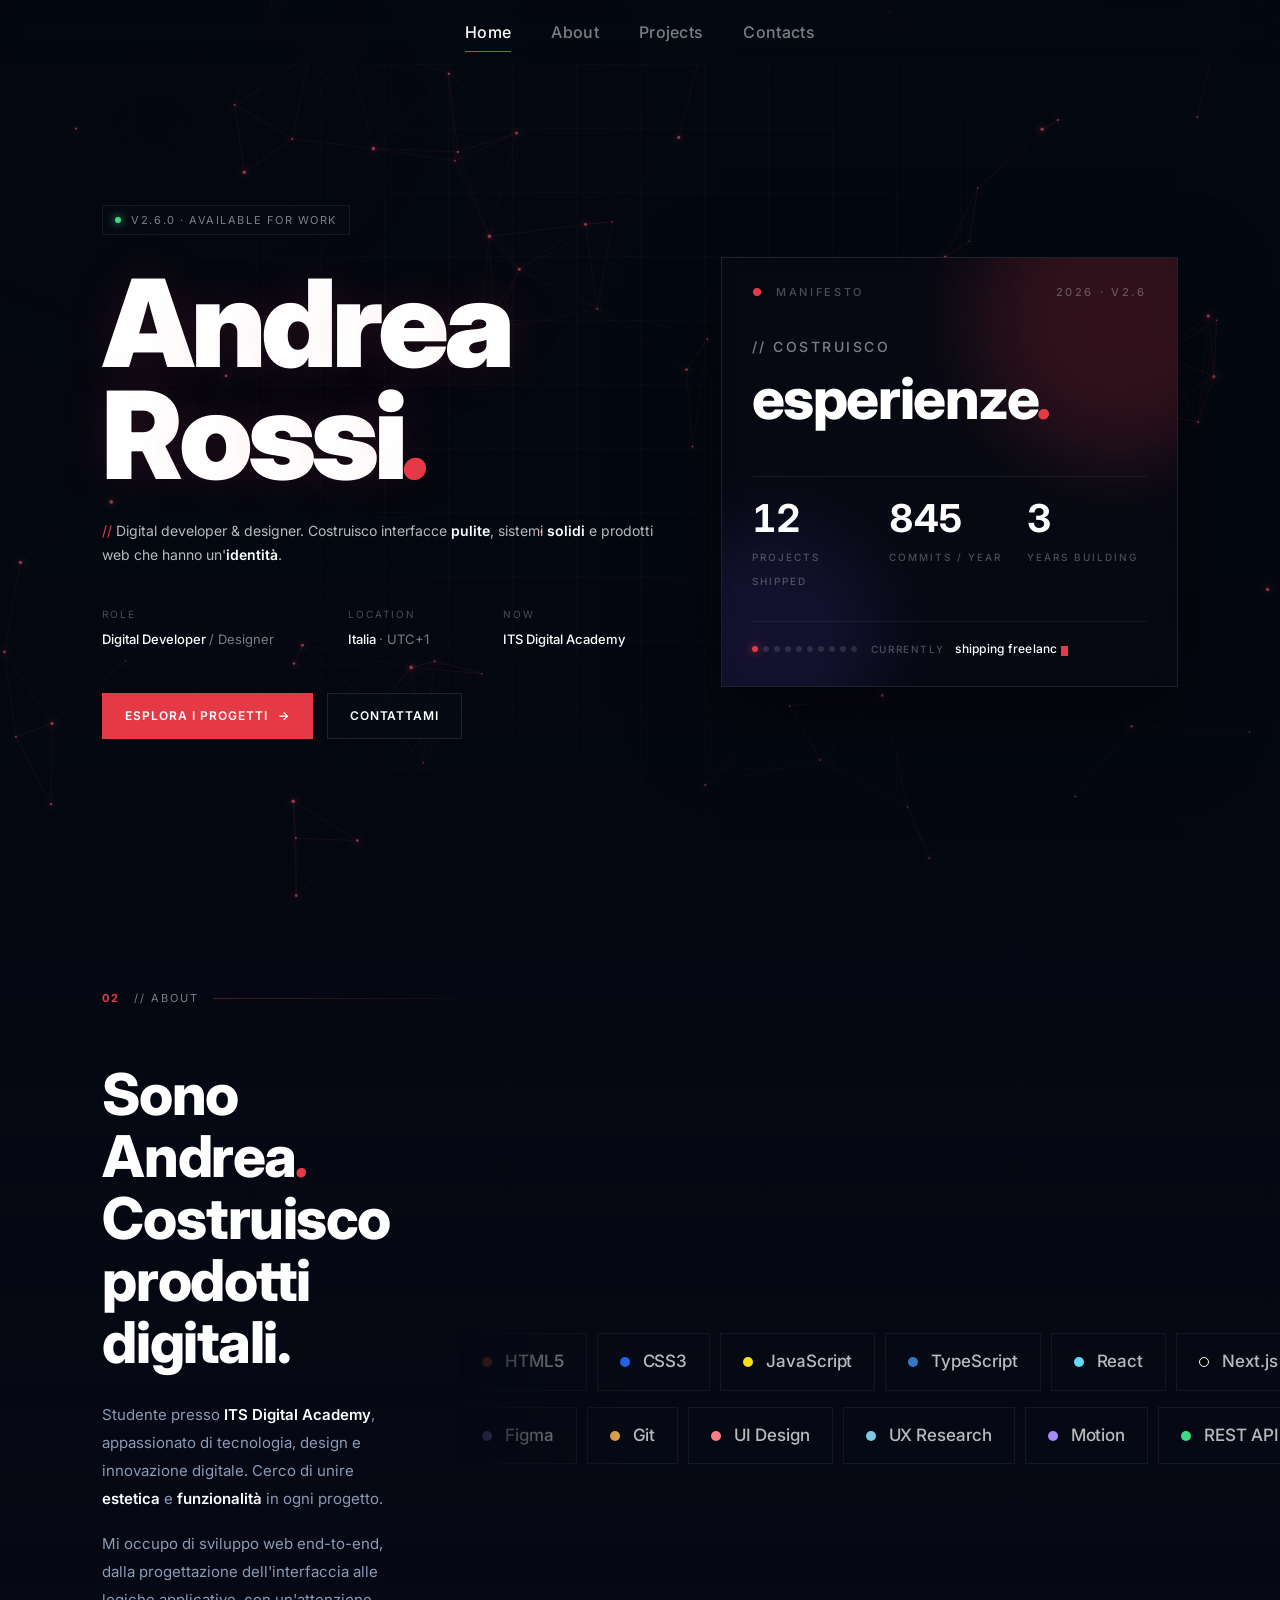
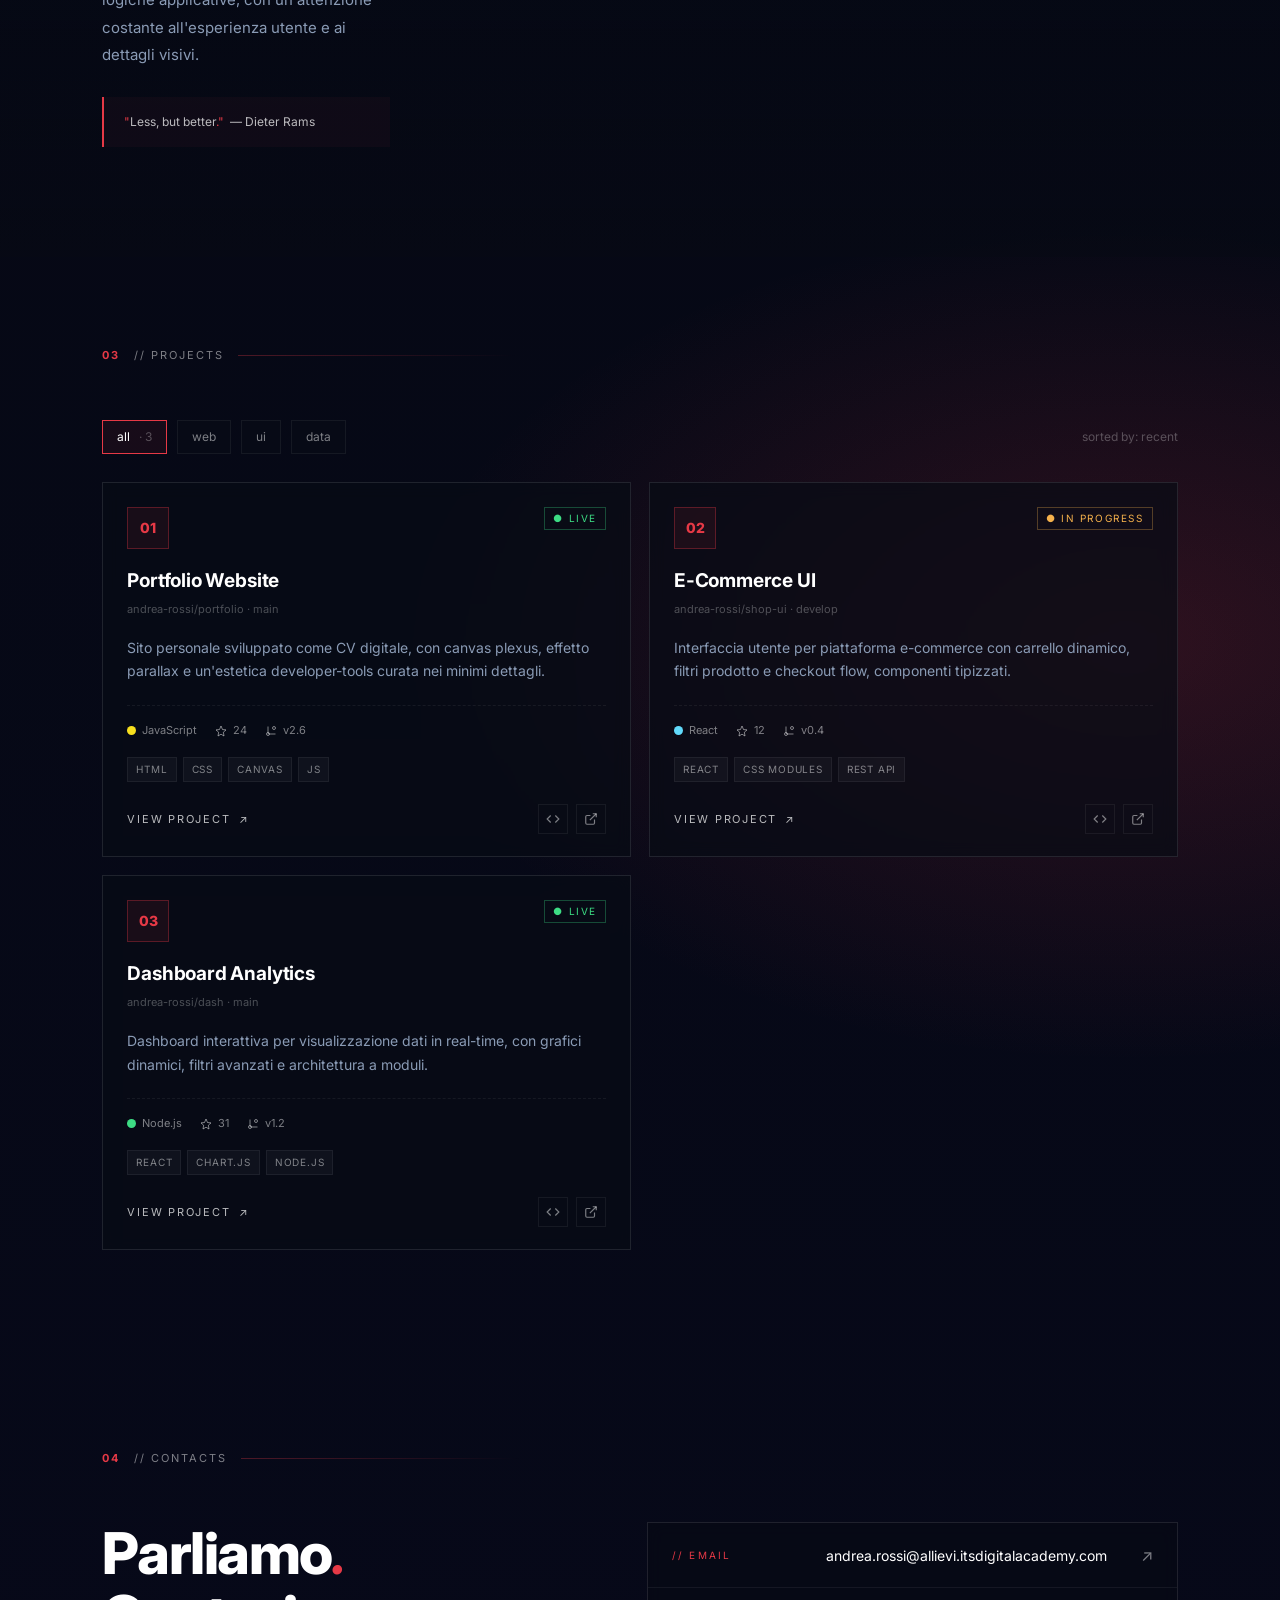
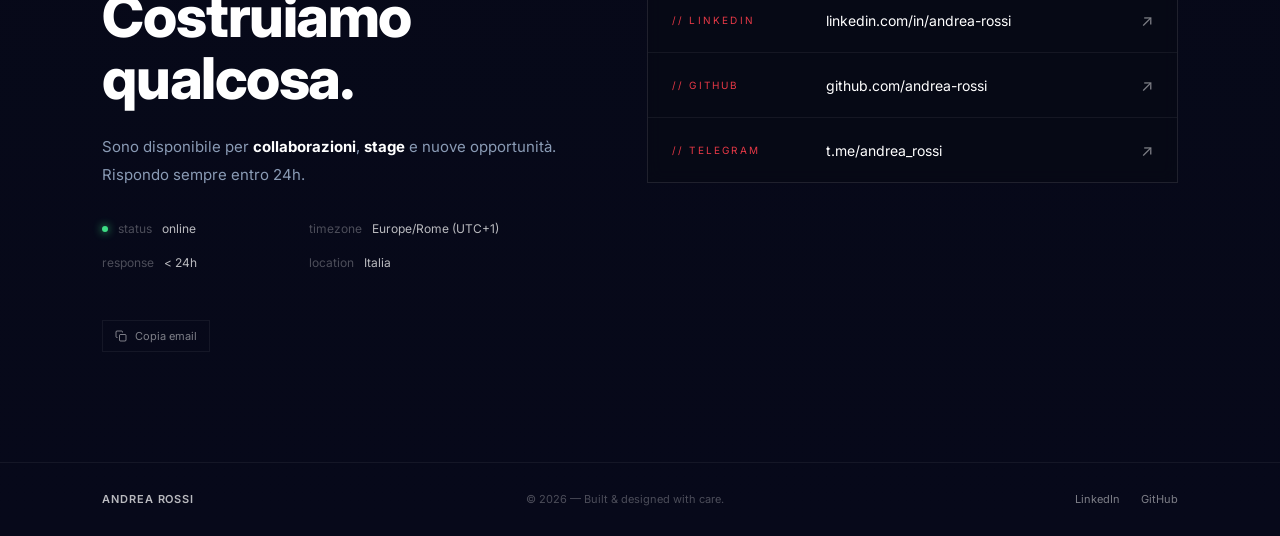
==== src/index.html @ cc30c5d0 "commit" ====
<!doctype html>
<html lang="it">
  <head>
    <meta charset="UTF-8" />
    <meta name="viewport" content="width=device-width, initial-scale=1.0" />
    <title>Andrea Rossi — Digital Developer &amp; Designer</title>
    <link rel="preconnect" href="https://fonts.googleapis.com" />
    <link rel="preconnect" href="https://fonts.gstatic.com" crossorigin />
    <link
      href="https://fonts.googleapis.com/css2?family=Inter:wght@400;500;600;700;800;900&family=DM+Mono:wght@400;500&display=swap"
      rel="stylesheet"
    />
    <link rel="stylesheet" href="style.css" />
  </head>
  <body>
    <div class="plexus-bg"></div>
    <div class="grid-overlay"></div>
    <canvas id="hero-canvas"></canvas>

    <!-- ───────────── Top bar — minimal & editorial ───────────── -->
    <header class="topbar">
      <nav class="nav">
        <a href="#home" class="active">Home</a>
        <a href="#about">About</a>
        <a href="#projects">Projects</a>
        <a href="#contacts">Contacts</a>
      </nav>
    </header>

    <main>
      <!-- ───────────── Hero ───────────── -->
      <section class="hero" id="home">
        <div class="hero-left">
          <div class="hero-tag">
            <span class="dot"></span>
            <span>v2.6.0 · available for work</span>
          </div>

          <h1>
            <span class="name-line">
              <span style="--i:0">A</span><span style="--i:1">n</span><span style="--i:2">d</span><span style="--i:3">r</span><span style="--i:4">e</span><span style="--i:5">a</span>
            </span>
            <span class="name-line">
              <span style="--i:6">R</span><span style="--i:7">o</span><span style="--i:8">s</span><span style="--i:9">s</span><span style="--i:10">i</span><span style="--i:11" class="accent">.</span>
            </span>
          </h1>

          <p class="hero-subline">
            <span class="red">//</span> Digital developer &amp; designer.
            Costruisco interfacce <strong>pulite</strong>, sistemi
            <strong>solidi</strong> e prodotti web che hanno un'<strong>identità</strong>.
          </p>

          <div class="hero-meta-grid">
            <div class="hero-meta-item">
              <div class="k">Role</div>
              <div class="v">Digital Developer <span class="dim">/ Designer</span></div>
            </div>
            <div class="hero-meta-item">
              <div class="k">Location</div>
              <div class="v">Italia <span class="dim">· UTC+1</span></div>
            </div>
            <div class="hero-meta-item">
              <div class="k">Now</div>
              <div class="v">ITS Digital Academy</div>
            </div>
          </div>

          <div class="hero-actions">
            <a class="btn btn-primary" href="#projects">
              <span>Esplora i progetti</span>
              <span class="arrow">→</span>
            </a>
            <a class="btn btn-ghost" href="#contacts">
              <span>Contattami</span>
            </a>
          </div>
        </div>

        <div class="hero-right">
          <div class="manifesto">
            <span class="orb orb-a"></span>
            <span class="orb orb-b"></span>

            <div class="m-head">
              <span><span class="red">●</span> Manifesto</span>
              <span>2026 · v2.6</span>
            </div>

            <div class="m-stage">
              <span class="m-prefix">// Costruisco</span>
              <div class="m-rotator" id="m-rotator">
                <span class="m-word active">interfacce<span class="dot">.</span></span>
                <span class="m-word">esperienze<span class="dot">.</span></span>
                <span class="m-word">prodotti<span class="dot">.</span></span>
                <span class="m-word">strumenti<span class="dot">.</span></span>
                <span class="m-word">storie<span class="dot">.</span></span>
              </div>
            </div>

            <div class="m-divider"></div>

            <div class="m-counters">
              <div class="m-counter">
                <span class="num" data-to="12">0</span>
                <span class="lbl">Projects shipped</span>
              </div>
              <div class="m-counter">
                <span class="num" data-to="847">0</span>
                <span class="lbl">Commits / year</span>
              </div>
              <div class="m-counter">
                <span class="num" data-to="3">0</span>
                <span class="lbl">Years building</span>
              </div>
            </div>

            <div class="m-footer">
              <div class="pulse-row" id="pulse-row">
                <span></span><span></span><span></span><span></span><span></span>
                <span></span><span></span><span></span><span></span><span></span>
              </div>
              <span class="m-now">
                <span class="lbl">Currently</span>
                <span class="val">shipping <span id="status-tw"></span><span class="cur"></span></span>
              </span>
            </div>
          </div>
        </div>
      </section>

      <!-- ───────────── About ───────────── -->
      <section class="section" id="about">
        <div class="section-meta reveal">
          <span class="num">02</span>
          <span>// About</span>
          <span class="line"></span>
        </div>

        <div class="about-grid">
          <div class="about-bio">
            <h2 class="reveal reveal-d1">
              Sono Andrea<span class="accent">.</span><br />
              Costruisco<br />
              prodotti digitali.
            </h2>
            <p class="reveal reveal-d2">
              Studente presso <strong>ITS Digital Academy</strong>, appassionato di tecnologia, design e innovazione digitale. Cerco di unire <strong>estetica</strong> e <strong>funzionalità</strong> in ogni progetto.
            </p>
            <p class="reveal reveal-d3">
              Mi occupo di sviluppo web end-to-end, dalla progettazione dell'interfaccia alle logiche applicative, con un'attenzione costante all'esperienza utente e ai dettagli visivi.
            </p>

            <div class="about-quote reveal reveal-d3">
              <span>"</span>Less, but better<span>."</span> &nbsp;— Dieter Rams
            </div>
          </div>

          <div class="about-details reveal reveal-d2">
            <div class="tech-marquee">
              <div class="mq">
                <div class="mq-track">
                  <span class="mq-chip"><span class="dot" style="background:#e34c26"></span>HTML5</span>
                  <span class="mq-chip"><span class="dot" style="background:#2965f1"></span>CSS3</span>
                  <span class="mq-chip"><span class="dot" style="background:#f7df1e"></span>JavaScript</span>
                  <span class="mq-chip"><span class="dot" style="background:#3178c6"></span>TypeScript</span>
                  <span class="mq-chip"><span class="dot" style="background:#61dafb"></span>React</span>
                  <span class="mq-chip"><span class="dot" style="background:#000;border:1px solid #fff"></span>Next.js</span>
                  <span class="mq-chip"><span class="dot" style="background:#3ddc84"></span>Node.js</span>
                  <span class="mq-chip"><span class="dot" style="background:#06b6d4"></span>Tailwind</span>
                  <!-- duplicate for seamless loop -->
                  <span class="mq-chip"><span class="dot" style="background:#e34c26"></span>HTML5</span>
                  <span class="mq-chip"><span class="dot" style="background:#2965f1"></span>CSS3</span>
                  <span class="mq-chip"><span class="dot" style="background:#f7df1e"></span>JavaScript</span>
                  <span class="mq-chip"><span class="dot" style="background:#3178c6"></span>TypeScript</span>
                  <span class="mq-chip"><span class="dot" style="background:#61dafb"></span>React</span>
                  <span class="mq-chip"><span class="dot" style="background:#000;border:1px solid #fff"></span>Next.js</span>
                  <span class="mq-chip"><span class="dot" style="background:#3ddc84"></span>Node.js</span>
                  <span class="mq-chip"><span class="dot" style="background:#06b6d4"></span>Tailwind</span>
                </div>
              </div>
              <div class="mq mq-rev">
                <div class="mq-track">
                  <span class="mq-chip"><span class="dot" style="background:#b48cf2"></span>Figma</span>
                  <span class="mq-chip"><span class="dot" style="background:#f5b14c"></span>Git</span>
                  <span class="mq-chip"><span class="dot" style="background:#ff7a87"></span>UI Design</span>
                  <span class="mq-chip"><span class="dot" style="background:#7ec8e3"></span>UX Research</span>
                  <span class="mq-chip"><span class="dot" style="background:#a78bfa"></span>Motion</span>
                  <span class="mq-chip"><span class="dot" style="background:#3ddc84"></span>REST API</span>
                  <span class="mq-chip"><span class="dot" style="background:#e63946"></span>Vite</span>
                  <span class="mq-chip"><span class="dot" style="background:#facc15"></span>Postman</span>
                  <!-- duplicate -->
                  <span class="mq-chip"><span class="dot" style="background:#b48cf2"></span>Figma</span>
                  <span class="mq-chip"><span class="dot" style="background:#f5b14c"></span>Git</span>
                  <span class="mq-chip"><span class="dot" style="background:#ff7a87"></span>UI Design</span>
                  <span class="mq-chip"><span class="dot" style="background:#7ec8e3"></span>UX Research</span>
                  <span class="mq-chip"><span class="dot" style="background:#a78bfa"></span>Motion</span>
                  <span class="mq-chip"><span class="dot" style="background:#3ddc84"></span>REST API</span>
                  <span class="mq-chip"><span class="dot" style="background:#e63946"></span>Vite</span>
                  <span class="mq-chip"><span class="dot" style="background:#facc15"></span>Postman</span>
                </div>
              </div>
            </div>
          </div>
        </div>
      </section>

      <!-- ───────────── Projects ───────────── -->
      <section class="section" id="projects">
        <div class="section-meta reveal">
          <span class="num">03</span>
          <span>// Projects</span>
          <span class="line"></span>
        </div>

        <div class="projects-toolbar reveal">
          <div class="filter-chip active" data-filter="all">all <span class="count">· 3</span></div>
          <div class="filter-chip" data-filter="web">web</div>
          <div class="filter-chip" data-filter="ui">ui</div>
          <div class="filter-chip" data-filter="data">data</div>
          <div class="toolbar-spacer"></div>
          <div class="toolbar-meta">sorted by: recent</div>
        </div>

        <div class="projects-grid">
          <!-- Card 1 -->
          <article class="proj-card reveal reveal-d1" data-tags="web,ui">
            <div class="proj-card-head">
              <div class="proj-icon">01</div>
              <div class="proj-status live">● live</div>
            </div>
            <h3 class="proj-title">Portfolio Website</h3>
            <div class="proj-slug">andrea-rossi/portfolio · main</div>
            <p class="proj-desc">
              Sito personale sviluppato come CV digitale, con canvas plexus,
              effetto parallax e un'estetica developer-tools curata nei minimi dettagli.
            </p>
            <div class="proj-stats">
              <span class="stat">
                <span class="lang-dot" style="background:#f7df1e"></span>
                JavaScript
              </span>
              <span class="stat">
                <svg viewBox="0 0 24 24" fill="none" stroke-width="2"><path d="M12 2l3 7 7 .8-5.3 4.7L18 22l-6-3.6L6 22l1.3-7.5L2 9.8 9 9z"/></svg>
                24
              </span>
              <span class="stat">
                <svg viewBox="0 0 24 24" fill="none" stroke-width="2"><path d="M6 3v12a3 3 0 003 3h12"/><circle cx="6" cy="18" r="3"/><circle cx="18" cy="6" r="3"/></svg>
                v2.6
              </span>
            </div>
            <div class="proj-tags">
              <span>HTML</span><span>CSS</span><span>Canvas</span><span>JS</span>
            </div>
            <div class="proj-footer">
              <a href="#" class="proj-link">View project <span class="arr">↗</span></a>
              <div class="proj-actions">
                <a href="#" title="Code">
                  <svg viewBox="0 0 24 24" fill="none" stroke="currentColor" stroke-width="2"><polyline points="16 18 22 12 16 6"/><polyline points="8 6 2 12 8 18"/></svg>
                </a>
                <a href="#" title="Live">
                  <svg viewBox="0 0 24 24" fill="none" stroke="currentColor" stroke-width="2"><path d="M18 13v6a2 2 0 01-2 2H5a2 2 0 01-2-2V8a2 2 0 012-2h6"/><polyline points="15 3 21 3 21 9"/><line x1="10" y1="14" x2="21" y2="3"/></svg>
                </a>
              </div>
            </div>
          </article>

          <!-- Card 2 -->
          <article class="proj-card reveal reveal-d2" data-tags="web,ui">
            <div class="proj-card-head">
              <div class="proj-icon">02</div>
              <div class="proj-status wip">● in progress</div>
            </div>
            <h3 class="proj-title">E-Commerce UI</h3>
            <div class="proj-slug">andrea-rossi/shop-ui · develop</div>
            <p class="proj-desc">
              Interfaccia utente per piattaforma e-commerce con carrello dinamico,
              filtri prodotto e checkout flow, componenti tipizzati.
            </p>
            <div class="proj-stats">
              <span class="stat">
                <span class="lang-dot" style="background:#61dafb"></span>
                React
              </span>
              <span class="stat">
                <svg viewBox="0 0 24 24" fill="none" stroke-width="2"><path d="M12 2l3 7 7 .8-5.3 4.7L18 22l-6-3.6L6 22l1.3-7.5L2 9.8 9 9z"/></svg>
                12
              </span>
              <span class="stat">
                <svg viewBox="0 0 24 24" fill="none" stroke-width="2"><path d="M6 3v12a3 3 0 003 3h12"/><circle cx="6" cy="18" r="3"/><circle cx="18" cy="6" r="3"/></svg>
                v0.4
              </span>
            </div>
            <div class="proj-tags">
              <span>React</span><span>CSS Modules</span><span>REST API</span>
            </div>
            <div class="proj-footer">
              <a href="#" class="proj-link">View project <span class="arr">↗</span></a>
              <div class="proj-actions">
                <a href="#" title="Code">
                  <svg viewBox="0 0 24 24" fill="none" stroke="currentColor" stroke-width="2"><polyline points="16 18 22 12 16 6"/><polyline points="8 6 2 12 8 18"/></svg>
                </a>
                <a href="#" title="Live">
                  <svg viewBox="0 0 24 24" fill="none" stroke="currentColor" stroke-width="2"><path d="M18 13v6a2 2 0 01-2 2H5a2 2 0 01-2-2V8a2 2 0 012-2h6"/><polyline points="15 3 21 3 21 9"/><line x1="10" y1="14" x2="21" y2="3"/></svg>
                </a>
              </div>
            </div>
          </article>

          <!-- Card 3 -->
          <article class="proj-card reveal reveal-d3" data-tags="data,ui">
            <div class="proj-card-head">
              <div class="proj-icon">03</div>
              <div class="proj-status live">● live</div>
            </div>
            <h3 class="proj-title">Dashboard Analytics</h3>
            <div class="proj-slug">andrea-rossi/dash · main</div>
            <p class="proj-desc">
              Dashboard interattiva per visualizzazione dati in real-time, con grafici
              dinamici, filtri avanzati e architettura a moduli.
            </p>
            <div class="proj-stats">
              <span class="stat">
                <span class="lang-dot" style="background:#3ddc84"></span>
                Node.js
              </span>
              <span class="stat">
                <svg viewBox="0 0 24 24" fill="none" stroke-width="2"><path d="M12 2l3 7 7 .8-5.3 4.7L18 22l-6-3.6L6 22l1.3-7.5L2 9.8 9 9z"/></svg>
                31
              </span>
              <span class="stat">
                <svg viewBox="0 0 24 24" fill="none" stroke-width="2"><path d="M6 3v12a3 3 0 003 3h12"/><circle cx="6" cy="18" r="3"/><circle cx="18" cy="6" r="3"/></svg>
                v1.2
              </span>
            </div>
            <div class="proj-tags">
              <span>React</span><span>Chart.js</span><span>Node.js</span>
            </div>
            <div class="proj-footer">
              <a href="#" class="proj-link">View project <span class="arr">↗</span></a>
              <div class="proj-actions">
                <a href="#" title="Code">
                  <svg viewBox="0 0 24 24" fill="none" stroke="currentColor" stroke-width="2"><polyline points="16 18 22 12 16 6"/><polyline points="8 6 2 12 8 18"/></svg>
                </a>
                <a href="#" title="Live">
                  <svg viewBox="0 0 24 24" fill="none" stroke="currentColor" stroke-width="2"><path d="M18 13v6a2 2 0 01-2 2H5a2 2 0 01-2-2V8a2 2 0 012-2h6"/><polyline points="15 3 21 3 21 9"/><line x1="10" y1="14" x2="21" y2="3"/></svg>
                </a>
              </div>
            </div>
          </article>
        </div>
      </section>

      <!-- ───────────── Contacts ───────────── -->
      <section class="section" id="contacts">
        <div class="section-meta reveal">
          <span class="num">04</span>
          <span>// Contacts</span>
          <span class="line"></span>
        </div>

        <div class="contacts-grid">
          <div class="contacts-info">
            <h2 class="reveal reveal-d1">
              Parliamo<span class="accent">.</span><br />
              Costruiamo<br />
              qualcosa.
            </h2>
            <p class="reveal reveal-d2">
              Sono disponibile per <strong style="color:var(--fg)">collaborazioni</strong>,
              <strong style="color:var(--fg)">stage</strong> e nuove
              opportunità. Rispondo sempre entro 24h.
            </p>

            <div class="signals reveal reveal-d3">
              <div class="signal">
                <span class="dot"></span>
                <span class="lbl">status</span>
                <span>online</span>
              </div>
              <div class="signal">
                <span class="lbl">timezone</span>
                <span>Europe/Rome (UTC+1)</span>
              </div>
              <div class="signal">
                <span class="lbl">response</span>
                <span>&lt; 24h</span>
              </div>
              <div class="signal">
                <span class="lbl">location</span>
                <span>Italia</span>
              </div>
            </div>

            <button class="copy-btn reveal reveal-d3" id="copy-email" data-email="andrea.rossi@allievi.itsdigitalacademy.com">
              <svg width="12" height="12" viewBox="0 0 24 24" fill="none" stroke="currentColor" stroke-width="2"><rect x="9" y="9" width="13" height="13" rx="2"/><path d="M5 15H4a2 2 0 01-2-2V4a2 2 0 012-2h9a2 2 0 012 2v1"/></svg>
              Copia email
            </button>
          </div>

          <div class="contact-links reveal reveal-d2">
            <a class="contact-row" href="mailto:andrea.rossi@allievi.itsdigitalacademy.com">
              <span class="cr-label">// Email</span>
              <span class="cr-val">andrea.rossi@allievi.itsdigitalacademy.com</span>
              <span class="cr-arrow">↗</span>
            </a>
            <a class="contact-row" href="#">
              <span class="cr-label">// LinkedIn</span>
              <span class="cr-val">linkedin.com/in/andrea-rossi</span>
              <span class="cr-arrow">↗</span>
            </a>
            <a class="contact-row" href="#">
              <span class="cr-label">// GitHub</span>
              <span class="cr-val">github.com/andrea-rossi</span>
              <span class="cr-arrow">↗</span>
            </a>
            <a class="contact-row" href="#">
              <span class="cr-label">// Telegram</span>
              <span class="cr-val">t.me/andrea_rossi</span>
              <span class="cr-arrow">↗</span>
            </a>
          </div>
        </div>
      </section>

      <footer>
        <div class="name">ANDREA ROSSI</div>
        <div>© 2026 — Built &amp; designed with care.</div>
        <div>
          <a href="#">LinkedIn</a>
          <a href="#">GitHub</a>
        </div>
      </footer>
    </main>

    <script src="main.js"></script>
  </body>
</html>
---- src/style.css ----
/* ───────────────────────────────────────────────────────────────
   Andrea Rossi — Portfolio v2
   Aesthetic: developer-tools (VS Code / n8n inspired)
   Palette: navy + red, plexus background
─────────────────────────────────────────────────────────────── */

:root {
  --bg-0: #050811;
  --bg-1: #070b14;
  --bg-2: #0d1422;
  --bg-3: #131a2a;
  --bg-card: rgba(8, 12, 22, 0.55);
  --bg-card-solid: #0a0f1c;

  --line: rgba(255, 255, 255, 0.06);
  --line-strong: rgba(255, 255, 255, 0.10);
  --line-red: rgba(230, 57, 70, 0.32);

  --fg: #ffffff;
  --fg-2: rgba(255, 255, 255, 0.72);
  --fg-3: rgba(255, 255, 255, 0.48);
  --fg-4: rgba(255, 255, 255, 0.28);
  --muted: #8a9bb5;

  --red: #e63946;
  --red-2: #ff5563;
  --red-soft: rgba(230, 57, 70, 0.12);
  --green: #3ddc84;
  --amber: #f5b14c;
  --blue: #7ec8e3;
  --purple: #b48cf2;

  --font-body: "Inter", system-ui, -apple-system, sans-serif;
  --font-mono: "Inter", system-ui, sans-serif;
  --font-data: "DM Mono", ui-monospace, monospace;

  --nav-h: 64px;
  --status-h: 28px;
}

*, *::before, *::after { box-sizing: border-box; margin: 0; padding: 0; }

html { scroll-behavior: smooth; }
html, body { background: var(--bg-0); color: var(--fg); }

body {
  font-family: var(--font-body);
  font-size: 16px;
  line-height: 1.5;
  min-height: 100vh;
  overflow-x: hidden;
  background:
    radial-gradient(1200px 700px at 88% 60%, rgba(230,57,70,0.18) 0%, transparent 60%),
    linear-gradient(180deg, #050811 0%, #07091a 100%);
  animation: page-fade 0.7s ease both;
}

@keyframes page-fade { from { opacity: 0; } to { opacity: 1; } }

/* Plexus background — fixed full viewport */
.plexus-bg {
  position: fixed;
  inset: 0;
  background-image: url("../img/plexus.jpg");
  background-size: cover;
  background-position: center;
  z-index: 0;
  opacity: 0.85;
  pointer-events: none;
}
.plexus-bg::after {
  content: "";
  position: absolute;
  inset: 0;
  background:
    linear-gradient(180deg, rgba(5,8,17,0.55) 0%, rgba(5,8,17,0.55) 60%, rgba(5,8,17,0.85) 100%),
    radial-gradient(800px 600px at 12% 14%, rgba(5,8,17,0.85) 0%, transparent 70%);
}

/* Fine grid noise overlay */
.grid-overlay {
  position: fixed;
  inset: 0;
  background-image:
    linear-gradient(rgba(255,255,255,0.018) 1px, transparent 1px),
    linear-gradient(90deg, rgba(255,255,255,0.018) 1px, transparent 1px);
  background-size: 64px 64px;
  pointer-events: none;
  z-index: 1;
  mask-image: radial-gradient(circle at 50% 40%, black 30%, transparent 90%);
}

/* canvas hero */
#hero-canvas {
  position: fixed;
  inset: 0;
  width: 100%;
  height: 100%;
  z-index: 2;
  pointer-events: none;
  opacity: 0.55;
  mix-blend-mode: screen;
}

/* ───────────────── Top bar — minimal & editorial ─────────────────  */

.topbar {
  position: fixed;
  top: 0; left: 0; right: 0;
  height: var(--nav-h);
  z-index: 50;
  display: flex;
  align-items: center;
  justify-content: center;
  padding: 0 clamp(24px, 5vw, 56px);
  gap: 28px;
  background: rgba(5, 8, 17, 0.55);
  backdrop-filter: blur(14px);
  -webkit-backdrop-filter: blur(14px);
}

.brand {
  display: flex;
  align-items: center;
  gap: 14px;
  text-decoration: none;
  color: var(--fg);
}
.brand-mark {
  width: 30px;
  height: 30px;
  display: grid;
  place-items: center;
  background: var(--red);
  font-family: var(--font-body);
  font-weight: 800;
  font-size: 12px;
  letter-spacing: 0.04em;
  color: white;
  flex-shrink: 0;
}
.brand-text {
  display: flex;
  flex-direction: column;
  line-height: 1.15;
}
.brand-text .nm {
  font-family: var(--font-body);
  font-size: 14px;
  font-weight: 600;
  letter-spacing: -0.005em;
  color: var(--fg);
}
.brand-text .rl {
  font-family: var(--font-mono);
  font-size: 10px;
  letter-spacing: 0.16em;
  text-transform: uppercase;
  color: var(--fg-3);
}

/* nav links — clean and professional */
.nav {
  display: flex;
  align-items: center;
  gap: 40px;
}
.nav a {
  position: relative;
  font-family: var(--font-body);
  font-size: 16px;
  font-weight: 500;
  letter-spacing: 0.02em;
  color: var(--fg-3);
  text-decoration: none;
  padding: 4px 0;
  transition: color 0.2s ease;
}
.nav a::after {
  content: "";
  position: absolute;
  left: 0; right: 0; bottom: -4px;
  height: 1px;
  background: var(--red);
  transform: scaleX(0);
  transform-origin: left;
  transition: transform 0.25s ease;
}
.nav a:hover { color: var(--fg); }
.nav a.active { color: var(--fg); }
.nav a.active::after,
.nav a:hover::after { transform: scaleX(1); }

.nav-cta {
  display: inline-flex;
  align-items: center;
  gap: 8px;
  font-family: var(--font-body);
  font-size: 13px;
  font-weight: 500;
  color: var(--fg);
  text-decoration: none;
  padding: 8px 16px;
  border: 1px solid var(--line-strong);
  transition: border-color 0.2s ease, background 0.2s ease;
}
.nav-cta:hover { border-color: var(--red); background: rgba(230,57,70,0.06); }
.nav-cta .pill-dot {
  width: 6px; height: 6px; border-radius: 50%;
  background: var(--green);
  box-shadow: 0 0 6px var(--green);
  animation: pulse 2s ease-in-out infinite;
}

@keyframes pulse {
  0%, 100% { opacity: 1; }
  50% { opacity: 0.35; }
}

/* ───────────────── Status bar (bottom, VS Code) ───────────────── */

.statusbar {
  position: fixed;
  bottom: 0; left: 0; right: 0;
  height: var(--status-h);
  z-index: 50;
  display: flex;
  align-items: center;
  padding: 0 16px;
  gap: 18px;
  background: rgba(230, 57, 70, 0.95);
  font-family: var(--font-mono);
  font-size: 11px;
  letter-spacing: 0.02em;
  color: rgba(255,255,255,0.92);
}
.statusbar .sep { width: 1px; height: 14px; background: rgba(255,255,255,0.22); }
.statusbar .item { display: inline-flex; align-items: center; gap: 6px; }
.statusbar .item.right { margin-left: auto; }
.statusbar .item svg { width: 12px; height: 12px; }

/* ───────────────── Page layout ───────────────── */

main {
  position: relative;
  z-index: 5;
  padding-top: var(--nav-h);
}

.section {
  position: relative;
  padding: 90px clamp(40px, 8vw, 120px) 110px;
  max-width: 1480px;
  margin: 0 auto;
}

.section-meta {
  display: flex;
  align-items: center;
  gap: 14px;
  margin-bottom: 56px;
  font-family: var(--font-mono);
  font-size: 11px;
  letter-spacing: 0.18em;
  text-transform: uppercase;
  color: var(--fg-3);
}
.section-meta .num {
  color: var(--red);
  font-weight: 700;
}
.section-meta .line {
  flex: 1;
  height: 1px;
  background: linear-gradient(90deg, var(--line-red), transparent);
  max-width: 280px;
}

/* ───────────────── Hero ───────────────── */

.hero {
  min-height: calc(100vh - var(--nav-h));
  display: grid;
  grid-template-columns: 1.1fr 0.9fr;
  align-items: center;
  gap: 60px;
  padding: 60px clamp(40px, 8vw, 120px) 80px;
  max-width: 1480px;
  margin: 0 auto;
  position: relative;
}

.hero-left { position: relative; z-index: 3; }

.hero-tag {
  display: inline-flex;
  align-items: center;
  gap: 10px;
  font-family: var(--font-mono);
  font-size: 11px;
  letter-spacing: 0.14em;
  text-transform: uppercase;
  color: var(--fg-3);
  padding: 6px 12px;
  border: 1px solid var(--line);
  background: rgba(8,12,22,0.5);
  margin-bottom: 32px;
  animation: title-in 0.8s ease both;
}
.hero-tag .dot {
  width: 6px; height: 6px; border-radius: 50%;
  background: var(--green);
  box-shadow: 0 0 8px var(--green);
  animation: pulse 2s ease-in-out infinite;
}

.hero h1 {
  font-family: var(--font-body);
  font-weight: 900;
  font-size: clamp(4.5rem, 9.5vw, 8.4rem);
  line-height: 0.92;
  letter-spacing: -0.04em;
  color: var(--fg);
  margin-bottom: 28px;
  text-shadow: 0 0 50px rgba(230,57,70,0.15);
}
.hero h1 .name-line { display: block; }
.hero h1 .name-line span {
  display: inline-block;
  opacity: 0;
  animation: letter-in 0.55s cubic-bezier(0.2, 1, 0.3, 1) calc(0.35s + var(--i) * 0.05s) forwards;
}
.hero h1 .accent {
  color: var(--red);
  font-style: italic;
  font-weight: 800;
}

@keyframes letter-in {
  from { opacity: 0; transform: translateY(28px); }
  to { opacity: 1; transform: none; }
}
@keyframes title-in {
  from { opacity: 0; transform: translateY(14px); }
  to { opacity: 1; transform: none; }
}

.hero-subline {
  font-family: var(--font-mono);
  font-size: 14px;
  color: var(--fg-2);
  margin-bottom: 40px;
  max-width: 560px;
  line-height: 1.7;
  animation: title-in 0.9s ease 0.6s both;
}
.hero-subline .red { color: var(--red); }
.hero-subline strong { color: var(--fg); font-weight: 600; }

.hero-meta-grid {
  display: grid;
  grid-template-columns: repeat(3, auto);
  gap: 38px;
  margin-bottom: 44px;
  animation: title-in 0.9s ease 0.85s both;
}
.hero-meta-item .k {
  font-family: var(--font-mono);
  font-size: 10px;
  text-transform: uppercase;
  letter-spacing: 0.2em;
  color: var(--fg-4);
  margin-bottom: 8px;
}
.hero-meta-item .v {
  font-family: var(--font-mono);
  font-size: 13px;
  color: var(--fg);
  font-weight: 500;
}
.hero-meta-item .v .dim { color: var(--fg-3); font-weight: 400; }

.hero-actions {
  display: flex;
  gap: 14px;
  animation: title-in 0.9s ease 1s both;
}

.btn {
  display: inline-flex;
  align-items: center;
  gap: 10px;
  padding: 13px 22px;
  font-family: var(--font-mono);
  font-size: 12px;
  font-weight: 600;
  letter-spacing: 0.08em;
  text-transform: uppercase;
  text-decoration: none;
  border: 1px solid transparent;
  transition: transform 0.2s ease, background 0.2s ease, border-color 0.2s ease, color 0.2s ease;
  cursor: pointer;
}
.btn-primary {
  background: var(--red);
  color: white;
  border-color: var(--red);
}
.btn-primary:hover { background: var(--red-2); transform: translateY(-2px); }
.btn-ghost {
  background: rgba(8,12,22,0.6);
  color: var(--fg);
  border-color: var(--line-strong);
}
.btn-ghost:hover { border-color: var(--red); color: var(--red); }
.btn .arrow {
  display: inline-block;
  transition: transform 0.2s ease;
}
.btn:hover .arrow { transform: translateX(3px); }

/* Hero right column: IDE editor card */
.hero-right { position: relative; z-index: 3; }

.ide-card {
  width: 100%;
  background: rgba(7, 10, 20, 0.85);
  border: 1px solid var(--line-strong);
  box-shadow:
    0 30px 80px rgba(0,0,0,0.55),
    0 0 0 1px rgba(230,57,70,0.06);
  backdrop-filter: blur(12px);
  animation: title-in 1s ease 0.7s both;
  position: relative;
}
.ide-card::before {
  content: "";
  position: absolute;
  inset: -1px;
  border: 1px solid transparent;
  background: linear-gradient(135deg, rgba(230,57,70,0.4), transparent 30%, transparent 70%, rgba(230,57,70,0.2)) border-box;
  -webkit-mask: linear-gradient(#000 0 0) padding-box, linear-gradient(#000 0 0);
  -webkit-mask-composite: xor;
          mask-composite: exclude;
  pointer-events: none;
}

.ide-bar {
  display: flex;
  align-items: center;
  padding: 10px 14px;
  background: rgba(0,0,0,0.4);
  border-bottom: 1px solid var(--line);
}
.ide-bar .dots {
  display: flex;
  gap: 6px;
  margin-right: 16px;
}
.ide-bar .dots span {
  width: 10px; height: 10px; border-radius: 50%;
  background: rgba(255,255,255,0.10);
}
.ide-bar .dots span:nth-child(1) { background: var(--red); }
.ide-bar .dots span:nth-child(2) { background: var(--amber); opacity: 0.7;}
.ide-bar .dots span:nth-child(3) { background: var(--green); opacity: 0.7;}
.ide-bar .ide-title {
  font-family: var(--font-mono);
  font-size: 11px;
  color: var(--fg-3);
}

.ide-tabbar {
  display: flex;
  background: rgba(0,0,0,0.2);
  border-bottom: 1px solid var(--line);
}
.ide-tab {
  display: inline-flex;
  align-items: center;
  gap: 8px;
  padding: 8px 14px;
  font-family: var(--font-mono);
  font-size: 11px;
  color: var(--fg-3);
  border-right: 1px solid var(--line);
}
.ide-tab.active { color: var(--fg); background: rgba(255,255,255,0.025); border-bottom: 1px solid var(--red); margin-bottom: -1px; }
.ide-tab .lang-dot { width: 7px; height: 7px; border-radius: 50%; }

.ide-body {
  display: grid;
  grid-template-columns: 32px 1fr;
  padding: 16px 18px 18px 0;
  font-family: var(--font-mono);
  font-size: 13px;
  line-height: 1.7;
  min-height: 340px;
}
.gutter {
  text-align: right;
  padding-right: 14px;
  color: var(--fg-4);
  user-select: none;
}
.gutter div { padding-right: 0; }

.code .line { white-space: pre; min-height: 1.7em; }
.code .k { color: var(--red); }
.code .key { color: var(--blue); }
.code .str { color: #98c379; }
.code .num { color: var(--amber); }
.code .fn { color: var(--purple); }
.code .cmt { color: var(--fg-4); font-style: italic; }
.code .punct { color: var(--fg-3); }
.code .ident { color: var(--fg); }
.code .arr { color: var(--fg-3); }

/* ───────────────── Hero right — Profile Dossier ─────────────────
   Editorial card with portrait placeholder + typographic manifest
─────────────────────────────────────────────────────────────────── */

.dossier {
  position: relative;
  background: rgba(7, 10, 20, 0.72);
  border: 1px solid var(--line-strong);
  padding: 22px 22px 26px;
  box-shadow: 0 30px 80px rgba(0,0,0,0.55);
  backdrop-filter: blur(12px);
  animation: title-in 1s ease 0.7s both;
  overflow: hidden;
}

/* corner crosshairs */
.dossier::before,
.dossier::after {
  content: "";
  position: absolute;
  width: 14px; height: 14px;
  border: 1px solid var(--red);
  opacity: 0.65;
}
.dossier::before { top: -1px; left: -1px; border-right: none; border-bottom: none; }
.dossier::after  { bottom: -1px; right: -1px; border-left: none; border-top: none; }

.dossier-head {
  display: flex;
  align-items: center;
  justify-content: space-between;
  font-family: var(--font-mono);
  font-size: 10px;
  letter-spacing: 0.22em;
  text-transform: uppercase;
  color: var(--fg-4);
  margin-bottom: 18px;
}
.dossier-head .red { color: var(--red); }
.dossier-head .right { display: inline-flex; gap: 14px; }

.dossier-portrait {
  position: relative;
  width: 100%;
  aspect-ratio: 4 / 3;
  background:
    repeating-linear-gradient(
      135deg,
      rgba(255,255,255,0.025) 0 6px,
      transparent 6px 12px
    ),
    linear-gradient(180deg, rgba(230,57,70,0.10), rgba(7,10,20,0.6));
  border: 1px solid var(--line);
  margin-bottom: 22px;
  display: grid;
  place-items: center;
  overflow: hidden;
}
/* big initials watermark behind */
.dossier-portrait .initials {
  font-family: var(--font-body);
  font-size: clamp(8rem, 18vw, 14rem);
  font-weight: 900;
  letter-spacing: -0.06em;
  color: rgba(255,255,255,0.04);
  line-height: 0.85;
  -webkit-text-stroke: 1px rgba(230,57,70,0.18);
}
.dossier-portrait .ph-label {
  position: absolute;
  bottom: 10px; left: 12px;
  font-family: var(--font-mono);
  font-size: 9px;
  letter-spacing: 0.2em;
  text-transform: uppercase;
  color: var(--fg-4);
}
.dossier-portrait .ph-coord {
  position: absolute;
  top: 10px; right: 12px;
  font-family: var(--font-mono);
  font-size: 9px;
  letter-spacing: 0.2em;
  color: var(--fg-4);
}

/* portrait ruler ticks */
.dossier-portrait::after {
  content: "";
  position: absolute;
  left: 0; right: 0; bottom: 0;
  height: 6px;
  background-image: linear-gradient(90deg, rgba(255,255,255,0.18) 1px, transparent 1px);
  background-size: 20px 100%;
  opacity: 0.4;
}

.dossier-meta {
  display: grid;
  grid-template-columns: 1fr 1fr;
  gap: 16px 24px;
  padding-top: 18px;
  border-top: 1px dashed var(--line);
}
.dossier-row .k {
  font-family: var(--font-mono);
  font-size: 9px;
  letter-spacing: 0.22em;
  text-transform: uppercase;
  color: var(--fg-4);
  margin-bottom: 4px;
}
.dossier-row .v {
  font-family: var(--font-body);
  font-size: 14px;
  font-weight: 600;
  color: var(--fg);
  letter-spacing: -0.005em;
}
.dossier-row .v .dim { color: var(--fg-3); font-weight: 400; }

.dossier-now {
  margin-top: 18px;
  padding-top: 16px;
  border-top: 1px dashed var(--line);
  display: flex;
  align-items: center;
  gap: 10px;
  font-family: var(--font-mono);
  font-size: 12px;
}
.dossier-now .lbl {
  font-size: 10px;
  letter-spacing: 0.22em;
  text-transform: uppercase;
  color: var(--red);
}
.dossier-now .val { color: var(--fg-2); }
.dossier-now .val::after {
  content: "";
  display: inline-block;
  width: 6px; height: 1em;
  background: var(--red);
  vertical-align: text-bottom;
  margin-left: 4px;
  animation: blink 1s step-end infinite;
}

/* ───────────────── About right — Skills Board ─────────────────
   Editorial level-bars + weekly heatmap + now-learning highlight
─────────────────────────────────────────────────────────────── */

.skills-board {
  background: rgba(7, 10, 20, 0.72);
  border: 1px solid var(--line-strong);
  padding: 26px 28px 28px;
  backdrop-filter: blur(10px);
  box-shadow: 0 30px 80px rgba(0,0,0,0.45);
  position: relative;
}
.skills-board::before,
.skills-board::after {
  content: "";
  position: absolute;
  width: 14px; height: 14px;
  border: 1px solid var(--red);
  opacity: 0.55;
}
.skills-board::before { top: -1px; left: -1px; border-right: none; border-bottom: none; }
.skills-board::after  { bottom: -1px; right: -1px; border-left: none; border-top: none; }

.sb-head {
  display: flex;
  justify-content: space-between;
  align-items: baseline;
  margin-bottom: 26px;
  font-family: var(--font-mono);
  font-size: 10px;
  letter-spacing: 0.22em;
  text-transform: uppercase;
}
.sb-head .ttl { color: var(--fg-2); }
.sb-head .ttl span { color: var(--red); margin-right: 8px; }
.sb-head .yr { color: var(--fg-4); }

/* Level meter rows */
.lvl-list {
  display: flex;
  flex-direction: column;
  gap: 14px;
}
.lvl {
  display: grid;
  grid-template-columns: 110px 1fr 42px;
  align-items: center;
  gap: 18px;
}
.lvl .name {
  font-family: var(--font-body);
  font-size: 14px;
  font-weight: 600;
  color: var(--fg);
}
.lvl .name .dot {
  display: inline-block;
  width: 7px; height: 7px; border-radius: 50%;
  margin-right: 8px;
  vertical-align: middle;
}
.lvl .track {
  height: 8px;
  background: rgba(255,255,255,0.04);
  position: relative;
  overflow: hidden;
  border: 1px solid var(--line);
}
.lvl .track::before {
  content: "";
  position: absolute;
  inset: 0;
  background-image: linear-gradient(90deg, rgba(255,255,255,0.04) 1px, transparent 1px);
  background-size: 10% 100%;
}
.lvl .fill {
  position: absolute;
  top: 0; left: 0; bottom: 0;
  background: linear-gradient(90deg, var(--red) 0%, #ff7a87 100%);
  transform: scaleX(0);
  transform-origin: left;
  animation: fill-in 1.2s cubic-bezier(0.2,0.8,0.2,1) 0.8s forwards;
}
@keyframes fill-in {
  to { transform: scaleX(1); }
}
.lvl .pct {
  font-family: var(--font-mono);
  font-size: 11px;
  color: var(--fg-3);
  text-align: right;
  letter-spacing: 0.04em;
}

/* divider */
.sb-divider {
  height: 1px;
  background: var(--line);
  margin: 26px 0 22px;
  position: relative;
}
.sb-divider span {
  position: absolute;
  top: 50%;
  left: 0;
  transform: translateY(-50%);
  background: var(--bg-card-solid);
  padding-right: 12px;
  font-family: var(--font-mono);
  font-size: 9px;
  letter-spacing: 0.24em;
  text-transform: uppercase;
  color: var(--fg-4);
}

/* Weekly activity heatmap */
.heat {
  display: grid;
  grid-template-columns: 30px 1fr;
  gap: 12px;
  align-items: center;
}
.heat-days {
  display: grid;
  grid-template-rows: repeat(5, 1fr);
  gap: 5px;
  font-family: var(--font-mono);
  font-size: 9px;
  color: var(--fg-4);
  letter-spacing: 0.1em;
}
.heat-grid {
  display: grid;
  grid-template-columns: repeat(20, 1fr);
  grid-auto-rows: 1fr;
  gap: 5px;
}
.heat-cell {
  aspect-ratio: 1 / 1;
  background: rgba(255,255,255,0.04);
  border: 1px solid var(--line);
}
.heat-cell.l1 { background: rgba(230,57,70,0.18); border-color: rgba(230,57,70,0.18); }
.heat-cell.l2 { background: rgba(230,57,70,0.40); border-color: rgba(230,57,70,0.40); }
.heat-cell.l3 { background: rgba(230,57,70,0.65); border-color: rgba(230,57,70,0.65); }
.heat-cell.l4 { background: var(--red); border-color: var(--red); }

.heat-legend {
  display: flex;
  align-items: center;
  gap: 8px;
  margin-top: 14px;
  margin-left: 42px;
  font-family: var(--font-mono);
  font-size: 9px;
  color: var(--fg-4);
  letter-spacing: 0.16em;
  text-transform: uppercase;
}
.heat-legend .scale {
  display: inline-flex;
  gap: 3px;
}
.heat-legend .scale span {
  width: 10px; height: 10px;
  background: rgba(255,255,255,0.04);
  border: 1px solid var(--line);
}
.heat-legend .scale span.l1 { background: rgba(230,57,70,0.18); }
.heat-legend .scale span.l2 { background: rgba(230,57,70,0.40); }
.heat-legend .scale span.l3 { background: rgba(230,57,70,0.65); }
.heat-legend .scale span.l4 { background: var(--red); }

/* now learning card */
.now-learning {
  margin-top: 24px;
  padding: 16px 18px;
  background: rgba(230,57,70,0.05);
  border: 1px solid var(--line-red);
  display: flex;
  align-items: center;
  gap: 14px;
}
.now-learning .nl-icon {
  width: 36px; height: 36px;
  background: rgba(230,57,70,0.12);
  display: grid;
  place-items: center;
  flex-shrink: 0;
}
.now-learning .nl-icon svg { width: 18px; height: 18px; stroke: var(--red); }
.now-learning .nl-body { display: flex; flex-direction: column; gap: 3px; }
.now-learning .nl-lbl {
  font-family: var(--font-mono);
  font-size: 9px;
  letter-spacing: 0.24em;
  text-transform: uppercase;
  color: var(--red);
}
.now-learning .nl-val {
  font-family: var(--font-body);
  font-size: 14px;
  font-weight: 600;
  color: var(--fg);
}

/* keep old skills block hidden — replaced by board */
.skills-block { display: none; }

/* ───────────────── Hero right — Kinetic Manifesto ─────────────────
   Animated rotating phrase + ticking counters
─────────────────────────────────────────────────────────────────── */

.manifesto {
  position: relative;
  background: rgba(7, 10, 20, 0.72);
  border: 1px solid var(--line-strong);
  padding: 26px 30px 28px;
  box-shadow: 0 30px 80px rgba(0,0,0,0.55);
  backdrop-filter: blur(12px);
  animation: title-in 1s ease 0.7s both;
  overflow: hidden;
}

/* corner crosshairs */
.manifesto::before,
.manifesto::after {
  content: "";
  position: absolute;
  width: 14px; height: 14px;
  border: 1px solid var(--red);
  opacity: 0.6;
}
.manifesto::before { top: -1px; left: -1px; border-right: none; border-bottom: none; }
.manifesto::after  { bottom: -1px; right: -1px; border-left: none; border-top: none; }

/* slow drifting ambient orbs behind content */
.manifesto .orb {
  position: absolute;
  border-radius: 50%;
  filter: blur(40px);
  opacity: 0.35;
  pointer-events: none;
  z-index: 0;
}
.manifesto .orb-a {
  width: 280px; height: 280px;
  background: rgba(230,57,70,0.55);
  top: -80px; right: -80px;
  animation: drift-a 14s ease-in-out infinite alternate;
}
.manifesto .orb-b {
  width: 220px; height: 220px;
  background: rgba(120,84,255,0.35);
  bottom: -60px; left: -60px;
  animation: drift-b 18s ease-in-out infinite alternate;
}
@keyframes drift-a {
  from { transform: translate(0, 0); }
  to   { transform: translate(-30px, 40px); }
}
@keyframes drift-b {
  from { transform: translate(0, 0); }
  to   { transform: translate(40px, -30px); }
}

.manifesto > * { position: relative; z-index: 1; }

.m-head {
  display: flex;
  align-items: center;
  justify-content: space-between;
  font-size: 11px;
  font-weight: 500;
  letter-spacing: 0.24em;
  text-transform: uppercase;
  color: var(--fg-4);
  margin-bottom: 36px;
}
.m-head .red { color: var(--red); margin-right: 6px; }

/* The kinetic stage */
.m-stage {
  display: flex;
  flex-direction: column;
  gap: 6px;
  margin-bottom: 42px;
}
.m-prefix {
  font-family: var(--font-body);
  font-size: 14px;
  font-weight: 500;
  letter-spacing: 0.18em;
  text-transform: uppercase;
  color: var(--fg-3);
}
.m-rotator {
  position: relative;
  height: clamp(3.2rem, 6vw, 4.4rem);
  overflow: hidden;
}
.m-word {
  position: absolute;
  inset: 0;
  display: flex;
  align-items: center;
  font-family: var(--font-body);
  font-size: clamp(2.4rem, 5vw, 3.6rem);
  font-weight: 800;
  letter-spacing: -0.025em;
  line-height: 1;
  color: var(--fg);
  transform: translateY(100%);
  opacity: 0;
  transition: transform 0.7s cubic-bezier(0.65, 0, 0.35, 1), opacity 0.7s ease;
}
.m-word.active {
  transform: translateY(0);
  opacity: 1;
}
.m-word.leaving {
  transform: translateY(-110%);
  opacity: 0;
}
.m-word .dot {
  color: var(--red);
  font-style: italic;
}

/* Counters */
.m-divider {
  height: 1px;
  background: var(--line);
  margin-bottom: 22px;
}

.m-counters {
  display: grid;
  grid-template-columns: repeat(3, 1fr);
  gap: 18px;
  margin-bottom: 30px;
}
.m-counter .num {
  font-family: var(--font-body);
  font-variant-numeric: tabular-nums;
  font-size: clamp(1.8rem, 3vw, 2.4rem);
  font-weight: 700;
  letter-spacing: -0.02em;
  color: var(--fg);
  line-height: 1;
  margin-bottom: 6px;
  display: block;
}
.m-counter .num .red { color: var(--red); }
.m-counter .lbl {
  font-size: 10px;
  font-weight: 500;
  letter-spacing: 0.2em;
  text-transform: uppercase;
  color: var(--fg-4);
}

/* Footer: pulse row + currently */
.m-footer {
  display: flex;
  align-items: center;
  gap: 14px;
  padding-top: 18px;
  border-top: 1px solid var(--line);
}
.pulse-row {
  display: inline-flex;
  gap: 5px;
}
.pulse-row span {
  width: 6px; height: 6px;
  background: rgba(255,255,255,0.12);
  border-radius: 50%;
}
.pulse-row span.on {
  background: var(--red);
  box-shadow: 0 0 10px rgba(230,57,70,0.9);
}
.m-now {
  font-size: 12px;
  color: var(--fg-2);
  letter-spacing: 0.02em;
}
.m-now .lbl {
  color: var(--fg-4);
  font-weight: 500;
  letter-spacing: 0.16em;
  text-transform: uppercase;
  font-size: 10px;
  margin-right: 8px;
}
.m-now .val { color: var(--fg); font-weight: 500; }
.m-now .cur {
  display: inline-block;
  width: 7px; height: 0.85em;
  background: var(--red);
  vertical-align: text-bottom;
  margin-left: 3px;
  animation: blink 1s step-end infinite;
}

/* ───────────────── About right — Tech marquee ─────────────────  */

.about-details {
  display: flex;
  align-items: center;
  justify-content: center;
  width: 100%;
}

.tech-marquee {
  width: 100%;
  margin-bottom: 0;
  padding-top: 0;
}

.mq {
  overflow: hidden;
  position: relative;
  margin: 0 0 12px;
  -webkit-mask-image: linear-gradient(90deg, transparent 0, black 8%, black 92%, transparent 100%);
          mask-image: linear-gradient(90deg, transparent 0, black 8%, black 92%, transparent 100%);
}
.mq-track {
  display: inline-flex;
  gap: 10px;
  padding: 2px 5px;
  animation: marquee 38s linear infinite;
  white-space: nowrap;
}
.mq-rev .mq-track { animation-direction: reverse; animation-duration: 46s; }

@keyframes marquee {
  from { transform: translateX(0); }
  to   { transform: translateX(-50%); }
}

.mq-chip {
  display: inline-flex;
  align-items: center;
  gap: 13px;
  padding: 15px 22px;
  background: rgba(8,12,22,0.55);
  border: 1px solid var(--line);
  font-size: 17px;
  font-weight: 500;
  color: var(--fg-2);
  letter-spacing: -0.005em;
  flex-shrink: 0;
}
.mq-chip:hover { color: var(--fg); border-color: var(--line-red); }
.mq-chip .dot {
  width: 10px; height: 10px; border-radius: 50%;
  flex-shrink: 0;
}
.mini-term {
  margin-top: 18px;
  background: rgba(0,0,0,0.6);
  border: 1px solid var(--line-strong);
  padding: 14px 18px;
  font-family: var(--font-mono);
  font-size: 12px;
  color: var(--fg-2);
  display: flex;
  align-items: center;
  gap: 12px;
  animation: title-in 1s ease 1.1s both;
}
.mini-term .prompt-dot {
  width: 8px; height: 8px;
  background: var(--green); border-radius: 50%;
  box-shadow: 0 0 8px var(--green);
  animation: pulse 2s ease-in-out infinite;
}
.mini-term .prompt { color: var(--fg-4); }
.mini-term .typed { color: var(--fg); }
.mini-term .typed-result { color: var(--green); margin-left: auto; }
.mini-term .cur {
  display: inline-block;
  width: 8px; height: 1em;
  background: var(--red);
  vertical-align: text-bottom;
  margin-left: 2px;
  animation: blink 1s step-end infinite;
}
@keyframes blink { 0%,100% { opacity: 1; } 50% { opacity: 0; } }

/* ───────────────── About ───────────────── */

#about { background: linear-gradient(180deg, transparent, rgba(7,10,20,0.5) 100%); }

.about-grid {
  display: grid;
  grid-template-columns: 1fr 1.1fr;
  gap: 64px;
  align-items: center;
}

.about-bio h2 {
  font-family: var(--font-body);
  font-size: clamp(2.4rem, 4.5vw, 3.8rem);
  font-weight: 800;
  line-height: 1.08;
  letter-spacing: -0.025em;
  margin-bottom: 28px;
}
.about-bio h2 .accent { color: var(--red); font-style: italic; font-weight: 700; }

.about-bio p {
  color: var(--muted);
  font-size: 15px;
  line-height: 1.85;
  margin-bottom: 18px;
  max-width: 540px;
}

.about-bio p strong { color: var(--fg); font-weight: 600; }

.about-quote {
  margin-top: 28px;
  padding: 16px 20px;
  border-left: 2px solid var(--red);
  background: rgba(230,57,70,0.04);
  font-family: var(--font-mono);
  font-size: 12px;
  color: var(--fg-2);
}
.about-quote span { color: var(--red); }

/* Right: profile.json IDE card */
.profile-card {
  background: rgba(7, 10, 20, 0.78);
  border: 1px solid var(--line-strong);
  backdrop-filter: blur(10px);
  box-shadow: 0 30px 80px rgba(0,0,0,0.45);
}
.profile-card .ide-body { min-height: auto; padding: 18px 22px 22px 0; }

.skills-block {
  margin-top: 36px;
}
.skills-label {
  font-family: var(--font-mono);
  font-size: 11px;
  letter-spacing: 0.2em;
  text-transform: uppercase;
  color: var(--fg-4);
  margin-bottom: 16px;
  display: flex; align-items: center; gap: 10px;
}
.skills-label::before {
  content: ""; width: 6px; height: 6px; background: var(--red); border-radius: 1px;
}
.skill-grid {
  display: grid;
  grid-template-columns: repeat(auto-fill, minmax(180px, 1fr));
  gap: 8px;
}
.skill-chip {
  display: flex;
  align-items: center;
  gap: 10px;
  padding: 10px 12px;
  background: rgba(8,12,22,0.5);
  border: 1px solid var(--line);
  font-family: var(--font-mono);
  font-size: 12px;
  color: var(--fg-2);
  transition: border-color 0.25s ease, background 0.25s ease, color 0.25s ease;
}
.skill-chip:hover {
  border-color: var(--line-red);
  color: var(--fg);
  background: rgba(230,57,70,0.04);
}
.skill-chip .sk-dot {
  width: 8px; height: 8px; border-radius: 50%;
  flex-shrink: 0;
}
.skill-chip .sk-lv {
  margin-left: auto;
  font-size: 10px;
  color: var(--fg-4);
}

/* ───────────────── Projects ───────────────── */

.projects-toolbar {
  display: flex;
  align-items: center;
  gap: 10px;
  margin-bottom: 28px;
  font-family: var(--font-mono);
  font-size: 12px;
  flex-wrap: wrap;
}
.filter-chip {
  padding: 7px 14px;
  border: 1px solid var(--line);
  color: var(--fg-3);
  background: rgba(8,12,22,0.5);
  cursor: pointer;
  transition: color 0.2s ease, border-color 0.2s ease, background 0.2s ease;
}
.filter-chip:hover { color: var(--fg); border-color: var(--line-strong); }
.filter-chip.active { color: var(--fg); border-color: var(--red); background: rgba(230,57,70,0.08); }
.filter-chip .count { color: var(--fg-4); margin-left: 6px; }
.toolbar-spacer { flex: 1; }
.toolbar-meta { color: var(--fg-4); }

.projects-grid {
  display: grid;
  grid-template-columns: repeat(auto-fill, minmax(360px, 1fr));
  gap: 18px;
}

.proj-card {
  position: relative;
  background: rgba(8, 12, 22, 0.68);
  border: 1px solid var(--line-strong);
  padding: 24px 24px 22px;
  backdrop-filter: blur(8px);
  overflow: hidden;
  transition: border-color 0.3s ease, transform 0.3s ease, box-shadow 0.3s ease;
  display: flex;
  flex-direction: column;
}
.proj-card::before {
  content: "";
  position: absolute;
  top: 0; left: 0;
  width: 0; height: 2px;
  background: var(--red);
  transition: width 0.4s ease;
}
.proj-card:hover {
  border-color: var(--line-red);
  transform: translateY(-4px);
  box-shadow: 0 18px 50px rgba(0,0,0,0.5);
}
.proj-card:hover::before { width: 100%; }

.proj-card-head {
  display: flex;
  justify-content: space-between;
  align-items: flex-start;
  margin-bottom: 18px;
  gap: 16px;
}
.proj-icon {
  width: 42px;
  height: 42px;
  display: grid;
  place-items: center;
  background: rgba(230,57,70,0.08);
  border: 1px solid var(--line-red);
  font-family: var(--font-mono);
  font-weight: 800;
  font-size: 14px;
  color: var(--red);
  flex-shrink: 0;
}
.proj-status {
  font-family: var(--font-mono);
  font-size: 10px;
  letter-spacing: 0.16em;
  text-transform: uppercase;
  padding: 3px 8px;
  border: 1px solid var(--line);
  color: var(--fg-3);
}
.proj-status.live { color: var(--green); border-color: rgba(61,220,132,0.3); }
.proj-status.wip { color: var(--amber); border-color: rgba(245,177,76,0.3); }

.proj-title {
  font-family: var(--font-body);
  font-size: 19px;
  font-weight: 700;
  margin-bottom: 6px;
  letter-spacing: -0.01em;
}
.proj-slug {
  font-family: var(--font-mono);
  font-size: 11px;
  color: var(--fg-4);
  margin-bottom: 18px;
}

.proj-desc {
  color: var(--muted);
  font-size: 14px;
  line-height: 1.7;
  margin-bottom: 22px;
  flex-grow: 1;
}

.proj-stats {
  display: flex;
  gap: 18px;
  padding-top: 16px;
  border-top: 1px dashed var(--line);
  margin-bottom: 18px;
  font-family: var(--font-mono);
  font-size: 11px;
  color: var(--fg-3);
}
.proj-stats .stat { display: inline-flex; align-items: center; gap: 6px; }
.proj-stats svg { width: 12px; height: 12px; stroke: currentColor; }
.proj-stats .lang-dot {
  width: 9px; height: 9px; border-radius: 50%;
}

.proj-tags {
  display: flex;
  flex-wrap: wrap;
  gap: 6px;
  margin-bottom: 22px;
}
.proj-tags span {
  font-family: var(--font-mono);
  font-size: 10px;
  letter-spacing: 0.08em;
  text-transform: uppercase;
  color: var(--fg-3);
  padding: 4px 8px;
  background: rgba(255,255,255,0.03);
  border: 1px solid var(--line);
}

.proj-footer {
  display: flex;
  align-items: center;
  justify-content: space-between;
}
.proj-link {
  display: inline-flex;
  align-items: center;
  gap: 8px;
  font-family: var(--font-mono);
  font-size: 11px;
  letter-spacing: 0.16em;
  text-transform: uppercase;
  color: var(--fg-2);
  text-decoration: none;
}
.proj-link:hover { color: var(--red); }
.proj-link .arr { transition: transform 0.2s ease; }
.proj-link:hover .arr { transform: translate(2px, -2px); }

.proj-actions { display: flex; gap: 8px; }
.proj-actions a {
  width: 30px; height: 30px;
  display: grid; place-items: center;
  border: 1px solid var(--line);
  color: var(--fg-3);
  transition: border-color 0.2s ease, color 0.2s ease;
}
.proj-actions a:hover { color: var(--red); border-color: var(--line-red); }
.proj-actions svg { width: 14px; height: 14px; }

/* ───────────────── Contacts ───────────────── */

.contacts-grid {
  display: grid;
  grid-template-columns: 0.95fr 1.05fr;
  gap: 64px;
  align-items: start;
}

.contacts-info h2 {
  font-family: var(--font-body);
  font-size: clamp(2.4rem, 4.5vw, 3.8rem);
  font-weight: 800;
  line-height: 1.08;
  letter-spacing: -0.025em;
  margin-bottom: 24px;
}
.contacts-info h2 .accent { color: var(--red); font-style: italic; font-weight: 700; }
.contacts-info p {
  color: var(--muted);
  font-size: 15px;
  line-height: 1.85;
  max-width: 480px;
  margin-bottom: 32px;
}

.signals {
  display: grid;
  grid-template-columns: repeat(2, auto);
  gap: 16px 28px;
  margin-bottom: 36px;
  font-family: var(--font-mono);
  font-size: 12px;
}
.signal { display: flex; align-items: center; gap: 10px; color: var(--fg-2); }
.signal .lbl { color: var(--fg-4); }
.signal .dot {
  width: 6px; height: 6px; border-radius: 50%; background: var(--green);
  box-shadow: 0 0 8px var(--green);
  animation: pulse 2s ease-in-out infinite;
}

/* Contact links list */
.contact-links {
  display: flex;
  flex-direction: column;
  gap: 0;
  background: rgba(7,10,20,0.65);
  border: 1px solid var(--line-strong);
  backdrop-filter: blur(8px);
}
.contact-row {
  display: grid;
  grid-template-columns: 130px 1fr auto;
  align-items: center;
  gap: 24px;
  padding: 20px 24px;
  border-bottom: 1px solid var(--line);
  text-decoration: none;
  transition: background 0.25s ease;
}
.contact-row:last-child { border-bottom: none; }
.contact-row:hover { background: rgba(230,57,70,0.04); }
.contact-row .cr-label {
  font-family: var(--font-mono);
  font-size: 10px;
  letter-spacing: 0.22em;
  text-transform: uppercase;
  color: var(--red);
}
.contact-row .cr-val {
  font-family: var(--font-mono);
  font-size: 14px;
  color: var(--fg);
  letter-spacing: 0;
}
.contact-row .cr-arrow {
  color: var(--fg-3);
  transition: transform 0.2s ease, color 0.2s ease;
}
.contact-row:hover .cr-arrow {
  color: var(--red);
  transform: translate(3px, -3px);
}

.copy-btn {
  display: inline-flex;
  align-items: center;
  gap: 8px;
  margin-top: 12px;
  background: transparent;
  border: 1px solid var(--line);
  padding: 8px 12px;
  font-family: var(--font-mono);
  font-size: 11px;
  color: var(--fg-3);
  cursor: pointer;
  transition: color 0.2s ease, border-color 0.2s ease;
}
.copy-btn:hover { color: var(--red); border-color: var(--line-red); }

/* ───────────────── Footer ───────────────── */

footer {
  position: relative;
  z-index: 5;
  padding: 28px clamp(40px, 8vw, 120px);
  max-width: 1480px;
  margin: 0 auto;
  display: flex;
  align-items: center;
  justify-content: space-between;
  border-top: 1px solid var(--line);
  font-family: var(--font-mono);
  font-size: 11px;
  color: var(--fg-4);
}
footer .name { color: var(--fg-2); font-weight: 600; letter-spacing: 0.08em; }
footer a { color: var(--fg-3); text-decoration: none; margin-left: 18px; transition: color 0.2s ease;}
footer a:hover { color: var(--red); }

/* ───────────────── Reveal animation ───────────────── */

.reveal { opacity: 0; transform: translateY(28px); transition: opacity 0.7s ease, transform 0.7s ease; }
.reveal.in-view { opacity: 1; transform: none; }
.reveal-d1.in-view { transition-delay: 0.05s; }
.reveal-d2.in-view { transition-delay: 0.15s; }
.reveal-d3.in-view { transition-delay: 0.25s; }
.reveal-d4.in-view { transition-delay: 0.35s; }

/* ───────────────── Responsive ───────────────── */

@media (max-width: 1024px) {
  .hero, .about-grid, .contacts-grid {
    grid-template-columns: 1fr;
    gap: 48px;
  }
  .tabs { display: none; }
}

@media (max-width: 700px) {
  .topbar { padding: 0 16px; gap: 12px; }
  .cmd-k { display: none; }
  .lang-pill { display: none; }
  .section { padding: 60px 24px 80px; }
  .hero { padding: 40px 24px 60px; }
  .hero h1 { font-size: clamp(3.2rem, 14vw, 5rem); }
  .hero-meta-grid { grid-template-columns: 1fr 1fr; gap: 22px; }
  .statusbar .item:nth-child(n+4) { display: none; }
  .contact-row { grid-template-columns: 1fr auto; }
  .contact-row .cr-label { grid-column: 1 / -1; }
}
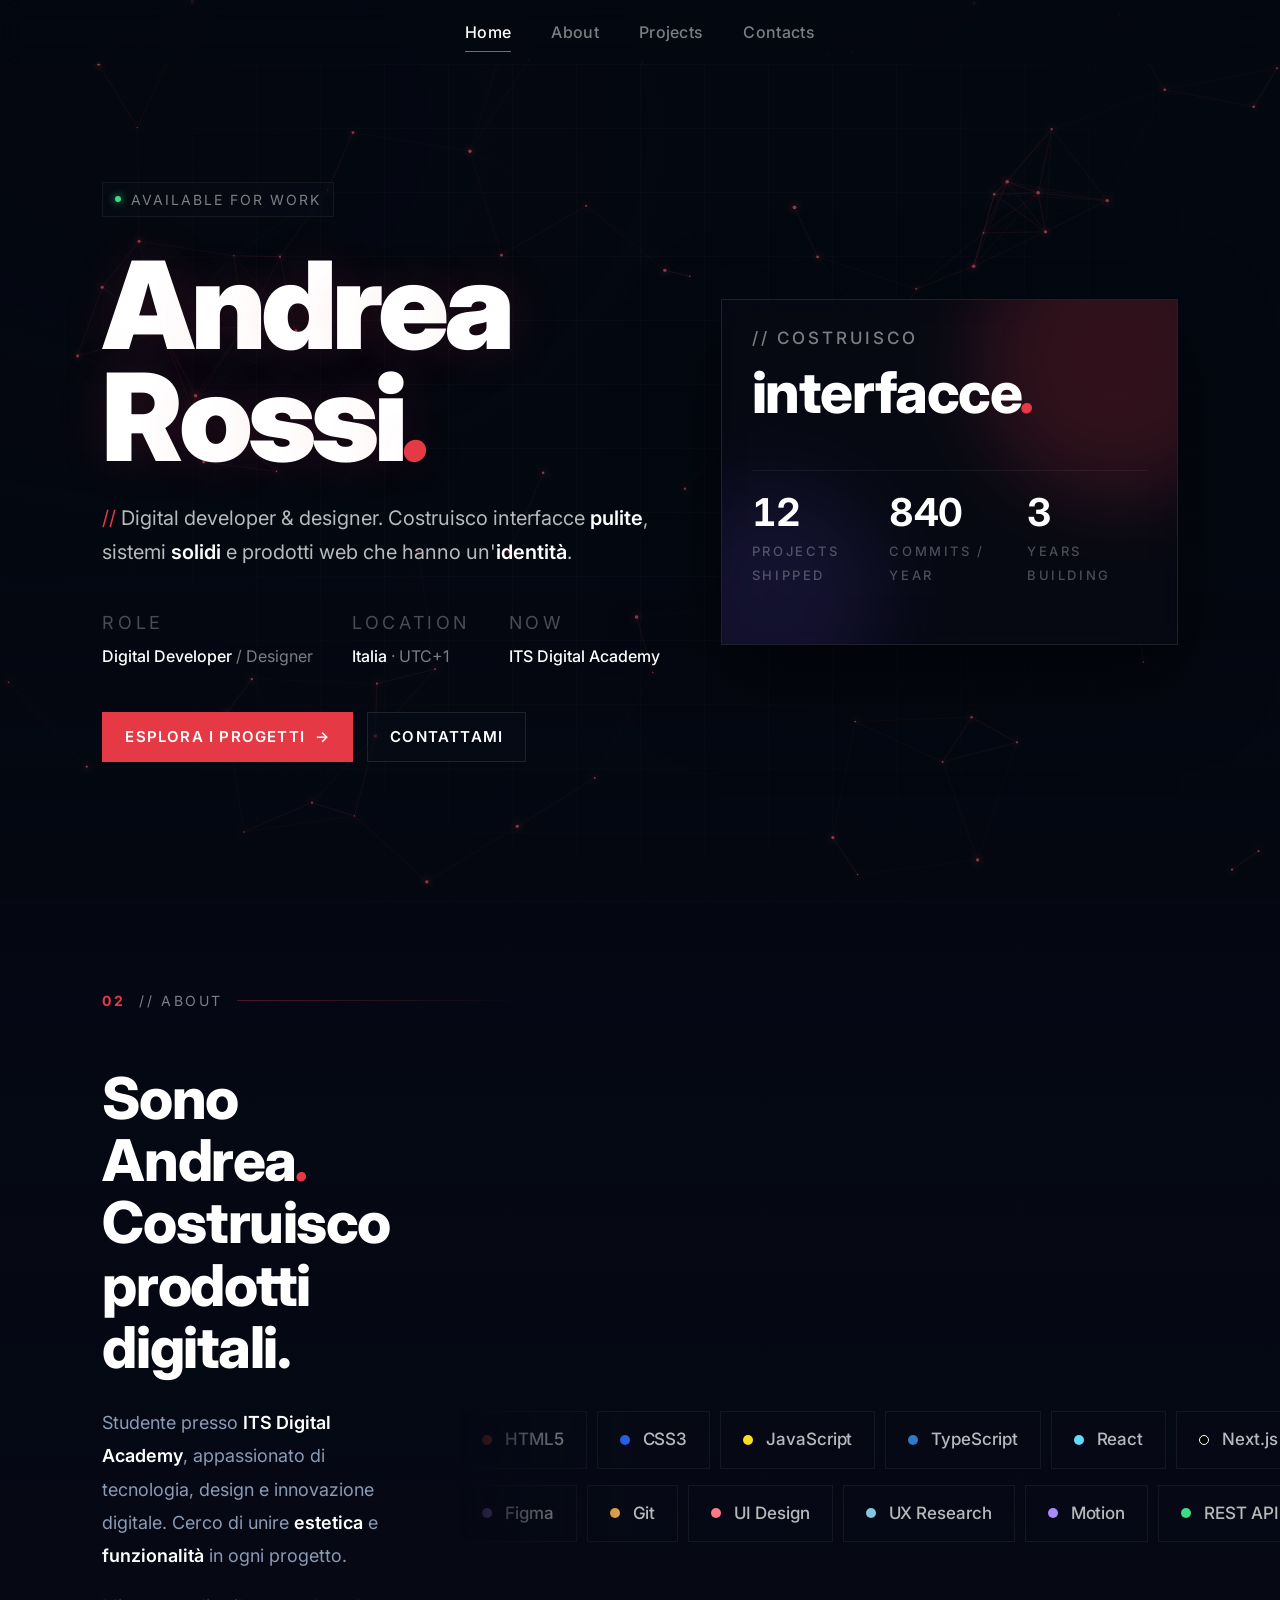
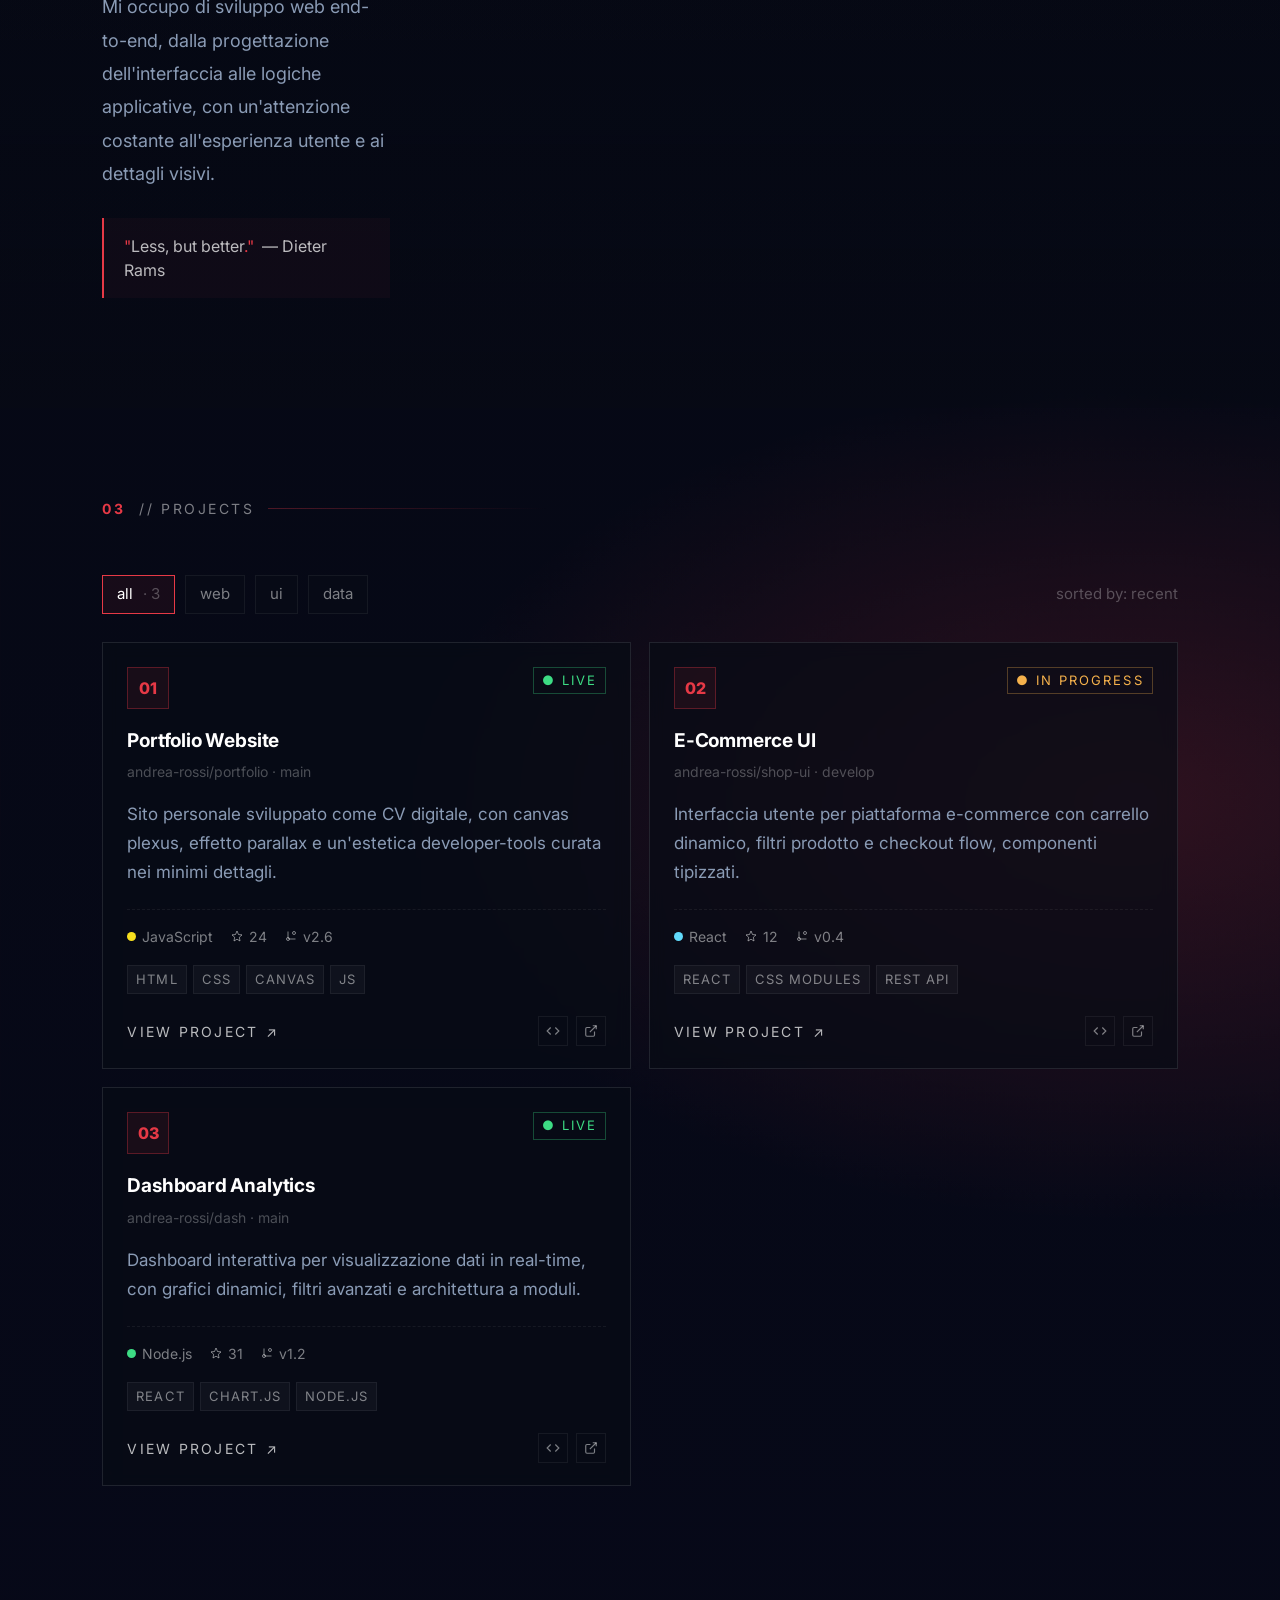
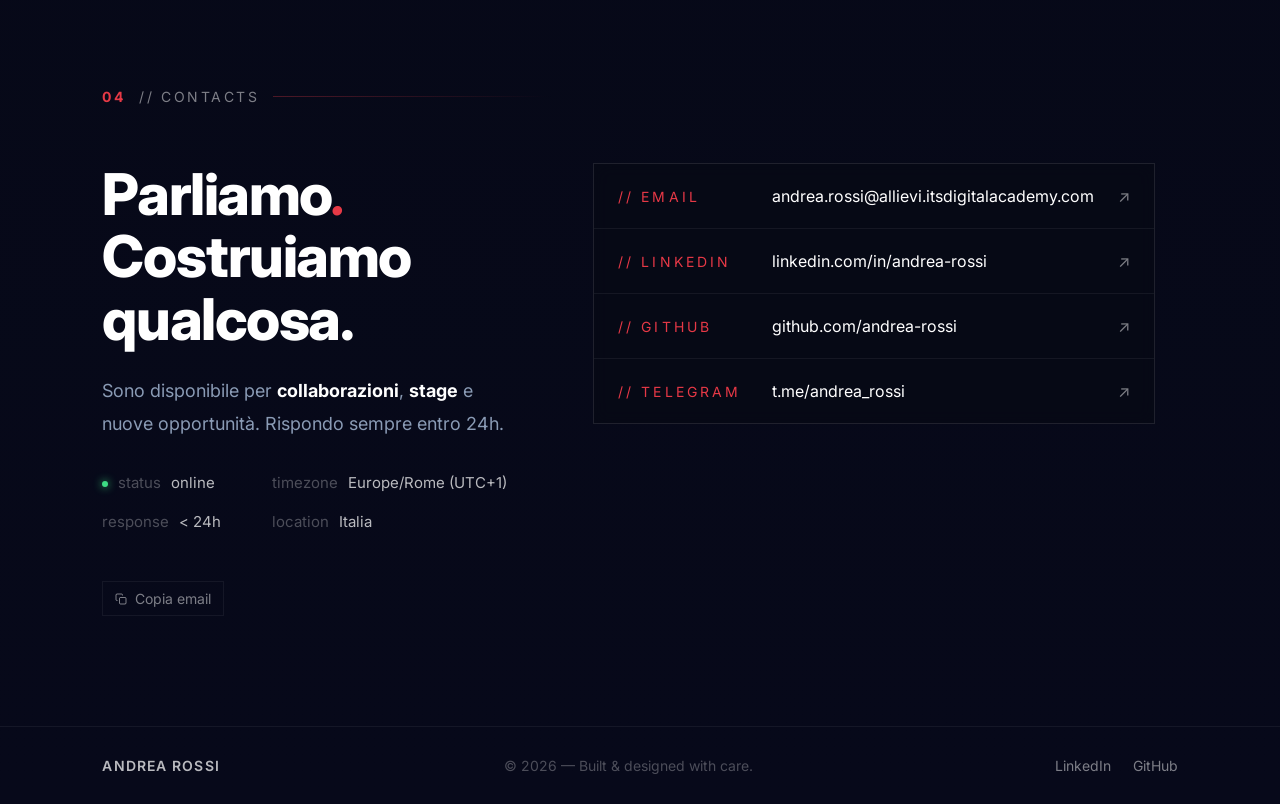
==== commit fa5618ed: "commit" ====
--- a/src/index.html
+++ b/src/index.html
@@ -33,7 +33,7 @@
         <div class="hero-left">
           <div class="hero-tag">
             <span class="dot"></span>
-            <span>v2.6.0 · available for work</span>
+            <span>available for work</span>
           </div>
 
           <h1>
@@ -82,11 +82,6 @@
             <span class="orb orb-a"></span>
             <span class="orb orb-b"></span>
 
-            <div class="m-head">
-              <span><span class="red">●</span> Manifesto</span>
-              <span>2026 · v2.6</span>
-            </div>
-
             <div class="m-stage">
               <span class="m-prefix">// Costruisco</span>
               <div class="m-rotator" id="m-rotator">
@@ -115,16 +110,6 @@
               </div>
             </div>
 
-            <div class="m-footer">
-              <div class="pulse-row" id="pulse-row">
-                <span></span><span></span><span></span><span></span><span></span>
-                <span></span><span></span><span></span><span></span><span></span>
-              </div>
-              <span class="m-now">
-                <span class="lbl">Currently</span>
-                <span class="val">shipping <span id="status-tw"></span><span class="cur"></span></span>
-              </span>
-            </div>
           </div>
         </div>
       </section>
--- a/src/style.css
+++ b/src/style.css
@@ -61,7 +61,6 @@
 .plexus-bg {
   position: fixed;
   inset: 0;
-  background-image: url("../img/plexus.jpg");
   background-size: cover;
   background-position: center;
   z-index: 0;
@@ -260,7 +259,7 @@
   gap: 14px;
   margin-bottom: 56px;
   font-family: var(--font-mono);
-  font-size: 11px;
+  font-size: 14px;
   letter-spacing: 0.18em;
   text-transform: uppercase;
   color: var(--fg-3);
@@ -297,7 +296,7 @@
   align-items: center;
   gap: 10px;
   font-family: var(--font-mono);
-  font-size: 11px;
+  font-size: 14px;
   letter-spacing: 0.14em;
   text-transform: uppercase;
   color: var(--fg-3);
@@ -347,7 +346,7 @@
 
 .hero-subline {
   font-family: var(--font-mono);
-  font-size: 14px;
+  font-size: 20px;
   color: var(--fg-2);
   margin-bottom: 40px;
   max-width: 560px;
@@ -366,7 +365,7 @@
 }
 .hero-meta-item .k {
   font-family: var(--font-mono);
-  font-size: 10px;
+  font-size: 18px;
   text-transform: uppercase;
   letter-spacing: 0.2em;
   color: var(--fg-4);
@@ -374,7 +373,7 @@
 }
 .hero-meta-item .v {
   font-family: var(--font-mono);
-  font-size: 13px;
+  font-size: 16px;
   color: var(--fg);
   font-weight: 500;
 }
@@ -392,7 +391,7 @@
   gap: 10px;
   padding: 13px 22px;
   font-family: var(--font-mono);
-  font-size: 12px;
+  font-size: 15px;
   font-weight: 600;
   letter-spacing: 0.08em;
   text-transform: uppercase;
@@ -954,7 +953,7 @@
 }
 .m-prefix {
   font-family: var(--font-body);
-  font-size: 14px;
+  font-size: 17px;
   font-weight: 500;
   letter-spacing: 0.18em;
   text-transform: uppercase;
@@ -1019,7 +1018,7 @@
 }
 .m-counter .num .red { color: var(--red); }
 .m-counter .lbl {
-  font-size: 10px;
+  font-size: 13px;
   font-weight: 500;
   letter-spacing: 0.2em;
   text-transform: uppercase;
@@ -1179,7 +1178,7 @@
 
 .about-bio p {
   color: var(--muted);
-  font-size: 15px;
+  font-size: 18px;
   line-height: 1.85;
   margin-bottom: 18px;
   max-width: 540px;
@@ -1193,7 +1192,7 @@
   border-left: 2px solid var(--red);
   background: rgba(230,57,70,0.04);
   font-family: var(--font-mono);
-  font-size: 12px;
+  font-size: 16px;
   color: var(--fg-2);
 }
 .about-quote span { color: var(--red); }
@@ -1262,7 +1261,7 @@
   gap: 10px;
   margin-bottom: 28px;
   font-family: var(--font-mono);
-  font-size: 12px;
+  font-size: 15px;
   flex-wrap: wrap;
 }
 .filter-chip {
@@ -1327,13 +1326,13 @@
   border: 1px solid var(--line-red);
   font-family: var(--font-mono);
   font-weight: 800;
-  font-size: 14px;
+  font-size: 16px;
   color: var(--red);
   flex-shrink: 0;
 }
 .proj-status {
   font-family: var(--font-mono);
-  font-size: 10px;
+  font-size: 13px;
   letter-spacing: 0.16em;
   text-transform: uppercase;
   padding: 3px 8px;
@@ -1352,14 +1351,14 @@
 }
 .proj-slug {
   font-family: var(--font-mono);
-  font-size: 11px;
+  font-size: 14px;
   color: var(--fg-4);
   margin-bottom: 18px;
 }
 
 .proj-desc {
   color: var(--muted);
-  font-size: 14px;
+  font-size: 17px;
   line-height: 1.7;
   margin-bottom: 22px;
   flex-grow: 1;
@@ -1372,7 +1371,7 @@
   border-top: 1px dashed var(--line);
   margin-bottom: 18px;
   font-family: var(--font-mono);
-  font-size: 11px;
+  font-size: 14px;
   color: var(--fg-3);
 }
 .proj-stats .stat { display: inline-flex; align-items: center; gap: 6px; }
@@ -1389,7 +1388,7 @@
 }
 .proj-tags span {
   font-family: var(--font-mono);
-  font-size: 10px;
+  font-size: 13px;
   letter-spacing: 0.08em;
   text-transform: uppercase;
   color: var(--fg-3);
@@ -1408,7 +1407,7 @@
   align-items: center;
   gap: 8px;
   font-family: var(--font-mono);
-  font-size: 11px;
+  font-size: 14px;
   letter-spacing: 0.16em;
   text-transform: uppercase;
   color: var(--fg-2);
@@ -1449,7 +1448,7 @@
 .contacts-info h2 .accent { color: var(--red); font-style: italic; font-weight: 700; }
 .contacts-info p {
   color: var(--muted);
-  font-size: 15px;
+  font-size: 18px;
   line-height: 1.85;
   max-width: 480px;
   margin-bottom: 32px;
@@ -1461,7 +1460,7 @@
   gap: 16px 28px;
   margin-bottom: 36px;
   font-family: var(--font-mono);
-  font-size: 12px;
+  font-size: 15px;
 }
 .signal { display: flex; align-items: center; gap: 10px; color: var(--fg-2); }
 .signal .lbl { color: var(--fg-4); }
@@ -1494,14 +1493,14 @@
 .contact-row:hover { background: rgba(230,57,70,0.04); }
 .contact-row .cr-label {
   font-family: var(--font-mono);
-  font-size: 10px;
+  font-size: 14px;
   letter-spacing: 0.22em;
   text-transform: uppercase;
   color: var(--red);
 }
 .contact-row .cr-val {
   font-family: var(--font-mono);
-  font-size: 14px;
+  font-size: 16px;
   color: var(--fg);
   letter-spacing: 0;
 }
@@ -1523,7 +1522,7 @@
   border: 1px solid var(--line);
   padding: 8px 12px;
   font-family: var(--font-mono);
-  font-size: 11px;
+  font-size: 14px;
   color: var(--fg-3);
   cursor: pointer;
   transition: color 0.2s ease, border-color 0.2s ease;
@@ -1543,7 +1542,7 @@
   justify-content: space-between;
   border-top: 1px solid var(--line);
   font-family: var(--font-mono);
-  font-size: 11px;
+  font-size: 14px;
   color: var(--fg-4);
 }
 footer .name { color: var(--fg-2); font-weight: 600; letter-spacing: 0.08em; }
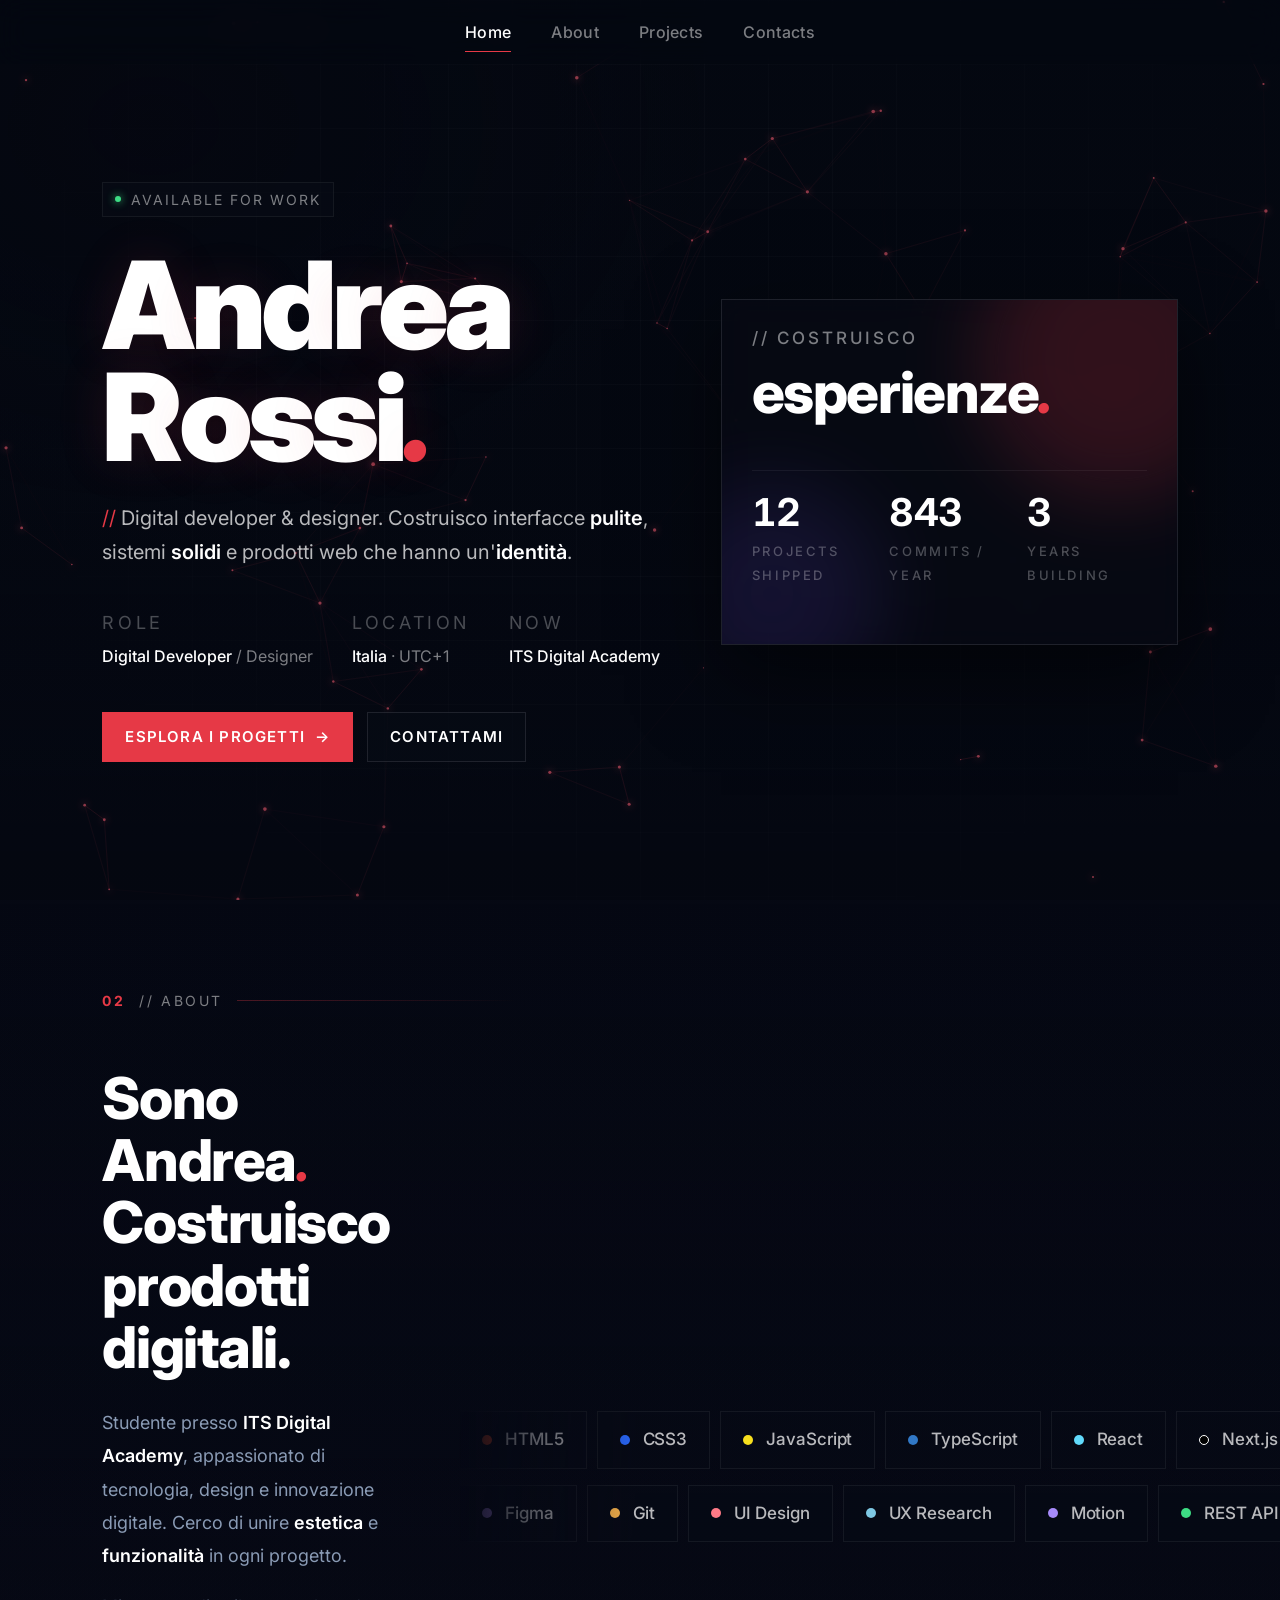
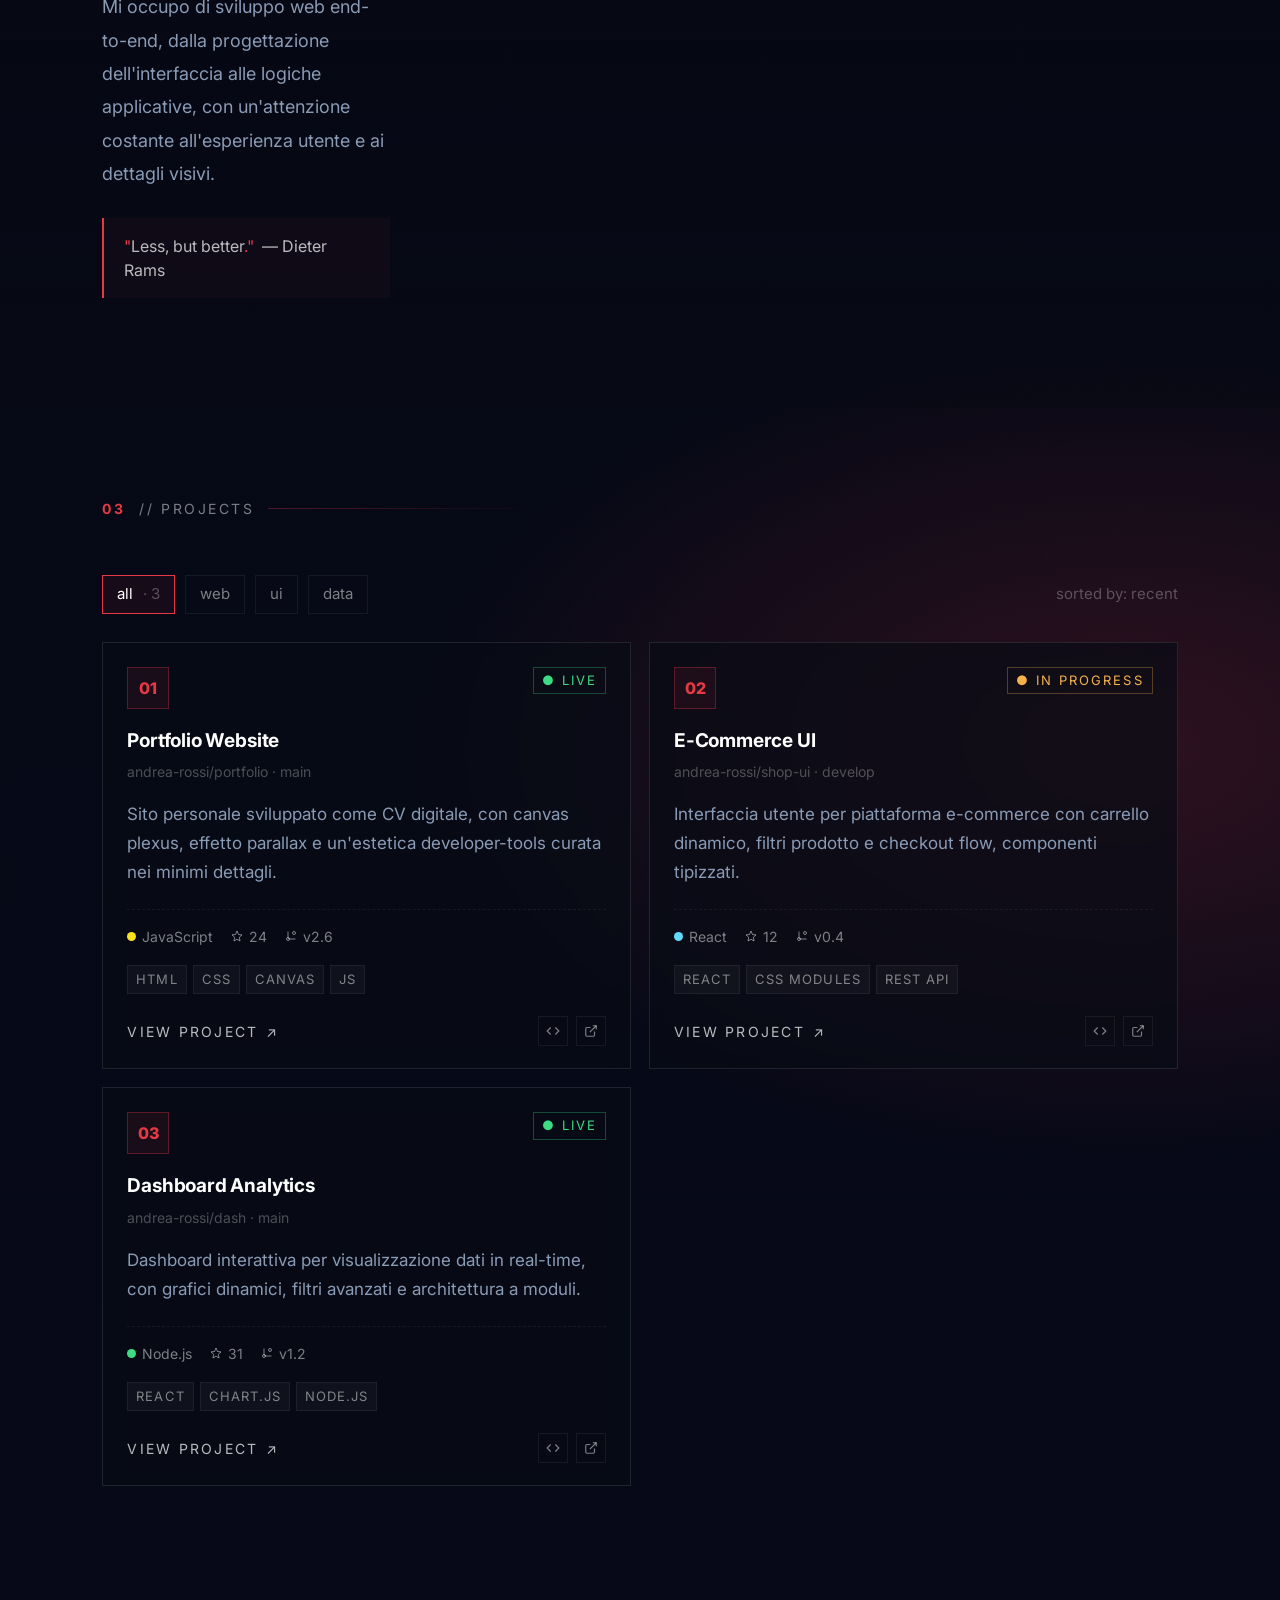
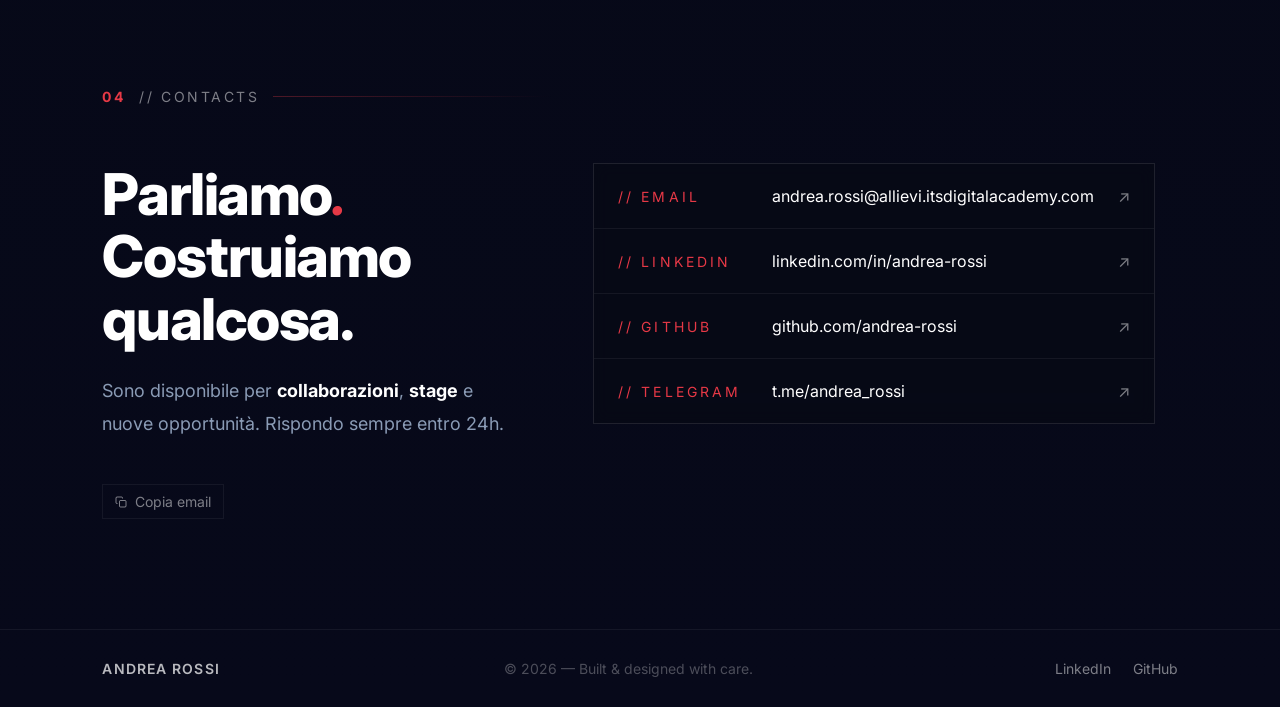
==== commit bf140a0e: "commit" ====
--- a/src/index.html
+++ b/src/index.html
@@ -357,25 +357,7 @@
               opportunità. Rispondo sempre entro 24h.
             </p>
 
-            <div class="signals reveal reveal-d3">
-              <div class="signal">
-                <span class="dot"></span>
-                <span class="lbl">status</span>
-                <span>online</span>
-              </div>
-              <div class="signal">
-                <span class="lbl">timezone</span>
-                <span>Europe/Rome (UTC+1)</span>
-              </div>
-              <div class="signal">
-                <span class="lbl">response</span>
-                <span>&lt; 24h</span>
-              </div>
-              <div class="signal">
-                <span class="lbl">location</span>
-                <span>Italia</span>
-              </div>
-            </div>
+
 
             <button class="copy-btn reveal reveal-d3" id="copy-email" data-email="andrea.rossi@allievi.itsdigitalacademy.com">
               <svg width="12" height="12" viewBox="0 0 24 24" fill="none" stroke="currentColor" stroke-width="2"><rect x="9" y="9" width="13" height="13" rx="2"/><path d="M5 15H4a2 2 0 01-2-2V4a2 2 0 012-2h9a2 2 0 012 2v1"/></svg>
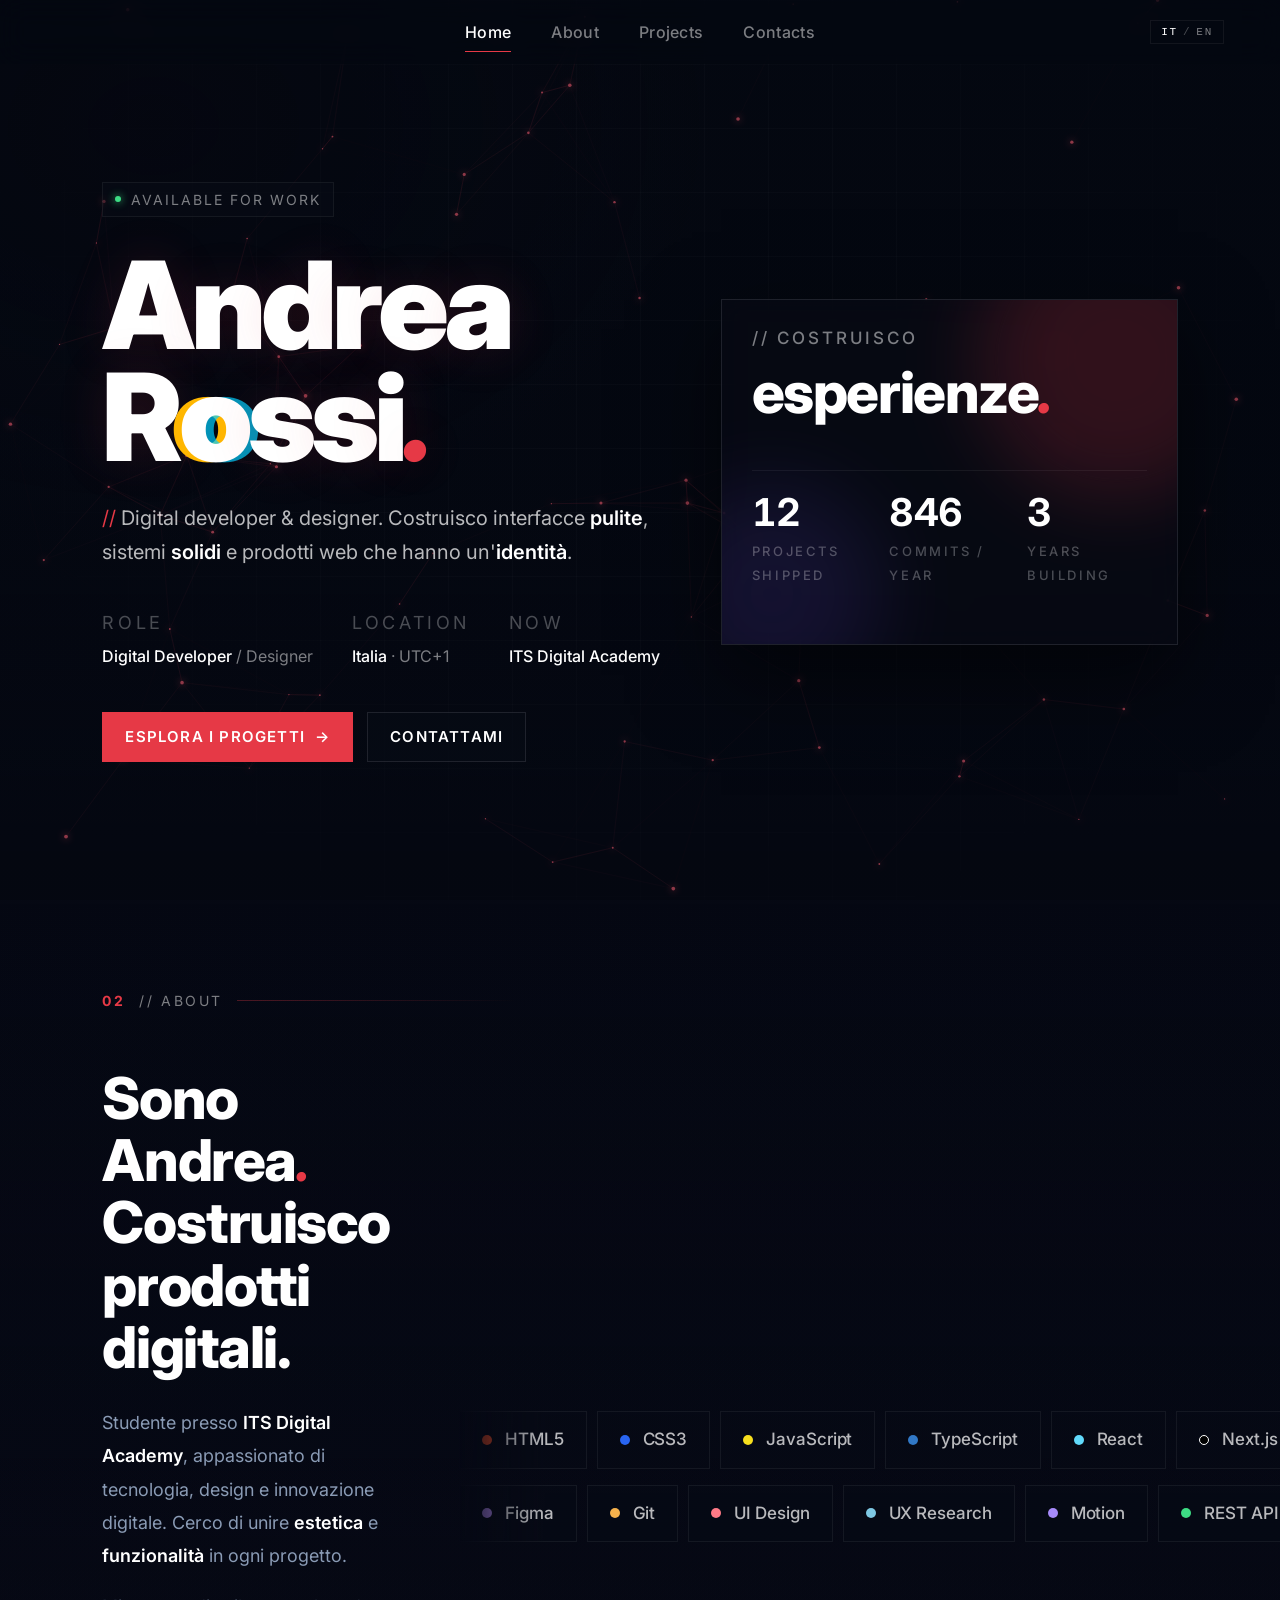
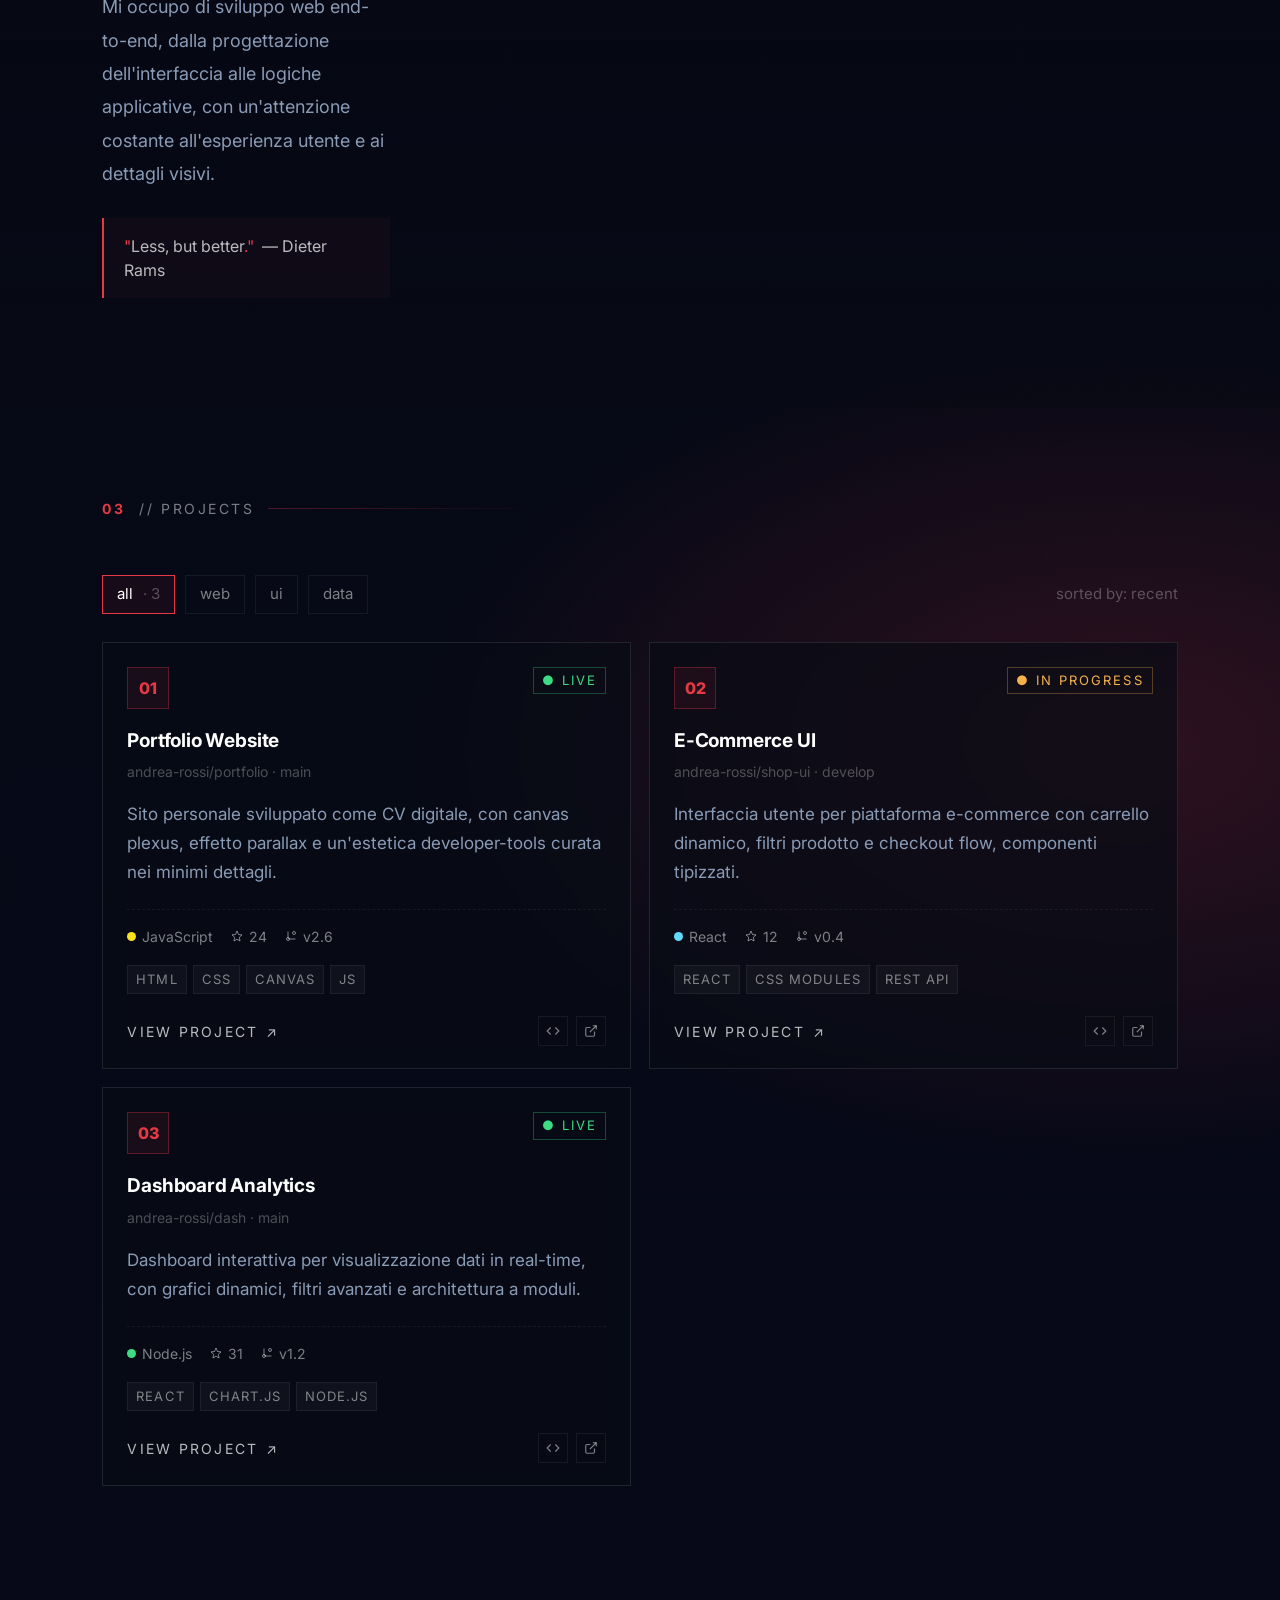
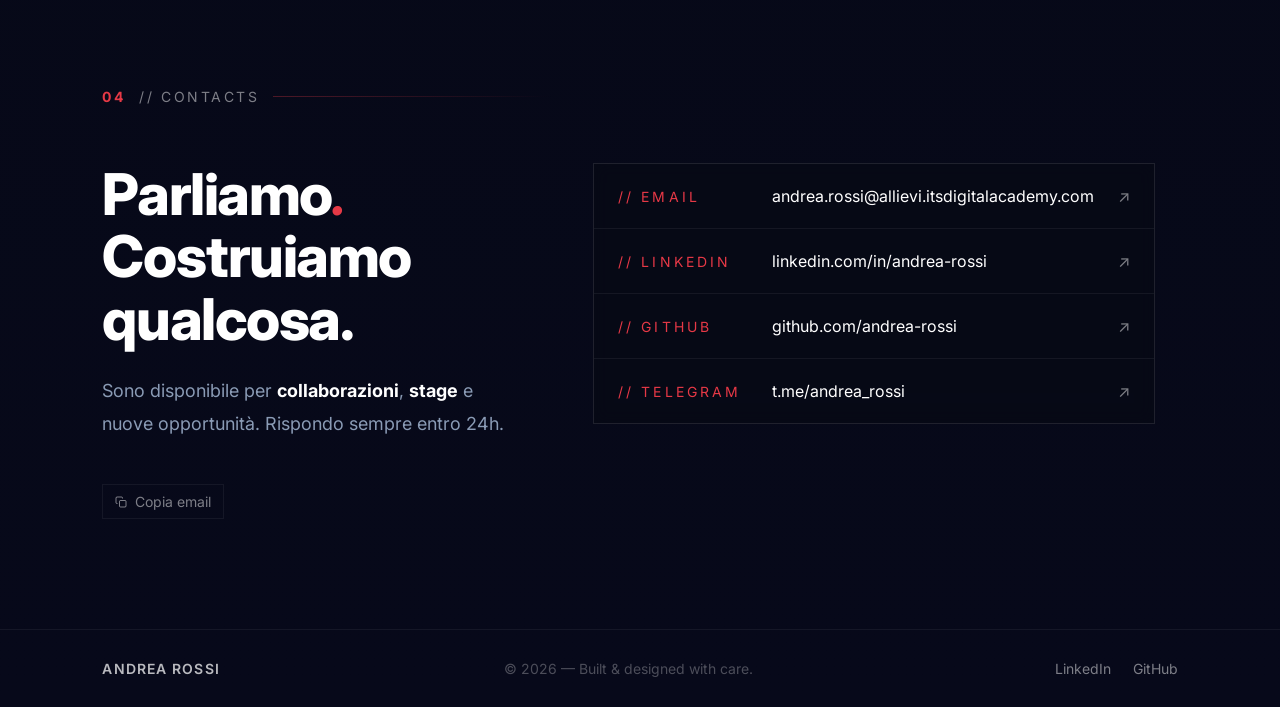
==== commit 7f58a17d: "commit" ====
--- a/src/index.html
+++ b/src/index.html
@@ -25,6 +25,11 @@
         <a href="#projects">Projects</a>
         <a href="#contacts">Contacts</a>
       </nav>
+      <button class="lang-toggle" id="lang-toggle" title="Switch language">
+        <span id="lang-active">IT</span>
+        <span class="lang-sep">/</span>
+        <span id="lang-inactive">EN</span>
+      </button>
     </header>
 
     <main>
@@ -45,7 +50,7 @@
             </span>
           </h1>
 
-          <p class="hero-subline">
+          <p class="hero-subline" data-i18n="hero-subline">
             <span class="red">//</span> Digital developer &amp; designer.
             Costruisco interfacce <strong>pulite</strong>, sistemi
             <strong>solidi</strong> e prodotti web che hanno un'<strong>identità</strong>.
@@ -68,11 +73,11 @@
 
           <div class="hero-actions">
             <a class="btn btn-primary" href="#projects">
-              <span>Esplora i progetti</span>
+              <span data-i18n="btn-primary">Esplora i progetti</span>
               <span class="arrow">→</span>
             </a>
             <a class="btn btn-ghost" href="#contacts">
-              <span>Contattami</span>
+              <span data-i18n="btn-ghost">Contattami</span>
             </a>
           </div>
         </div>
@@ -83,13 +88,13 @@
             <span class="orb orb-b"></span>
 
             <div class="m-stage">
-              <span class="m-prefix">// Costruisco</span>
+              <span class="m-prefix" data-i18n="m-prefix">// Costruisco</span>
               <div class="m-rotator" id="m-rotator">
-                <span class="m-word active">interfacce<span class="dot">.</span></span>
-                <span class="m-word">esperienze<span class="dot">.</span></span>
-                <span class="m-word">prodotti<span class="dot">.</span></span>
-                <span class="m-word">strumenti<span class="dot">.</span></span>
-                <span class="m-word">storie<span class="dot">.</span></span>
+                <span class="m-word active" data-i18n="mword-0">interfacce<span class="dot">.</span></span>
+                <span class="m-word" data-i18n="mword-1">esperienze<span class="dot">.</span></span>
+                <span class="m-word" data-i18n="mword-2">prodotti<span class="dot">.</span></span>
+                <span class="m-word" data-i18n="mword-3">strumenti<span class="dot">.</span></span>
+                <span class="m-word" data-i18n="mword-4">storie<span class="dot">.</span></span>
               </div>
             </div>
 
@@ -124,15 +129,15 @@
 
         <div class="about-grid">
           <div class="about-bio">
-            <h2 class="reveal reveal-d1">
+            <h2 class="reveal reveal-d1" data-i18n="about-h2">
               Sono Andrea<span class="accent">.</span><br />
               Costruisco<br />
               prodotti digitali.
             </h2>
-            <p class="reveal reveal-d2">
+            <p class="reveal reveal-d2" data-i18n="about-p1">
               Studente presso <strong>ITS Digital Academy</strong>, appassionato di tecnologia, design e innovazione digitale. Cerco di unire <strong>estetica</strong> e <strong>funzionalità</strong> in ogni progetto.
             </p>
-            <p class="reveal reveal-d3">
+            <p class="reveal reveal-d3" data-i18n="about-p2">
               Mi occupo di sviluppo web end-to-end, dalla progettazione dell'interfaccia alle logiche applicative, con un'attenzione costante all'esperienza utente e ai dettagli visivi.
             </p>
 
@@ -216,7 +221,7 @@
             </div>
             <h3 class="proj-title">Portfolio Website</h3>
             <div class="proj-slug">andrea-rossi/portfolio · main</div>
-            <p class="proj-desc">
+            <p class="proj-desc" data-i18n="proj-desc-1">
               Sito personale sviluppato come CV digitale, con canvas plexus,
               effetto parallax e un'estetica developer-tools curata nei minimi dettagli.
             </p>
@@ -258,7 +263,7 @@
             </div>
             <h3 class="proj-title">E-Commerce UI</h3>
             <div class="proj-slug">andrea-rossi/shop-ui · develop</div>
-            <p class="proj-desc">
+            <p class="proj-desc" data-i18n="proj-desc-2">
               Interfaccia utente per piattaforma e-commerce con carrello dinamico,
               filtri prodotto e checkout flow, componenti tipizzati.
             </p>
@@ -300,7 +305,7 @@
             </div>
             <h3 class="proj-title">Dashboard Analytics</h3>
             <div class="proj-slug">andrea-rossi/dash · main</div>
-            <p class="proj-desc">
+            <p class="proj-desc" data-i18n="proj-desc-3">
               Dashboard interattiva per visualizzazione dati in real-time, con grafici
               dinamici, filtri avanzati e architettura a moduli.
             </p>
@@ -346,12 +351,12 @@
 
         <div class="contacts-grid">
           <div class="contacts-info">
-            <h2 class="reveal reveal-d1">
+            <h2 class="reveal reveal-d1" data-i18n="contacts-h2">
               Parliamo<span class="accent">.</span><br />
               Costruiamo<br />
               qualcosa.
             </h2>
-            <p class="reveal reveal-d2">
+            <p class="reveal reveal-d2" data-i18n="contacts-p">
               Sono disponibile per <strong style="color:var(--fg)">collaborazioni</strong>,
               <strong style="color:var(--fg)">stage</strong> e nuove
               opportunità. Rispondo sempre entro 24h.
@@ -361,7 +366,7 @@
 
             <button class="copy-btn reveal reveal-d3" id="copy-email" data-email="andrea.rossi@allievi.itsdigitalacademy.com">
               <svg width="12" height="12" viewBox="0 0 24 24" fill="none" stroke="currentColor" stroke-width="2"><rect x="9" y="9" width="13" height="13" rx="2"/><path d="M5 15H4a2 2 0 01-2-2V4a2 2 0 012-2h9a2 2 0 012 2v1"/></svg>
-              Copia email
+              <span data-i18n="copy-email-btn">Copia email</span>
             </button>
           </div>
 
--- a/src/style.css
+++ b/src/style.css
@@ -215,6 +215,26 @@
   0%, 100% { opacity: 1; }
   50% { opacity: 0.35; }
 }
+
+.lang-toggle {
+  position: absolute;
+  right: clamp(24px, 5vw, 56px);
+  display: inline-flex;
+  align-items: center;
+  gap: 5px;
+  background: transparent;
+  border: 1px solid var(--line);
+  padding: 5px 10px;
+  font-family: var(--font-data);
+  font-size: 11px;
+  letter-spacing: 0.16em;
+  color: var(--fg-3);
+  cursor: pointer;
+  transition: border-color 0.2s ease, color 0.2s ease;
+}
+.lang-toggle:hover { border-color: var(--line-strong); color: var(--fg); }
+#lang-active { color: var(--fg); font-weight: 500; }
+.lang-sep { color: var(--fg-4); }
 
 /* ───────────────── Status bar (bottom, VS Code) ───────────────── */
 
@@ -1088,8 +1108,8 @@
   overflow: hidden;
   position: relative;
   margin: 0 0 12px;
-  -webkit-mask-image: linear-gradient(90deg, transparent 0, black 8%, black 92%, transparent 100%);
-          mask-image: linear-gradient(90deg, transparent 0, black 8%, black 92%, transparent 100%);
+  -webkit-mask-image: linear-gradient(90deg, transparent 0, black 4%, black 96%, transparent 100%);
+          mask-image: linear-gradient(90deg, transparent 0, black 4%, black 96%, transparent 100%);
 }
 .mq-track {
   display: inline-flex;
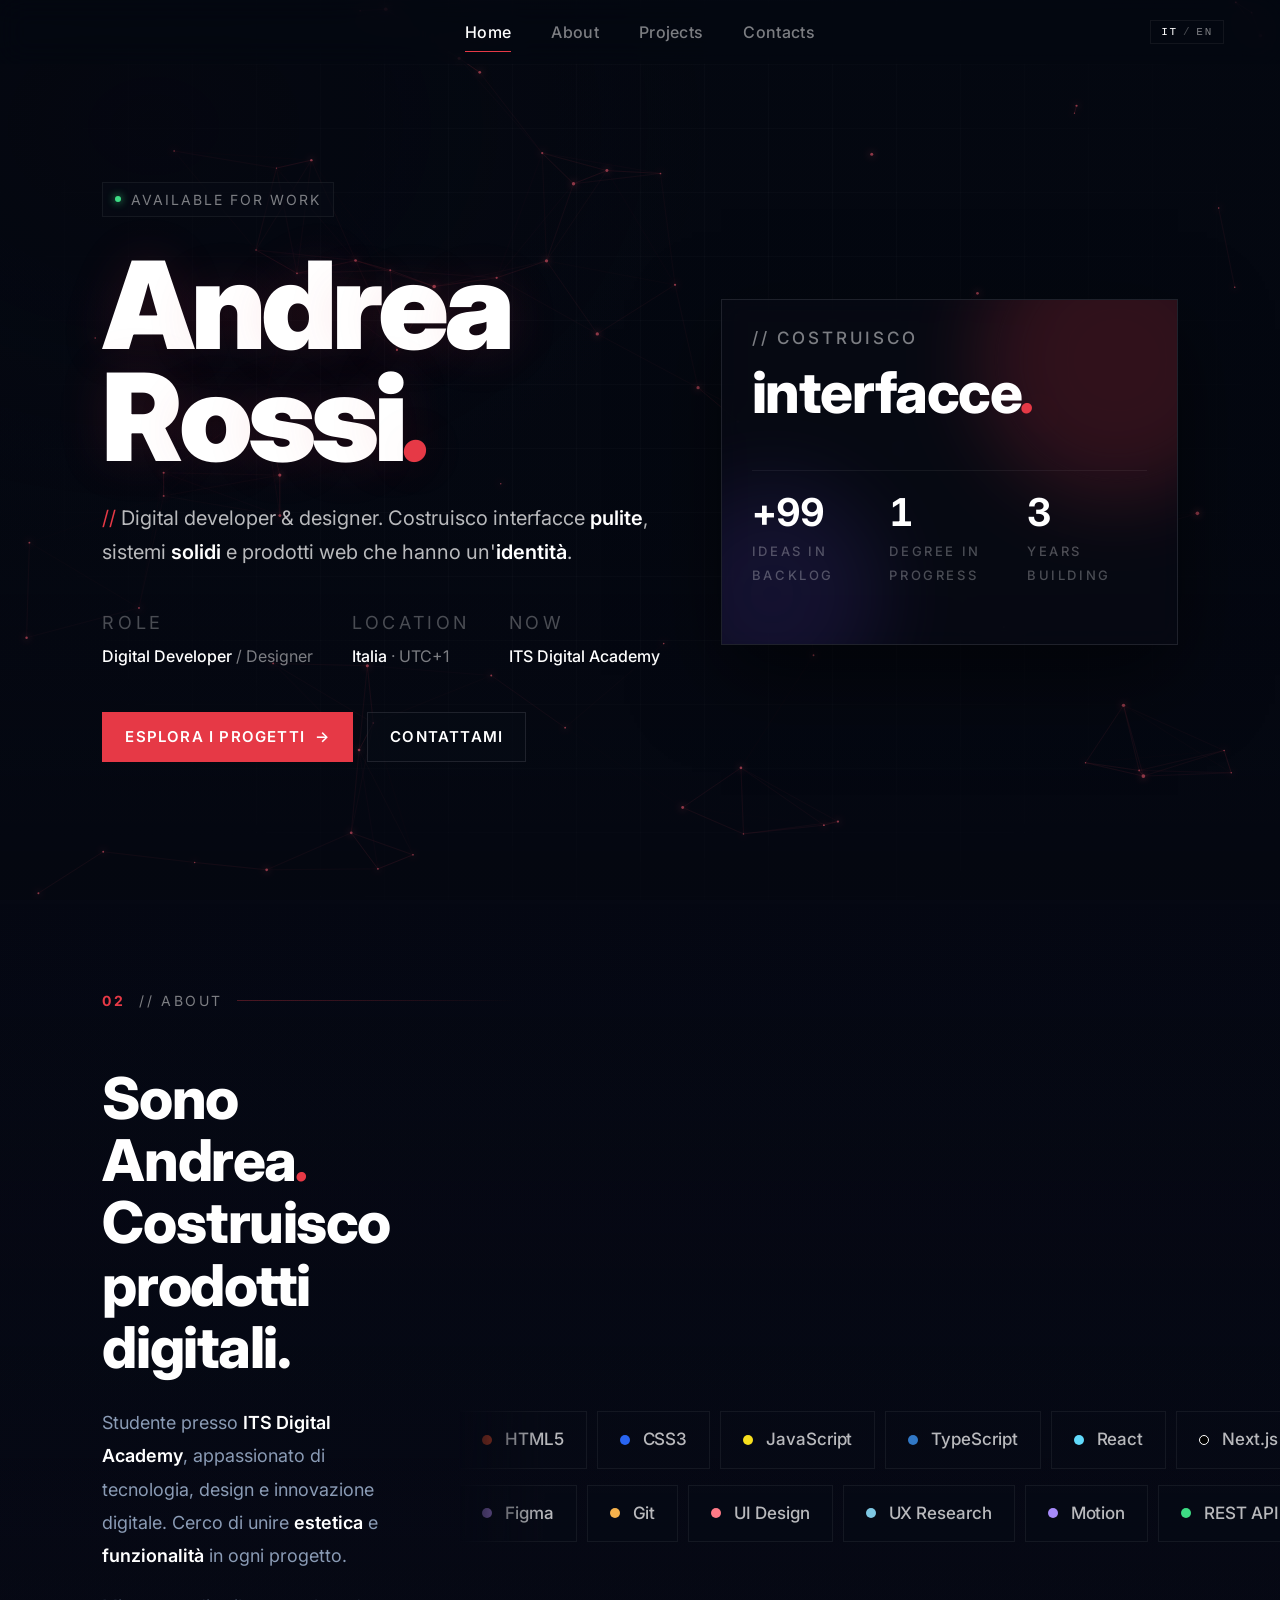
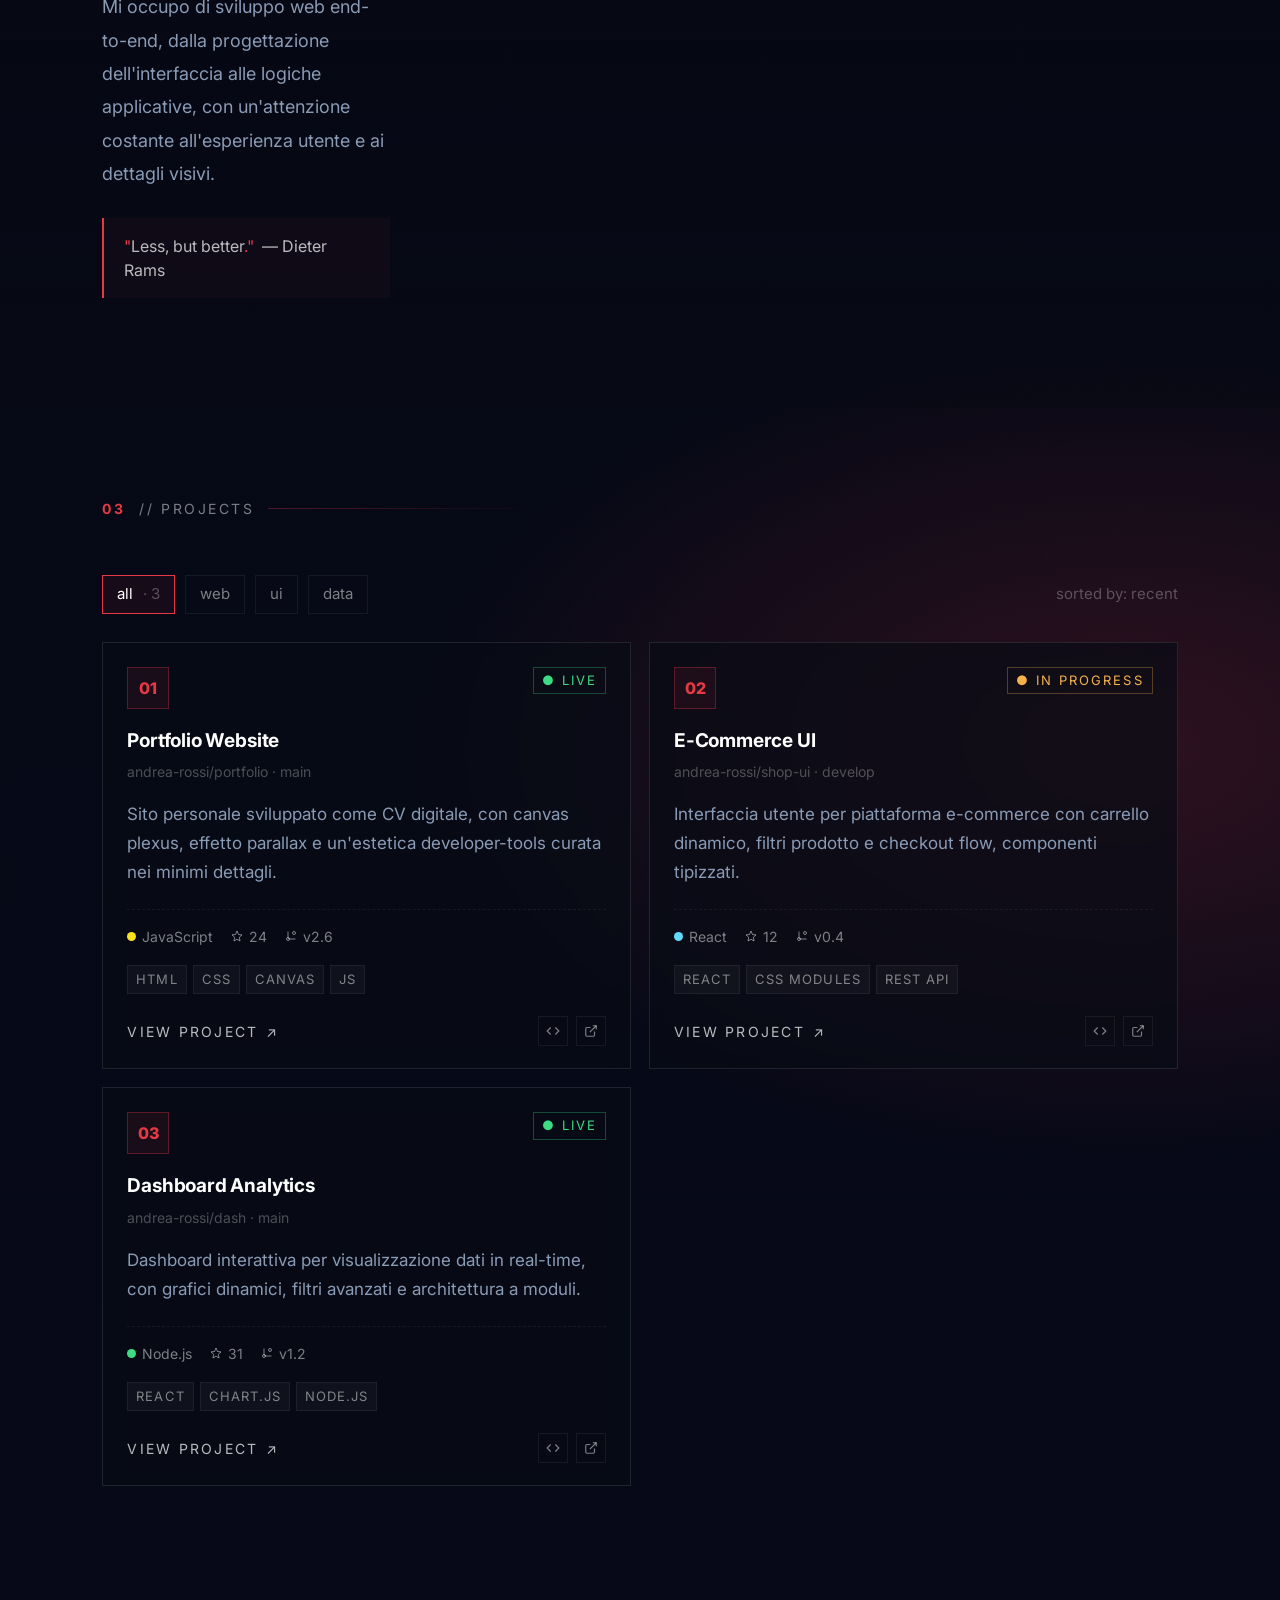
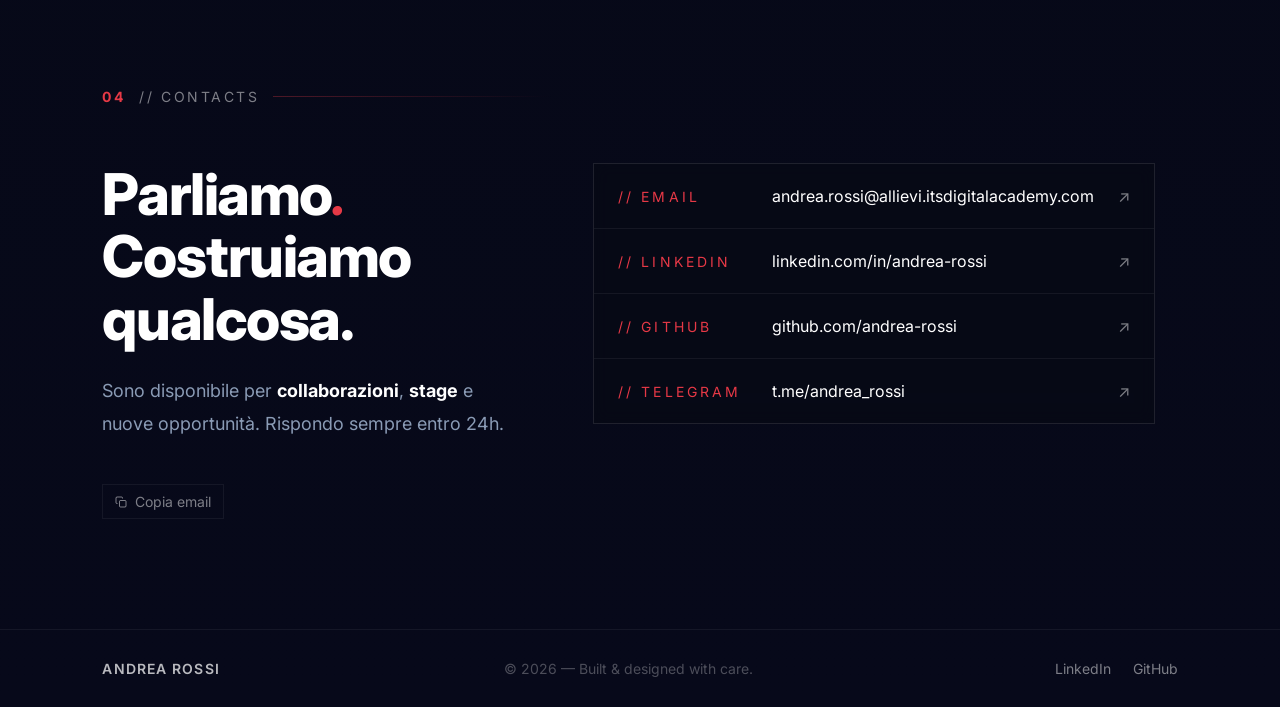
==== commit f9e78720: "commit" ====
--- a/src/index.html
+++ b/src/index.html
@@ -102,12 +102,12 @@
 
             <div class="m-counters">
               <div class="m-counter">
-                <span class="num" data-to="12">0</span>
-                <span class="lbl">Projects shipped</span>
+                <span class="num">+99</span>
+                <span class="lbl">Ideas in backlog</span>
               </div>
               <div class="m-counter">
-                <span class="num" data-to="847">0</span>
-                <span class="lbl">Commits / year</span>
+                <span class="num">1</span>
+                <span class="lbl">Degree in progress</span>
               </div>
               <div class="m-counter">
                 <span class="num" data-to="3">0</span>
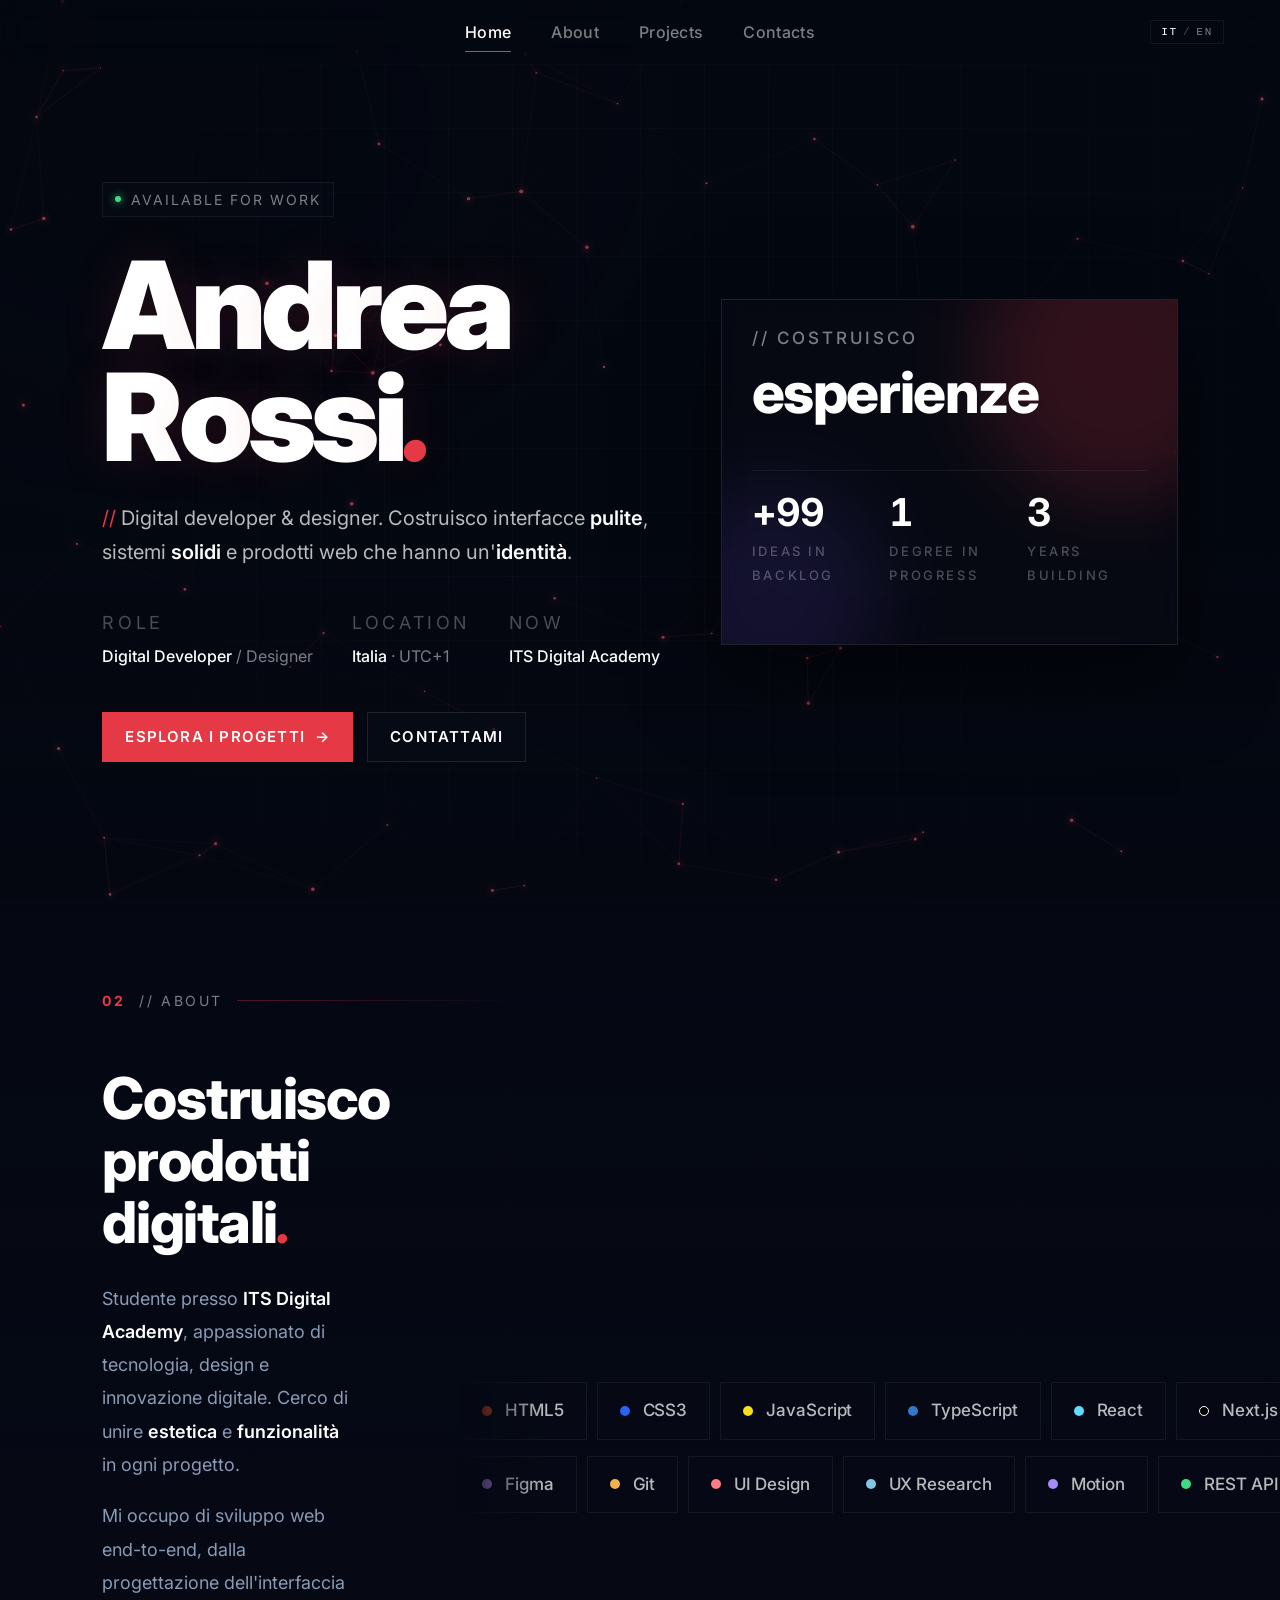
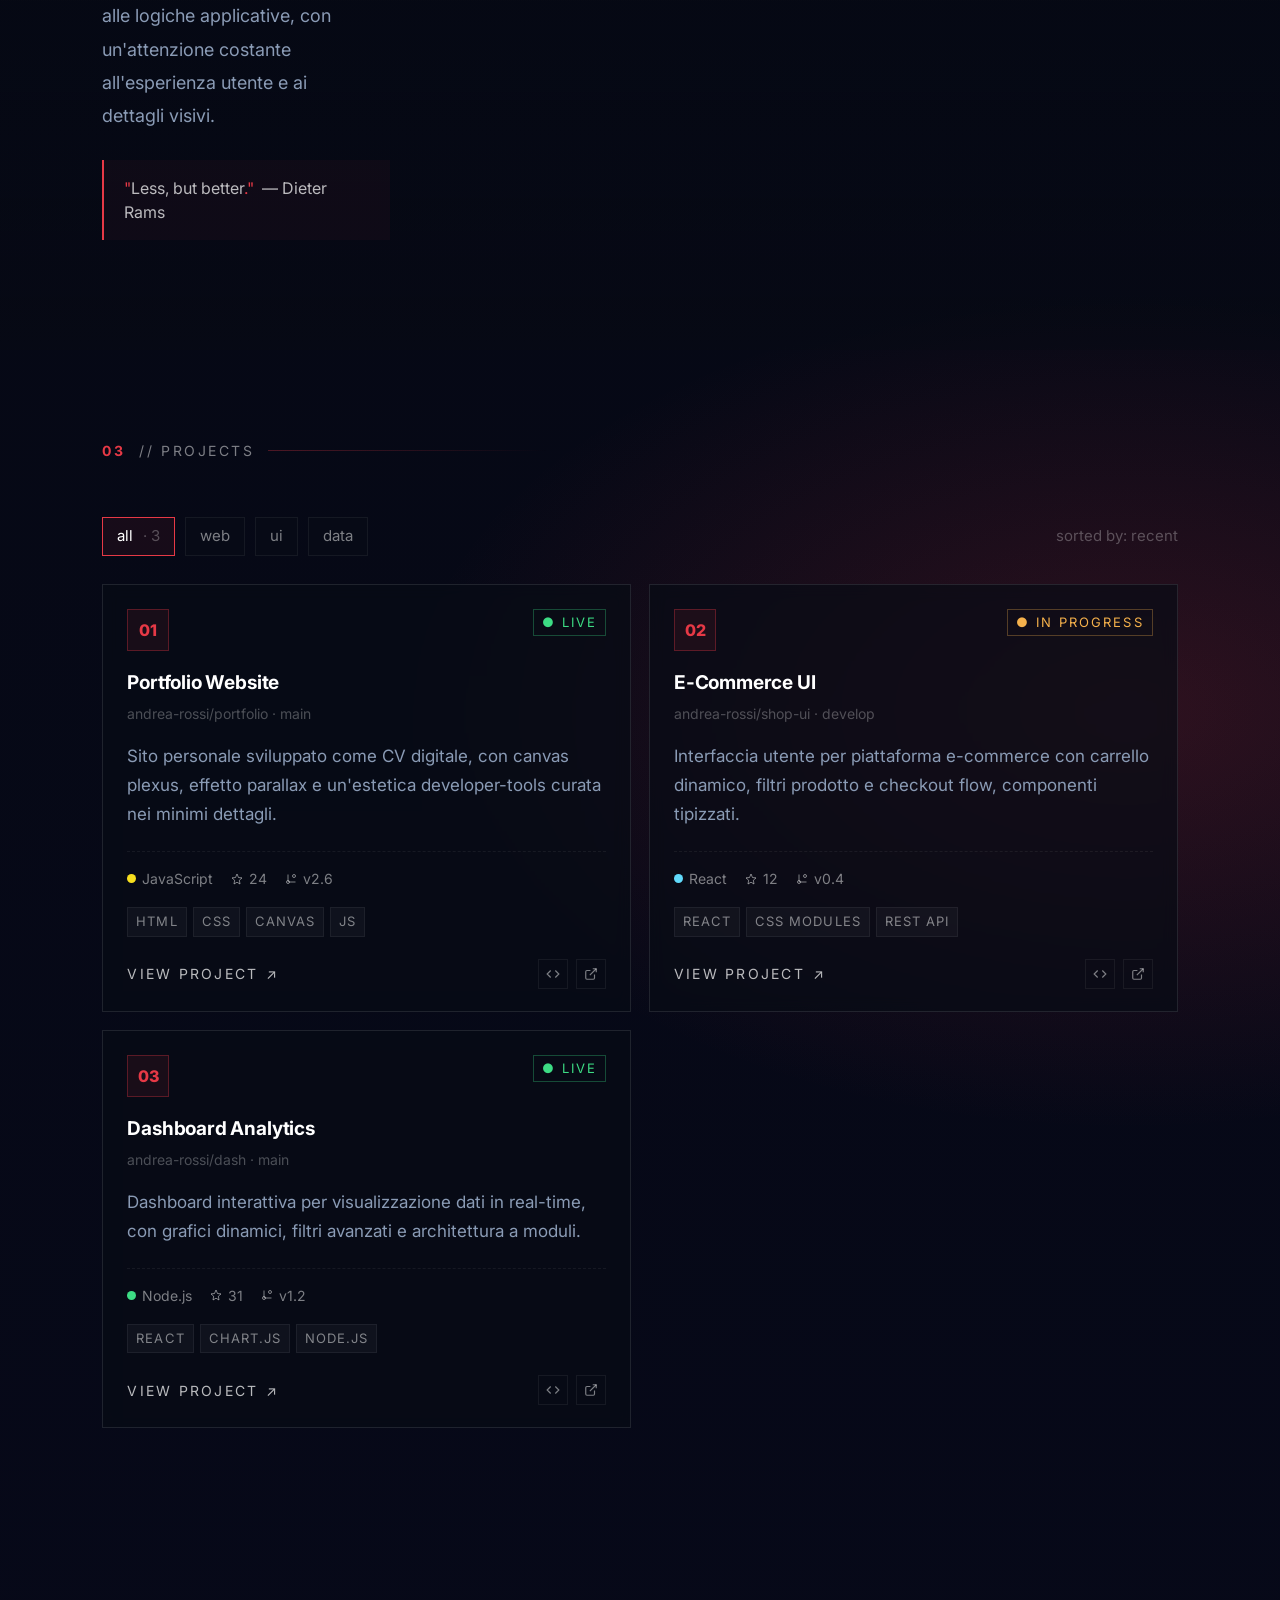
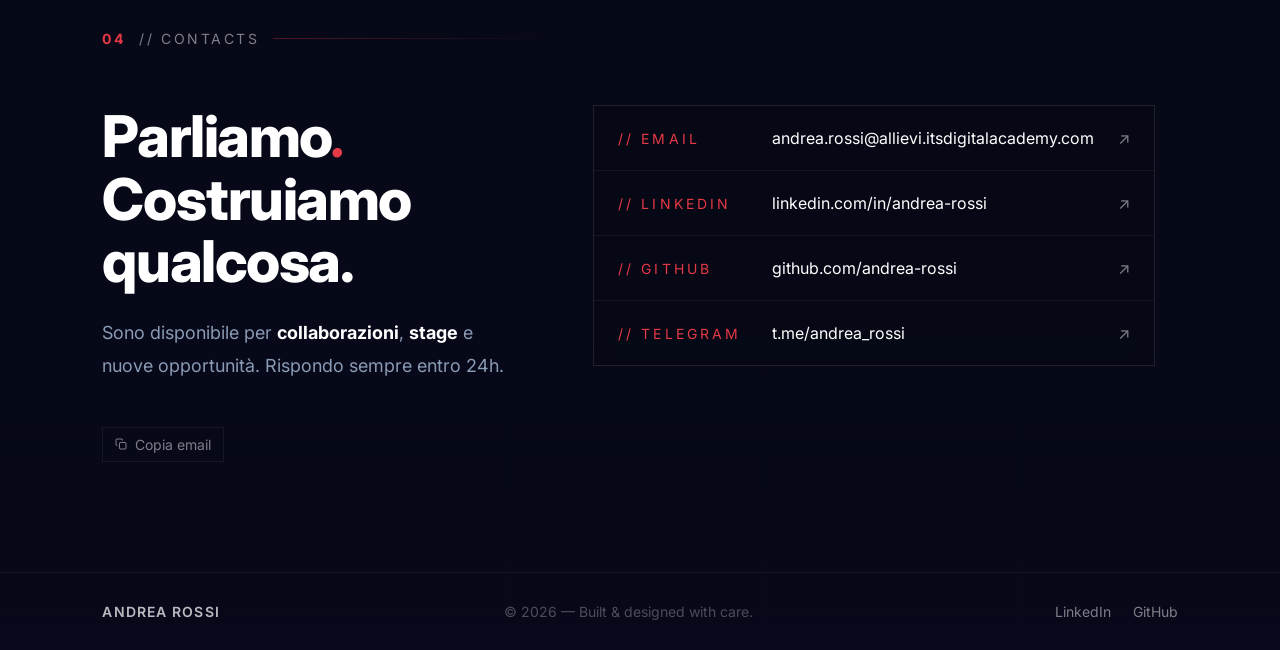
==== commit 155c70a1: "commit" ====
--- a/src/index.html
+++ b/src/index.html
@@ -90,11 +90,11 @@
             <div class="m-stage">
               <span class="m-prefix" data-i18n="m-prefix">// Costruisco</span>
               <div class="m-rotator" id="m-rotator">
-                <span class="m-word active" data-i18n="mword-0">interfacce<span class="dot">.</span></span>
-                <span class="m-word" data-i18n="mword-1">esperienze<span class="dot">.</span></span>
-                <span class="m-word" data-i18n="mword-2">prodotti<span class="dot">.</span></span>
-                <span class="m-word" data-i18n="mword-3">strumenti<span class="dot">.</span></span>
-                <span class="m-word" data-i18n="mword-4">storie<span class="dot">.</span></span>
+                <span class="m-word active" data-i18n="mword-0">interfacce</span>
+                <span class="m-word" data-i18n="mword-1">esperienze</span>
+                <span class="m-word" data-i18n="mword-2">prodotti</span>
+                <span class="m-word" data-i18n="mword-3">strumenti</span>
+                <span class="m-word" data-i18n="mword-4">storie</span>
               </div>
             </div>
 
@@ -102,11 +102,11 @@
 
             <div class="m-counters">
               <div class="m-counter">
-                <span class="num">+99</span>
+                <span class="num" data-to="99" data-prefix="+">+0</span>
                 <span class="lbl">Ideas in backlog</span>
               </div>
               <div class="m-counter">
-                <span class="num">1</span>
+                <span class="num" data-to="1">0</span>
                 <span class="lbl">Degree in progress</span>
               </div>
               <div class="m-counter">
@@ -130,9 +130,8 @@
         <div class="about-grid">
           <div class="about-bio">
             <h2 class="reveal reveal-d1" data-i18n="about-h2">
-              Sono Andrea<span class="accent">.</span><br />
               Costruisco<br />
-              prodotti digitali.
+              prodotti digitali<span class="accent">.</span>
             </h2>
             <p class="reveal reveal-d2" data-i18n="about-p1">
               Studente presso <strong>ITS Digital Academy</strong>, appassionato di tecnologia, design e innovazione digitale. Cerco di unire <strong>estetica</strong> e <strong>funzionalità</strong> in ogni progetto.
--- a/src/style.css
+++ b/src/style.css
@@ -1201,7 +1201,7 @@
   font-size: 18px;
   line-height: 1.85;
   margin-bottom: 18px;
-  max-width: 540px;
+  padding-right: 32px;
 }
 
 .about-bio p strong { color: var(--fg); font-weight: 600; }
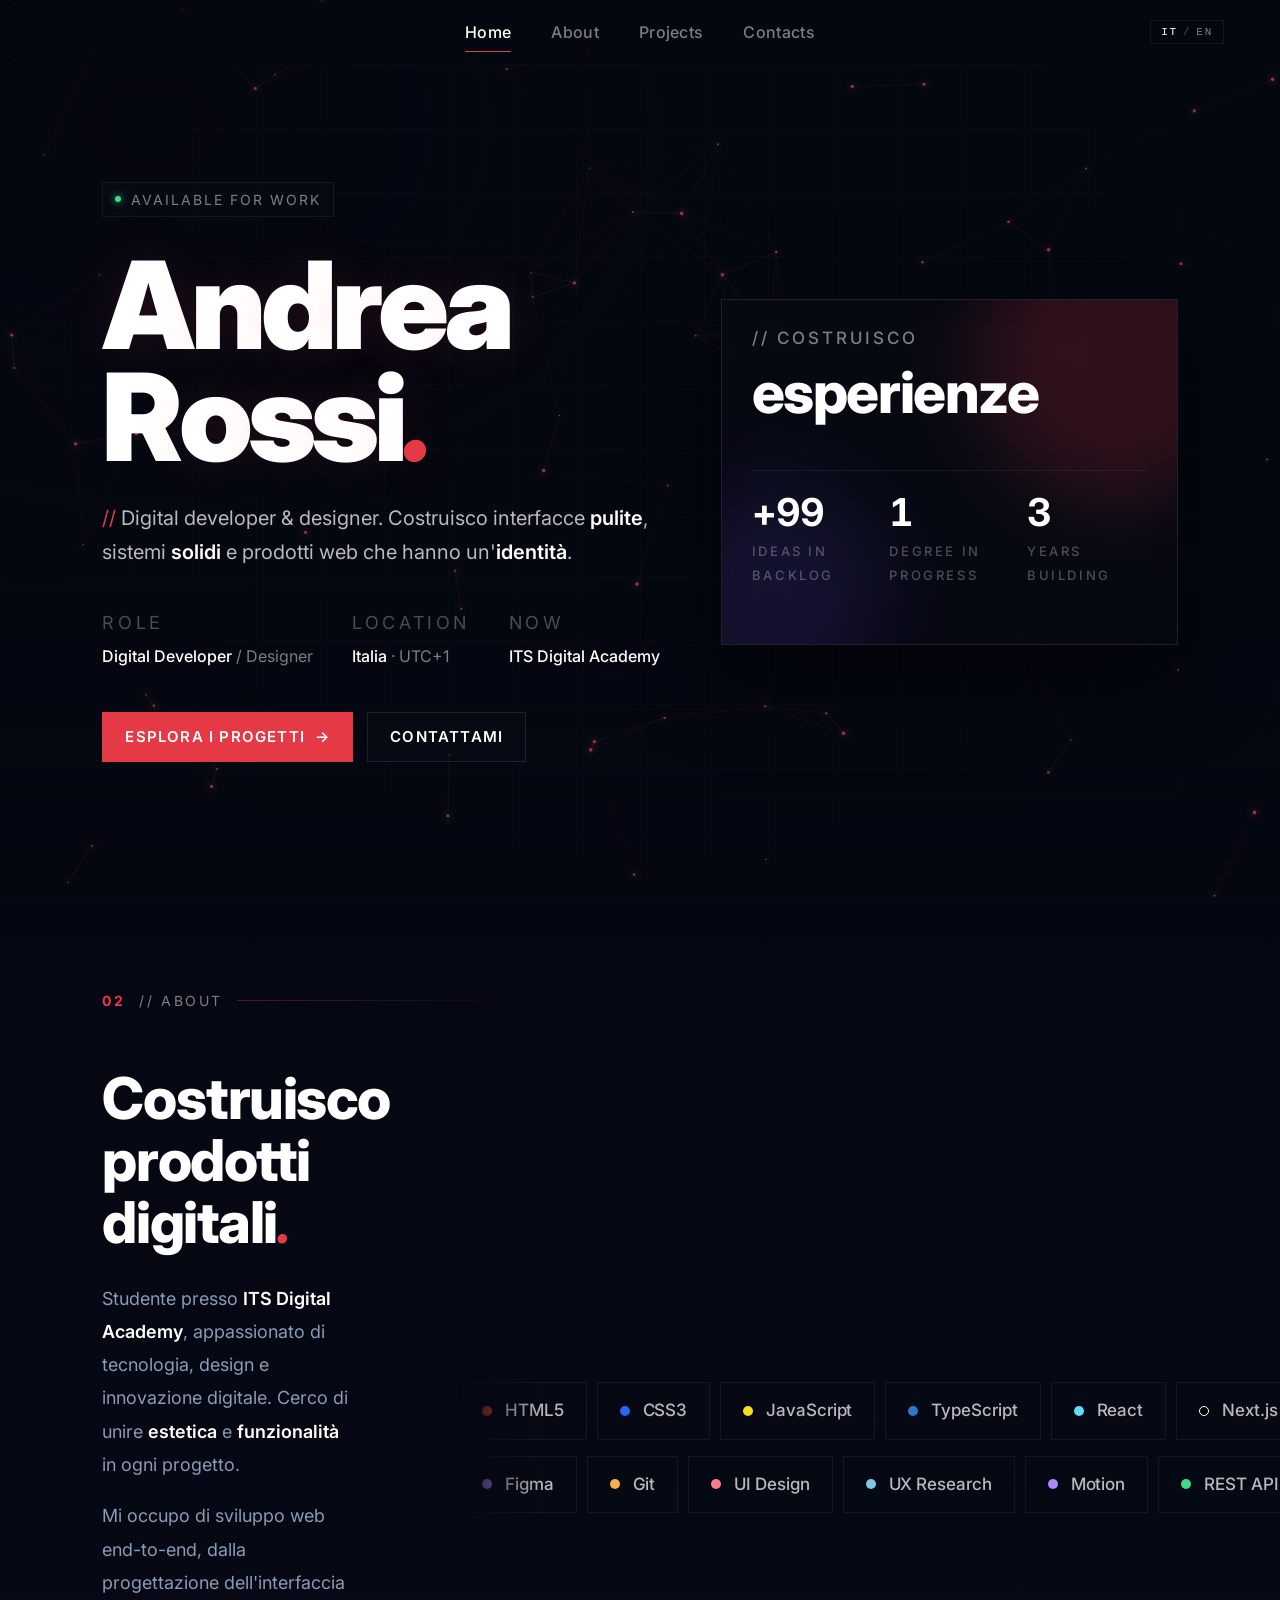
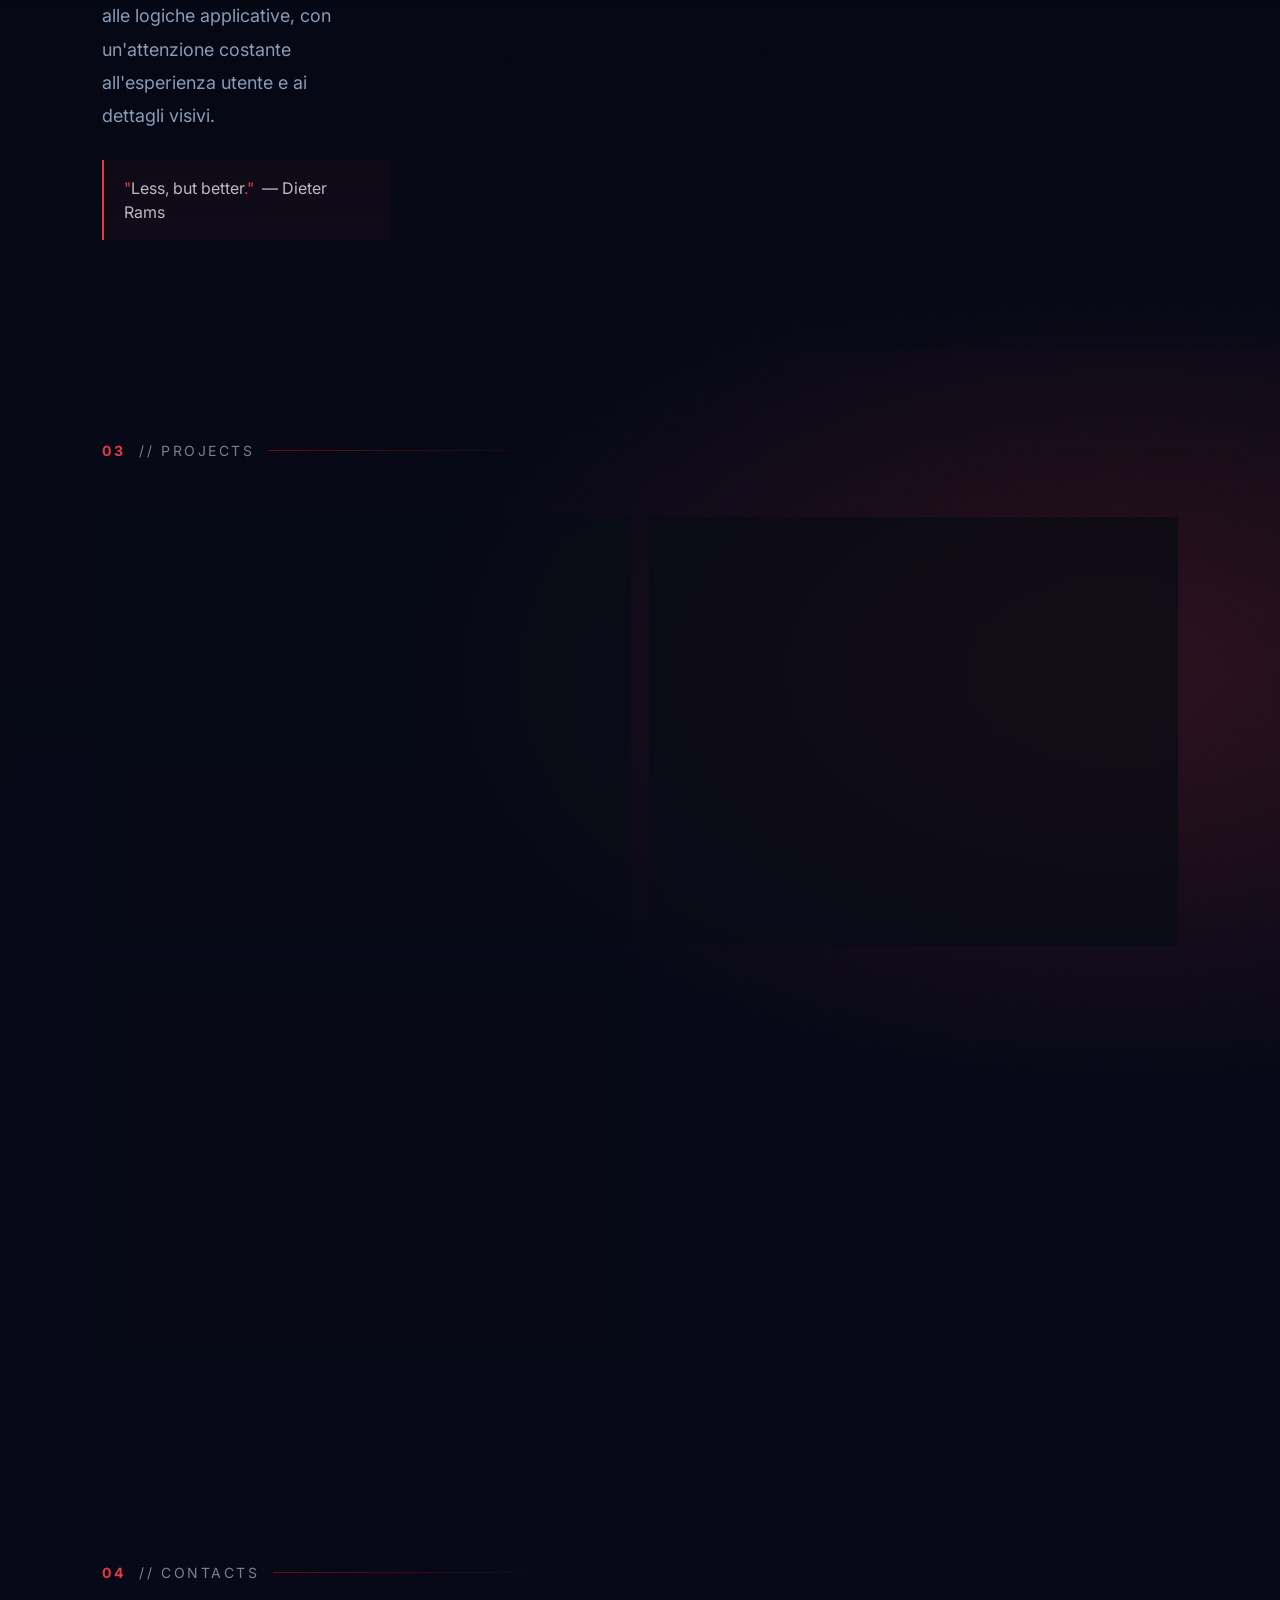
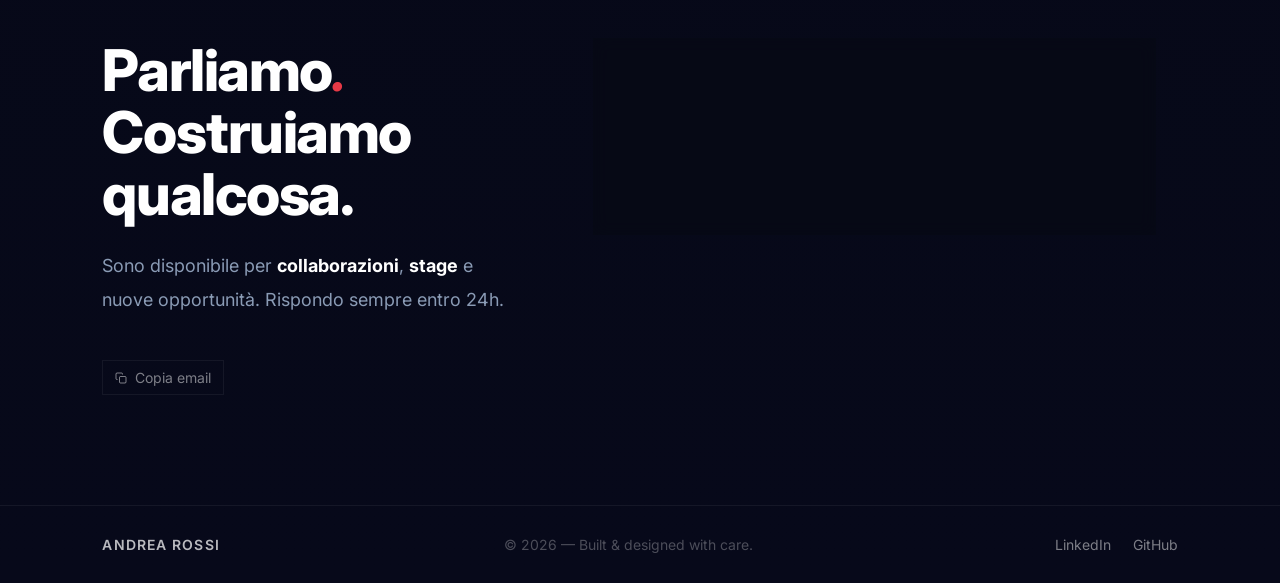
==== commit f443be03: "commit" ====
--- a/src/index.html
+++ b/src/index.html
@@ -202,21 +202,11 @@
           <span class="line"></span>
         </div>
 
-        <div class="projects-toolbar reveal">
-          <div class="filter-chip active" data-filter="all">all <span class="count">· 3</span></div>
-          <div class="filter-chip" data-filter="web">web</div>
-          <div class="filter-chip" data-filter="ui">ui</div>
-          <div class="filter-chip" data-filter="data">data</div>
-          <div class="toolbar-spacer"></div>
-          <div class="toolbar-meta">sorted by: recent</div>
-        </div>
-
-        <div class="projects-grid">
+<div class="projects-grid">
           <!-- Card 1 -->
           <article class="proj-card reveal reveal-d1" data-tags="web,ui">
             <div class="proj-card-head">
               <div class="proj-icon">01</div>
-              <div class="proj-status live">● live</div>
             </div>
             <h3 class="proj-title">Portfolio Website</h3>
             <div class="proj-slug">andrea-rossi/portfolio · main</div>
@@ -258,7 +248,6 @@
           <article class="proj-card reveal reveal-d2" data-tags="web,ui">
             <div class="proj-card-head">
               <div class="proj-icon">02</div>
-              <div class="proj-status wip">● in progress</div>
             </div>
             <h3 class="proj-title">E-Commerce UI</h3>
             <div class="proj-slug">andrea-rossi/shop-ui · develop</div>
@@ -300,7 +289,6 @@
           <article class="proj-card reveal reveal-d3" data-tags="data,ui">
             <div class="proj-card-head">
               <div class="proj-icon">03</div>
-              <div class="proj-status live">● live</div>
             </div>
             <h3 class="proj-title">Dashboard Analytics</h3>
             <div class="proj-slug">andrea-rossi/dash · main</div>
@@ -385,11 +373,6 @@
               <span class="cr-val">github.com/andrea-rossi</span>
               <span class="cr-arrow">↗</span>
             </a>
-            <a class="contact-row" href="#">
-              <span class="cr-label">// Telegram</span>
-              <span class="cr-val">t.me/andrea_rossi</span>
-              <span class="cr-arrow">↗</span>
-            </a>
           </div>
         </div>
       </section>
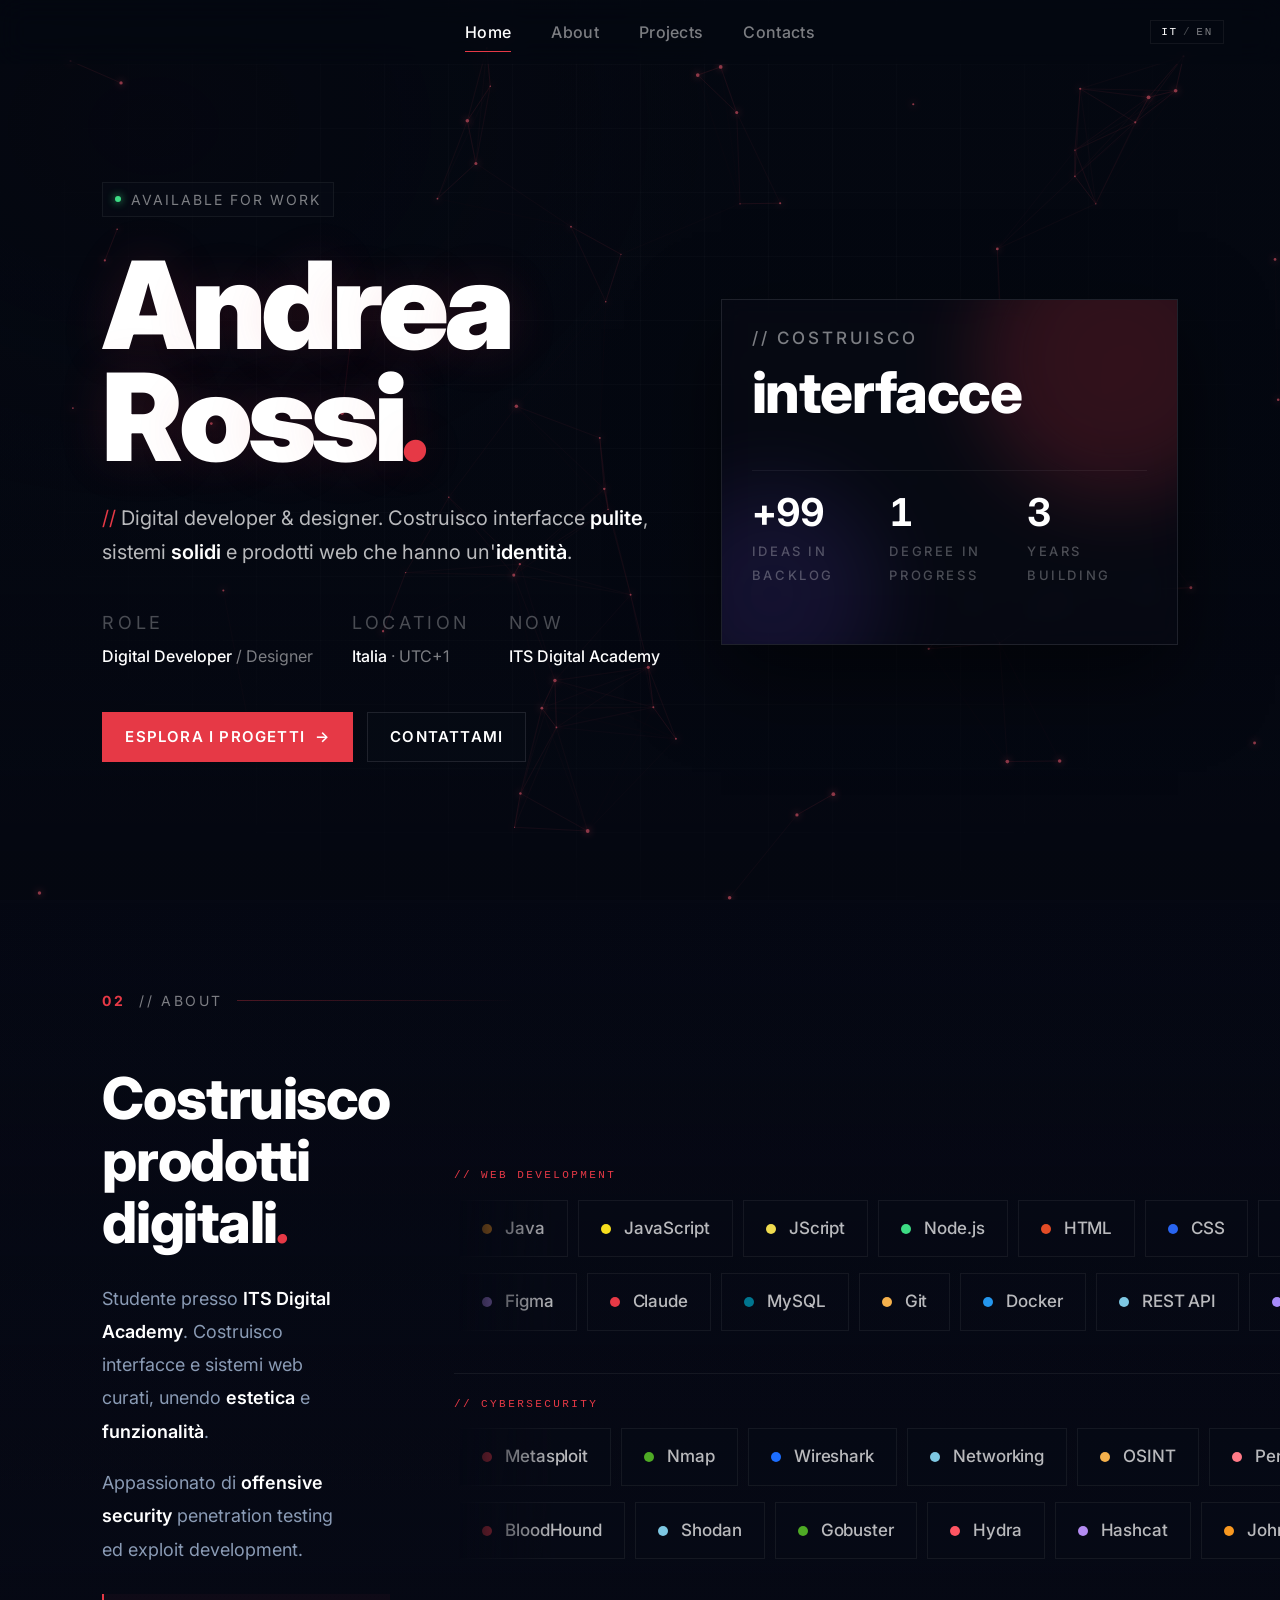
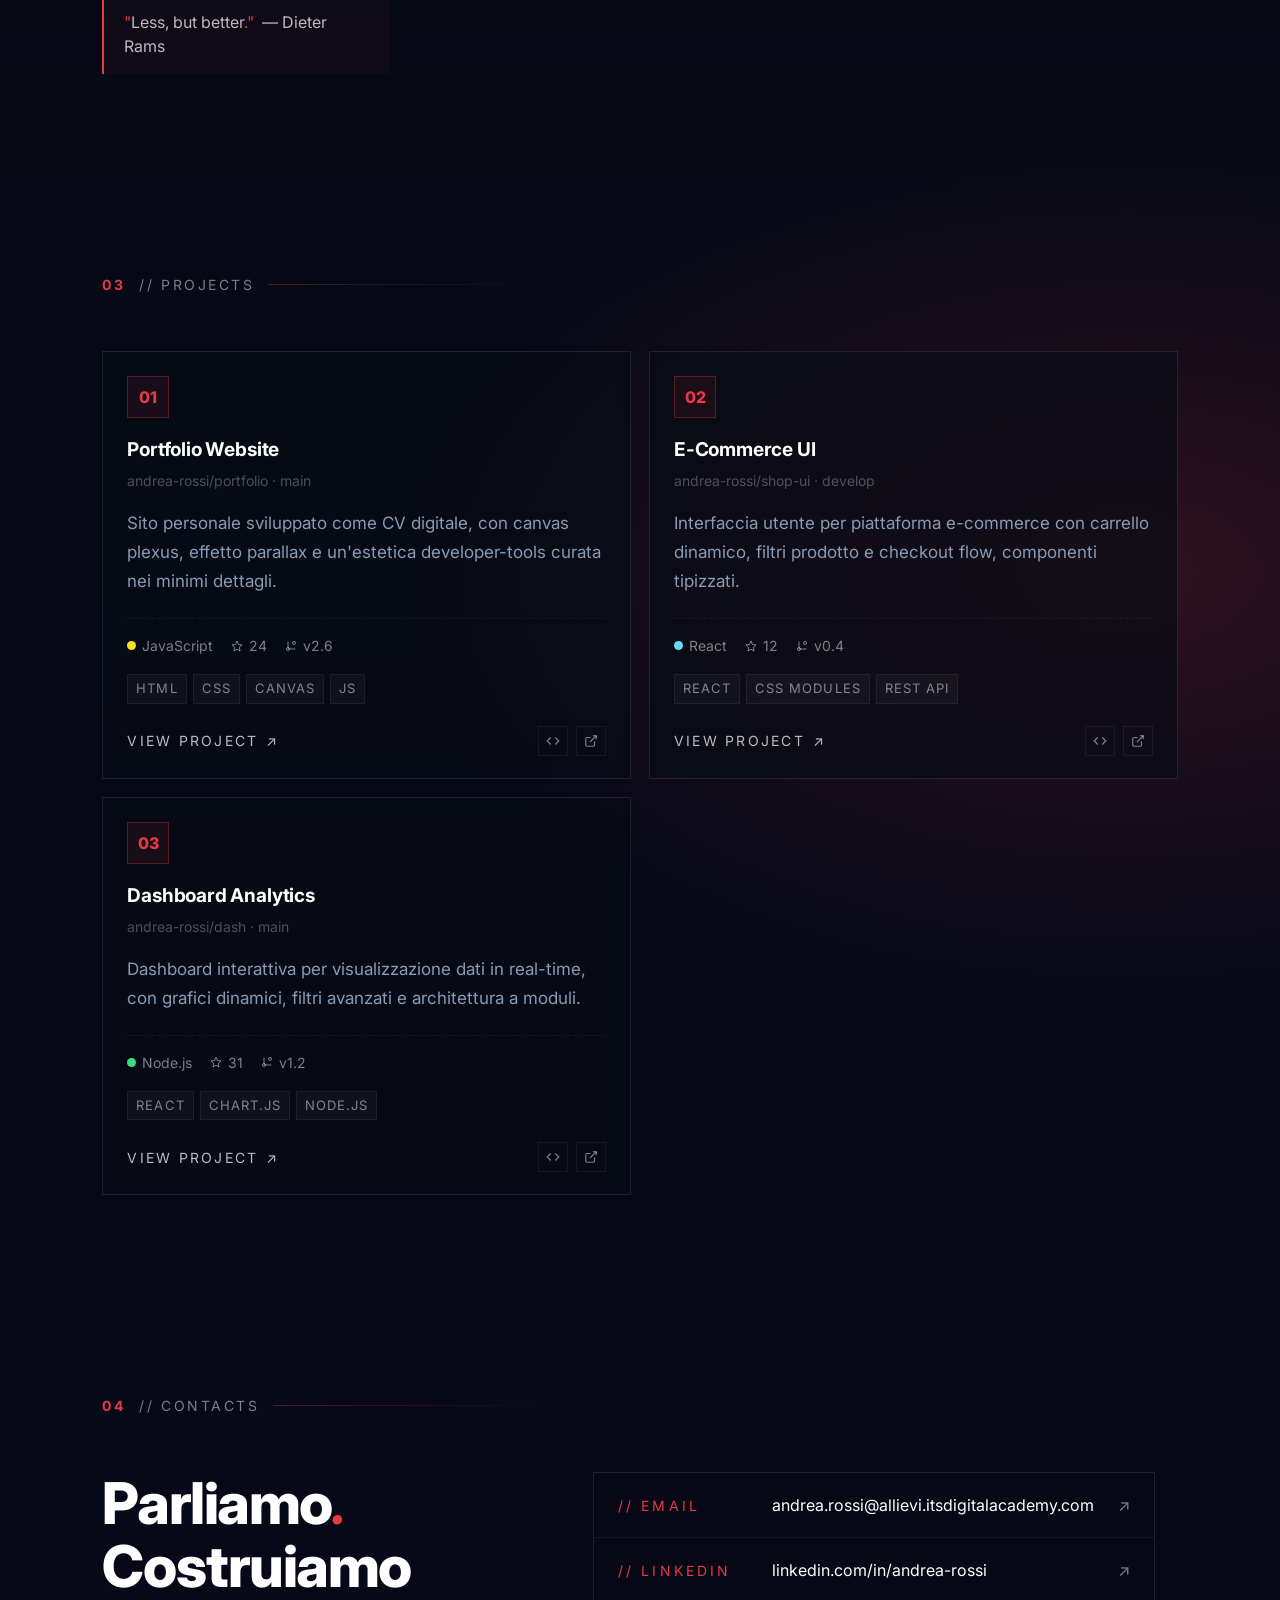
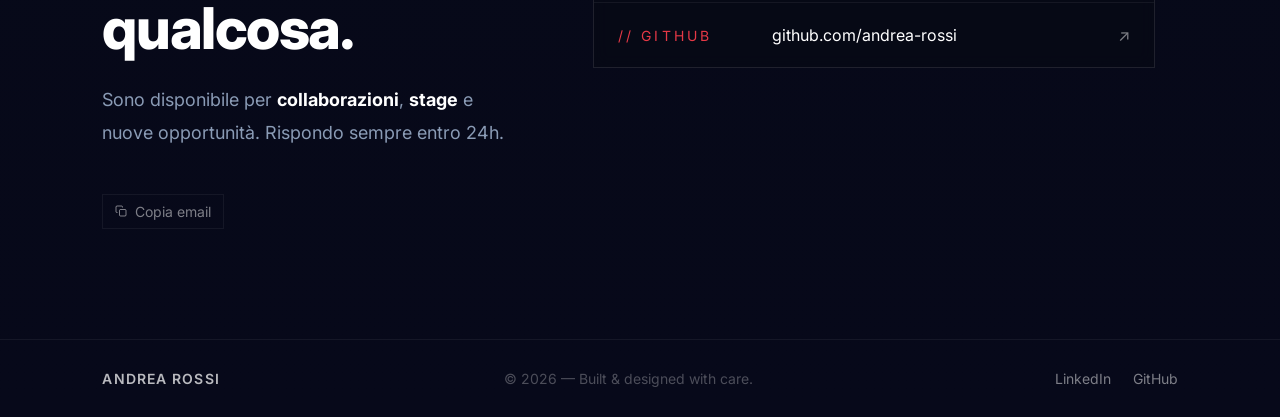
==== commit 55ac94dc: "commit" ====
--- a/src/index.html
+++ b/src/index.html
@@ -134,10 +134,10 @@
               prodotti digitali<span class="accent">.</span>
             </h2>
             <p class="reveal reveal-d2" data-i18n="about-p1">
-              Studente presso <strong>ITS Digital Academy</strong>, appassionato di tecnologia, design e innovazione digitale. Cerco di unire <strong>estetica</strong> e <strong>funzionalità</strong> in ogni progetto.
+              Studente presso <strong>ITS Digital Academy</strong>. Costruisco interfacce e sistemi web curati, unendo <strong>estetica</strong> e <strong>funzionalità</strong>.
             </p>
             <p class="reveal reveal-d3" data-i18n="about-p2">
-              Mi occupo di sviluppo web end-to-end, dalla progettazione dell'interfaccia alle logiche applicative, con un'attenzione costante all'esperienza utente e ai dettagli visivi.
+              Appassionato di <strong>offensive security</strong> penetration testing ed exploit development.
             </p>
 
             <div class="about-quote reveal reveal-d3">
@@ -146,47 +146,96 @@
           </div>
 
           <div class="about-details reveal reveal-d2">
+            <div class="stack-label">// Web Development</div>
             <div class="tech-marquee">
               <div class="mq">
                 <div class="mq-track">
-                  <span class="mq-chip"><span class="dot" style="background:#e34c26"></span>HTML5</span>
-                  <span class="mq-chip"><span class="dot" style="background:#2965f1"></span>CSS3</span>
+                  <span class="mq-chip"><span class="dot" style="background:#f89820"></span>Java</span>
                   <span class="mq-chip"><span class="dot" style="background:#f7df1e"></span>JavaScript</span>
-                  <span class="mq-chip"><span class="dot" style="background:#3178c6"></span>TypeScript</span>
-                  <span class="mq-chip"><span class="dot" style="background:#61dafb"></span>React</span>
-                  <span class="mq-chip"><span class="dot" style="background:#000;border:1px solid #fff"></span>Next.js</span>
+                  <span class="mq-chip"><span class="dot" style="background:#f0db4f"></span>JScript</span>
                   <span class="mq-chip"><span class="dot" style="background:#3ddc84"></span>Node.js</span>
-                  <span class="mq-chip"><span class="dot" style="background:#06b6d4"></span>Tailwind</span>
+                  <span class="mq-chip"><span class="dot" style="background:#e34c26"></span>HTML</span>
+                  <span class="mq-chip"><span class="dot" style="background:#2965f1"></span>CSS</span>
+                  <span class="mq-chip"><span class="dot" style="background:#3572a5"></span>Python</span>
+                  <span class="mq-chip"><span class="dot" style="background:#4eaa25"></span>Bash</span>
+                  <span class="mq-chip"><span class="dot" style="background:#5391fe"></span>PowerShell</span>
                   <!-- duplicate for seamless loop -->
-                  <span class="mq-chip"><span class="dot" style="background:#e34c26"></span>HTML5</span>
-                  <span class="mq-chip"><span class="dot" style="background:#2965f1"></span>CSS3</span>
+                  <span class="mq-chip"><span class="dot" style="background:#f89820"></span>Java</span>
                   <span class="mq-chip"><span class="dot" style="background:#f7df1e"></span>JavaScript</span>
-                  <span class="mq-chip"><span class="dot" style="background:#3178c6"></span>TypeScript</span>
-                  <span class="mq-chip"><span class="dot" style="background:#61dafb"></span>React</span>
-                  <span class="mq-chip"><span class="dot" style="background:#000;border:1px solid #fff"></span>Next.js</span>
+                  <span class="mq-chip"><span class="dot" style="background:#f0db4f"></span>JScript</span>
                   <span class="mq-chip"><span class="dot" style="background:#3ddc84"></span>Node.js</span>
-                  <span class="mq-chip"><span class="dot" style="background:#06b6d4"></span>Tailwind</span>
+                  <span class="mq-chip"><span class="dot" style="background:#e34c26"></span>HTML</span>
+                  <span class="mq-chip"><span class="dot" style="background:#2965f1"></span>CSS</span>
+                  <span class="mq-chip"><span class="dot" style="background:#3572a5"></span>Python</span>
+                  <span class="mq-chip"><span class="dot" style="background:#4eaa25"></span>Bash</span>
+                  <span class="mq-chip"><span class="dot" style="background:#5391fe"></span>PowerShell</span>
                 </div>
               </div>
               <div class="mq mq-rev">
                 <div class="mq-track">
                   <span class="mq-chip"><span class="dot" style="background:#b48cf2"></span>Figma</span>
+                  <span class="mq-chip"><span class="dot" style="background:#e63946"></span>Claude</span>
+                  <span class="mq-chip"><span class="dot" style="background:#00758f"></span>MySQL</span>
                   <span class="mq-chip"><span class="dot" style="background:#f5b14c"></span>Git</span>
-                  <span class="mq-chip"><span class="dot" style="background:#ff7a87"></span>UI Design</span>
-                  <span class="mq-chip"><span class="dot" style="background:#7ec8e3"></span>UX Research</span>
-                  <span class="mq-chip"><span class="dot" style="background:#a78bfa"></span>Motion</span>
-                  <span class="mq-chip"><span class="dot" style="background:#3ddc84"></span>REST API</span>
-                  <span class="mq-chip"><span class="dot" style="background:#e63946"></span>Vite</span>
-                  <span class="mq-chip"><span class="dot" style="background:#facc15"></span>Postman</span>
+                  <span class="mq-chip"><span class="dot" style="background:#2496ed"></span>Docker</span>
+                  <span class="mq-chip"><span class="dot" style="background:#7ec8e3"></span>REST API</span>
+                  <span class="mq-chip"><span class="dot" style="background:#a78bfa"></span>Linux/Windows Server</span>
                   <!-- duplicate -->
                   <span class="mq-chip"><span class="dot" style="background:#b48cf2"></span>Figma</span>
+                  <span class="mq-chip"><span class="dot" style="background:#e63946"></span>Claude</span>
+                  <span class="mq-chip"><span class="dot" style="background:#00758f"></span>MySQL</span>
                   <span class="mq-chip"><span class="dot" style="background:#f5b14c"></span>Git</span>
-                  <span class="mq-chip"><span class="dot" style="background:#ff7a87"></span>UI Design</span>
-                  <span class="mq-chip"><span class="dot" style="background:#7ec8e3"></span>UX Research</span>
-                  <span class="mq-chip"><span class="dot" style="background:#a78bfa"></span>Motion</span>
-                  <span class="mq-chip"><span class="dot" style="background:#3ddc84"></span>REST API</span>
-                  <span class="mq-chip"><span class="dot" style="background:#e63946"></span>Vite</span>
-                  <span class="mq-chip"><span class="dot" style="background:#facc15"></span>Postman</span>
+                  <span class="mq-chip"><span class="dot" style="background:#2496ed"></span>Docker</span>
+                  <span class="mq-chip"><span class="dot" style="background:#7ec8e3"></span>REST API</span>
+                  <span class="mq-chip"><span class="dot" style="background:#a78bfa"></span>Linux/Windows Server</span>
+                </div>
+              </div>
+            </div>
+
+            <div class="cyber-section">
+              <div class="stack-label">// Cybersecurity</div>
+              <div class="tech-marquee">
+                <div class="mq">
+                  <div class="mq-track">
+                    <span class="mq-chip"><span class="dot" style="background:#e63946"></span>Metasploit</span>
+                    <span class="mq-chip"><span class="dot" style="background:#4eaa25"></span>Nmap</span>
+                    <span class="mq-chip"><span class="dot" style="background:#1c6eff"></span>Wireshark</span>
+                    <span class="mq-chip"><span class="dot" style="background:#7ec8e3"></span>Networking</span>
+                    <span class="mq-chip"><span class="dot" style="background:#f5b14c"></span>OSINT</span>
+                    <span class="mq-chip"><span class="dot" style="background:#ff7a87"></span>Pen Testing</span>
+                    <span class="mq-chip"><span class="dot" style="background:#f5b14c"></span>BeEF</span>
+                    <span class="mq-chip"><span class="dot" style="background:#ff5563"></span>Mimikatz</span>
+                    <!-- duplicate -->
+                    <span class="mq-chip"><span class="dot" style="background:#e63946"></span>Metasploit</span>
+                    <span class="mq-chip"><span class="dot" style="background:#4eaa25"></span>Nmap</span>
+                    <span class="mq-chip"><span class="dot" style="background:#1c6eff"></span>Wireshark</span>
+                    <span class="mq-chip"><span class="dot" style="background:#7ec8e3"></span>Networking</span>
+                    <span class="mq-chip"><span class="dot" style="background:#f5b14c"></span>OSINT</span>
+                    <span class="mq-chip"><span class="dot" style="background:#ff7a87"></span>Pen Testing</span>
+                    <span class="mq-chip"><span class="dot" style="background:#f5b14c"></span>BeEF</span>
+                    <span class="mq-chip"><span class="dot" style="background:#ff5563"></span>Mimikatz</span>
+                  </div>
+                </div>
+                <div class="mq mq-rev">
+                  <div class="mq-track">
+                    <span class="mq-chip"><span class="dot" style="background:#e63946"></span>BloodHound</span>
+                    <span class="mq-chip"><span class="dot" style="background:#7ec8e3"></span>Shodan</span>
+                    <span class="mq-chip"><span class="dot" style="background:#4eaa25"></span>Gobuster</span>
+                    <span class="mq-chip"><span class="dot" style="background:#ff5563"></span>Hydra</span>
+                    <span class="mq-chip"><span class="dot" style="background:#b48cf2"></span>Hashcat</span>
+                    <span class="mq-chip"><span class="dot" style="background:#f89820"></span>John the Ripper</span>
+                    <span class="mq-chip"><span class="dot" style="background:#2496ed"></span>Aircrack-ng</span>
+                    <span class="mq-chip"><span class="dot" style="background:#3ddc84"></span>tcpdump</span>
+                    <!-- duplicate -->
+                    <span class="mq-chip"><span class="dot" style="background:#e63946"></span>BloodHound</span>
+                    <span class="mq-chip"><span class="dot" style="background:#7ec8e3"></span>Shodan</span>
+                    <span class="mq-chip"><span class="dot" style="background:#4eaa25"></span>Gobuster</span>
+                    <span class="mq-chip"><span class="dot" style="background:#ff5563"></span>Hydra</span>
+                    <span class="mq-chip"><span class="dot" style="background:#b48cf2"></span>Hashcat</span>
+                    <span class="mq-chip"><span class="dot" style="background:#f89820"></span>John the Ripper</span>
+                    <span class="mq-chip"><span class="dot" style="background:#2496ed"></span>Aircrack-ng</span>
+                    <span class="mq-chip"><span class="dot" style="background:#3ddc84"></span>tcpdump</span>
+                  </div>
                 </div>
               </div>
             </div>
--- a/src/style.css
+++ b/src/style.css
@@ -1093,7 +1093,7 @@
 
 .about-details {
   display: flex;
-  align-items: center;
+  flex-direction: column;
   justify-content: center;
   width: 100%;
 }
@@ -1115,10 +1115,10 @@
   display: inline-flex;
   gap: 10px;
   padding: 2px 5px;
-  animation: marquee 38s linear infinite;
+  animation: marquee 52s linear infinite;
   white-space: nowrap;
 }
-.mq-rev .mq-track { animation-direction: reverse; animation-duration: 46s; }
+.mq-rev .mq-track { animation-direction: reverse; animation-duration: 62s; }
 
 @keyframes marquee {
   from { transform: translateX(0); }
@@ -1143,6 +1143,20 @@
   width: 10px; height: 10px; border-radius: 50%;
   flex-shrink: 0;
 }
+.stack-label {
+  font-family: var(--font-data);
+  font-size: 11px;
+  letter-spacing: 0.22em;
+  text-transform: uppercase;
+  color: var(--red);
+  margin-bottom: 14px;
+}
+.cyber-section {
+  margin-top: 28px;
+  padding-top: 22px;
+  border-top: 1px solid var(--line);
+}
+
 .mini-term {
   margin-top: 18px;
   background: rgba(0,0,0,0.6);
